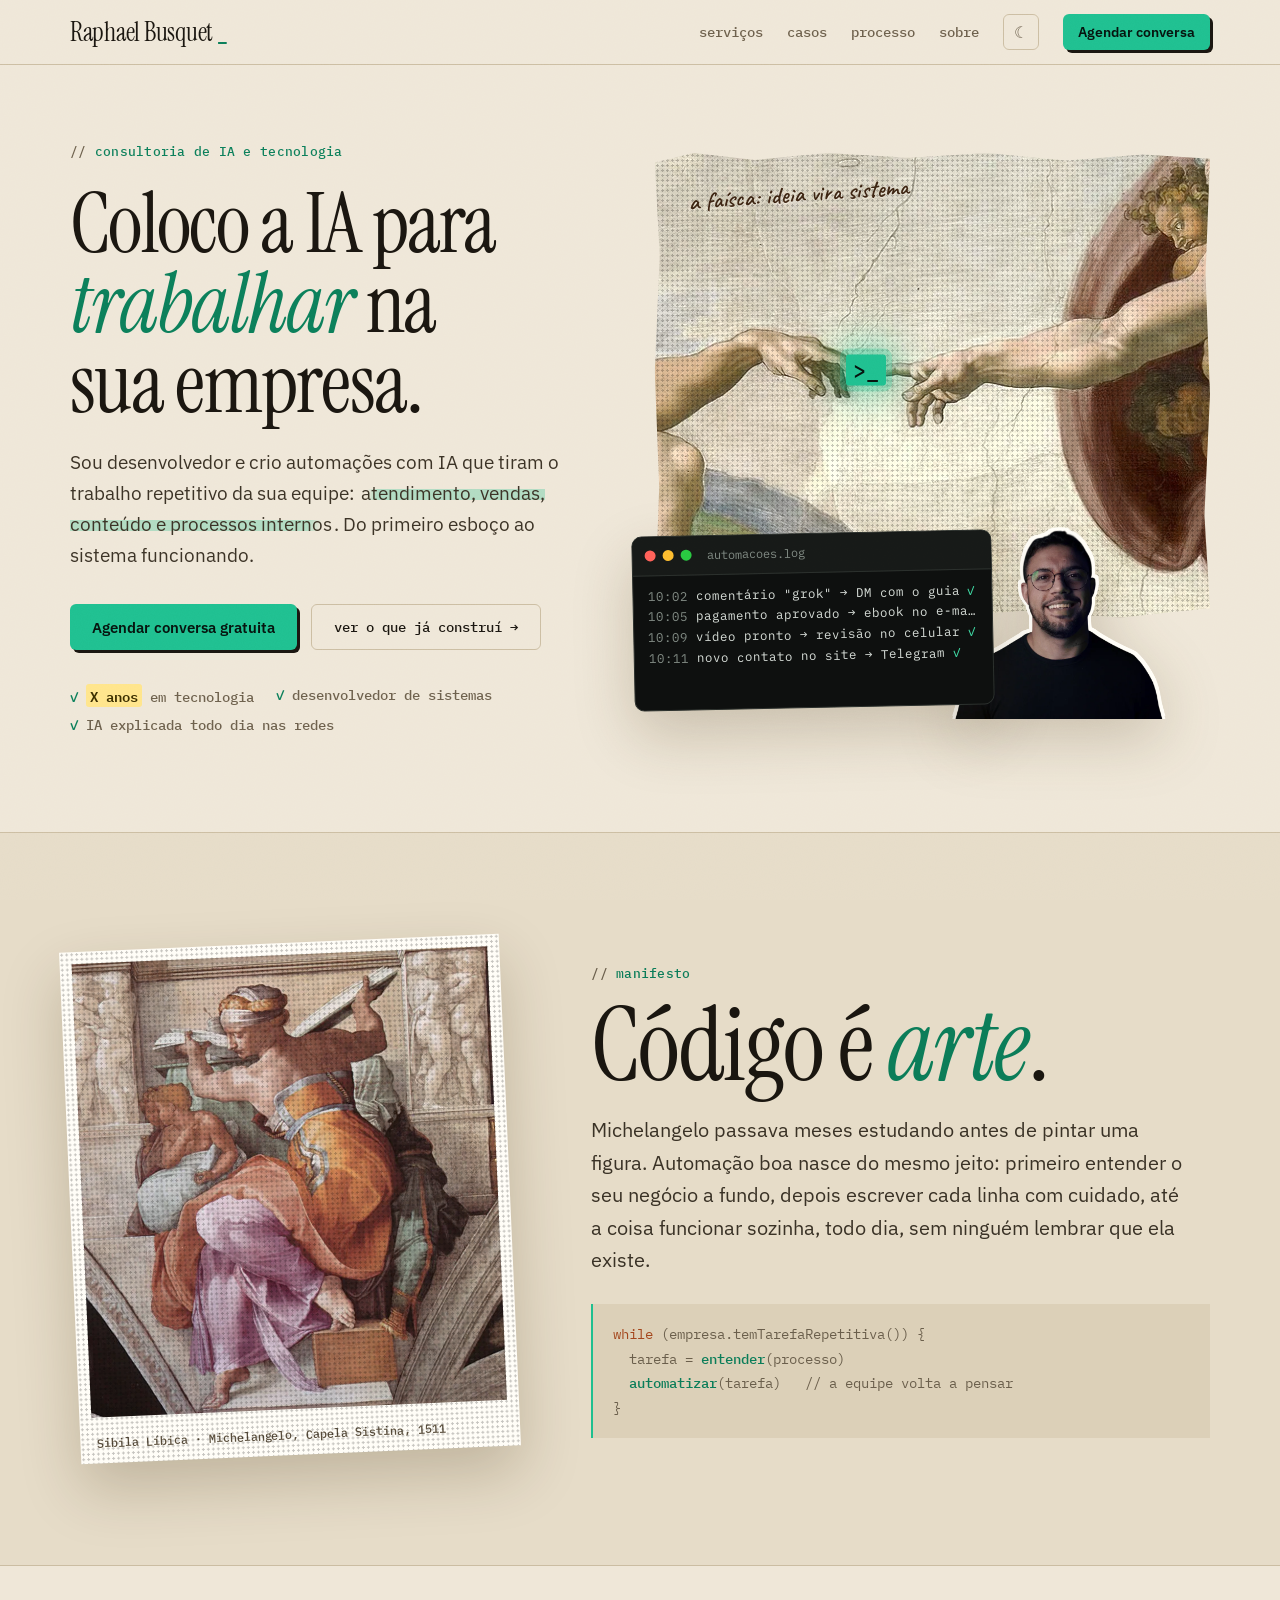
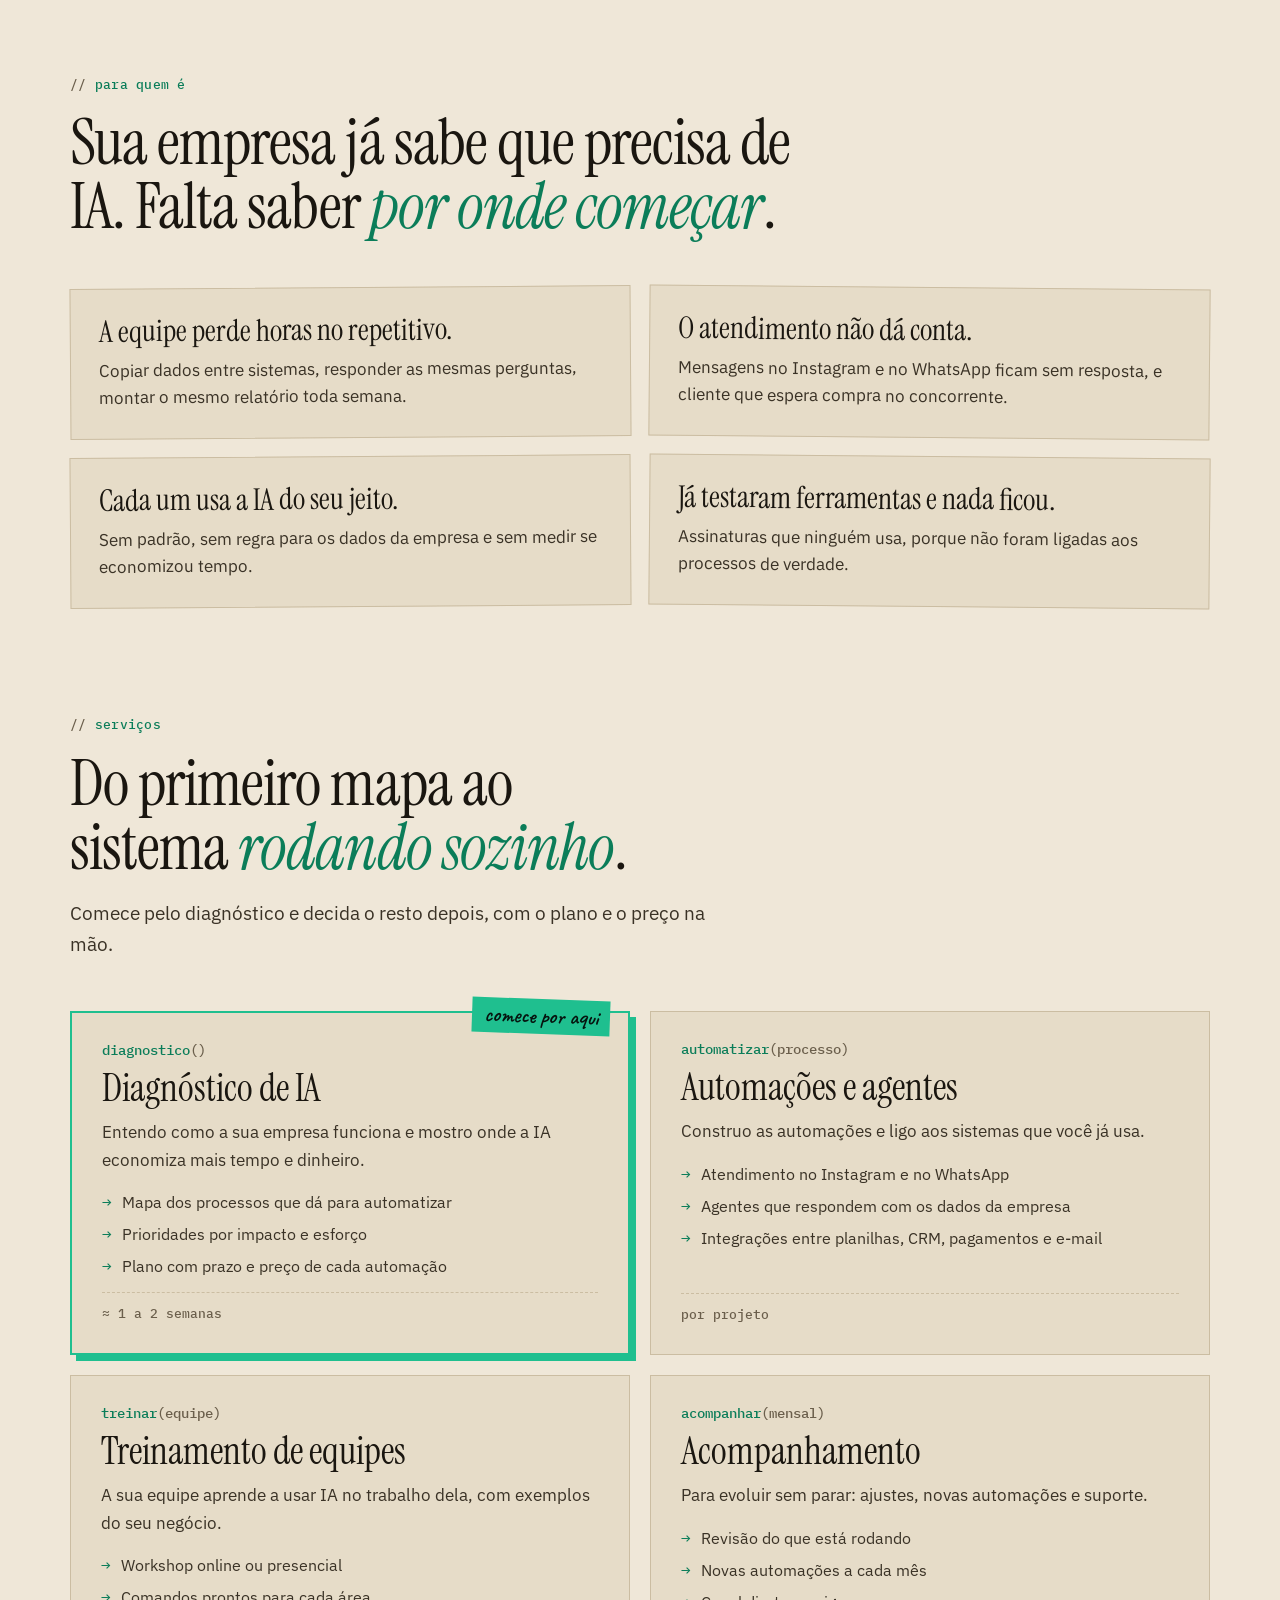
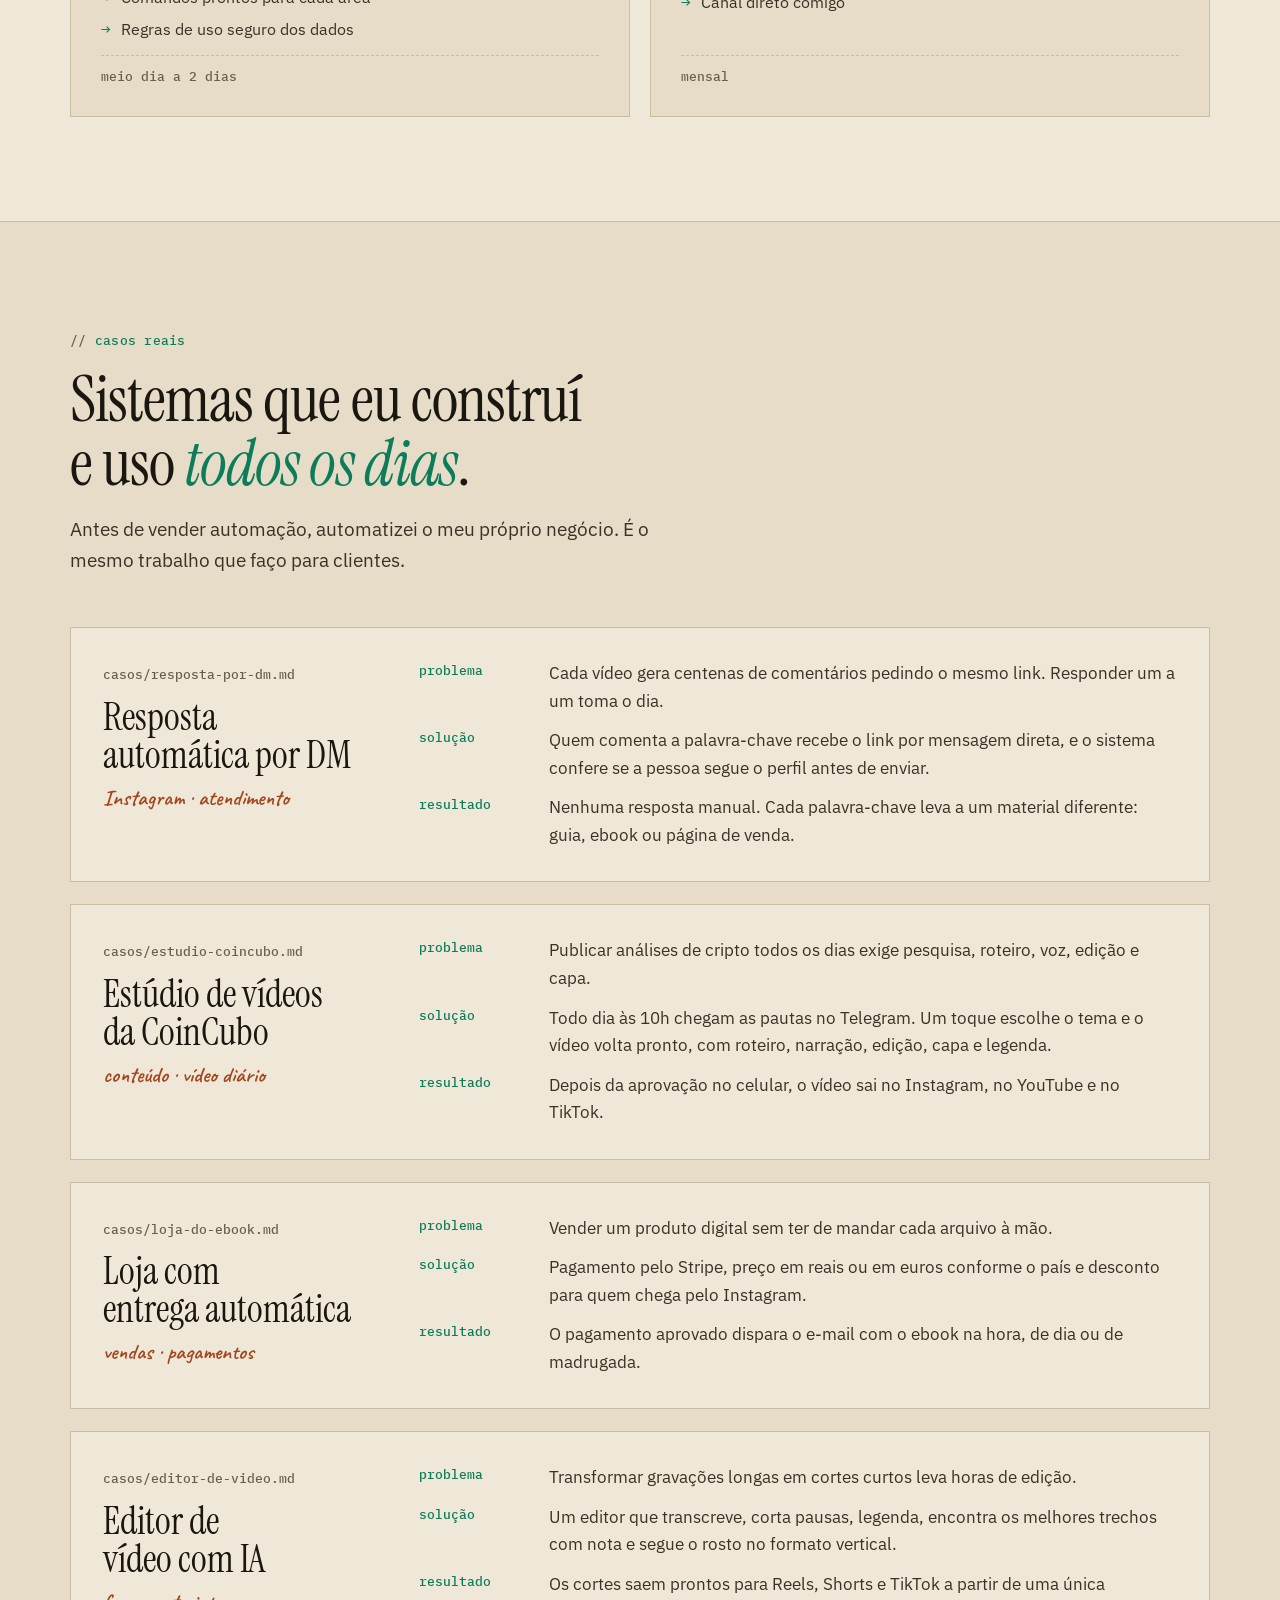
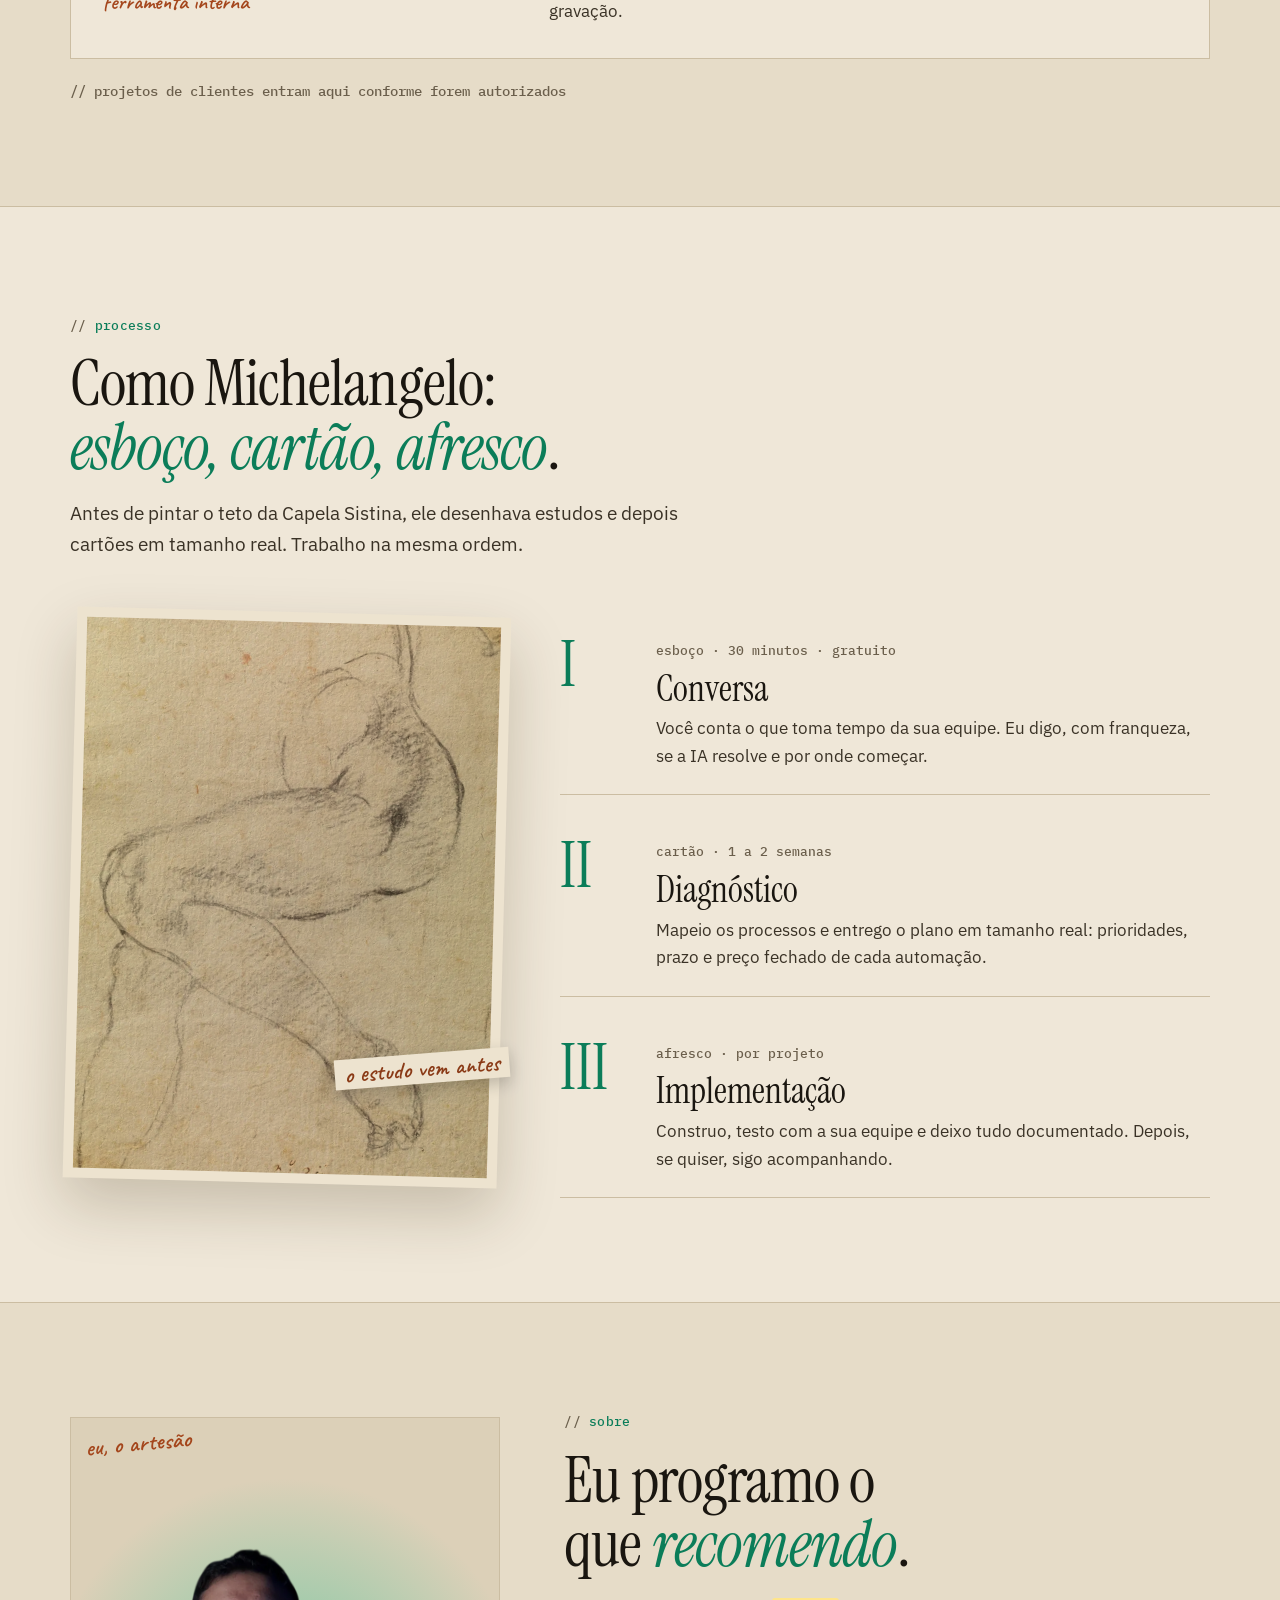
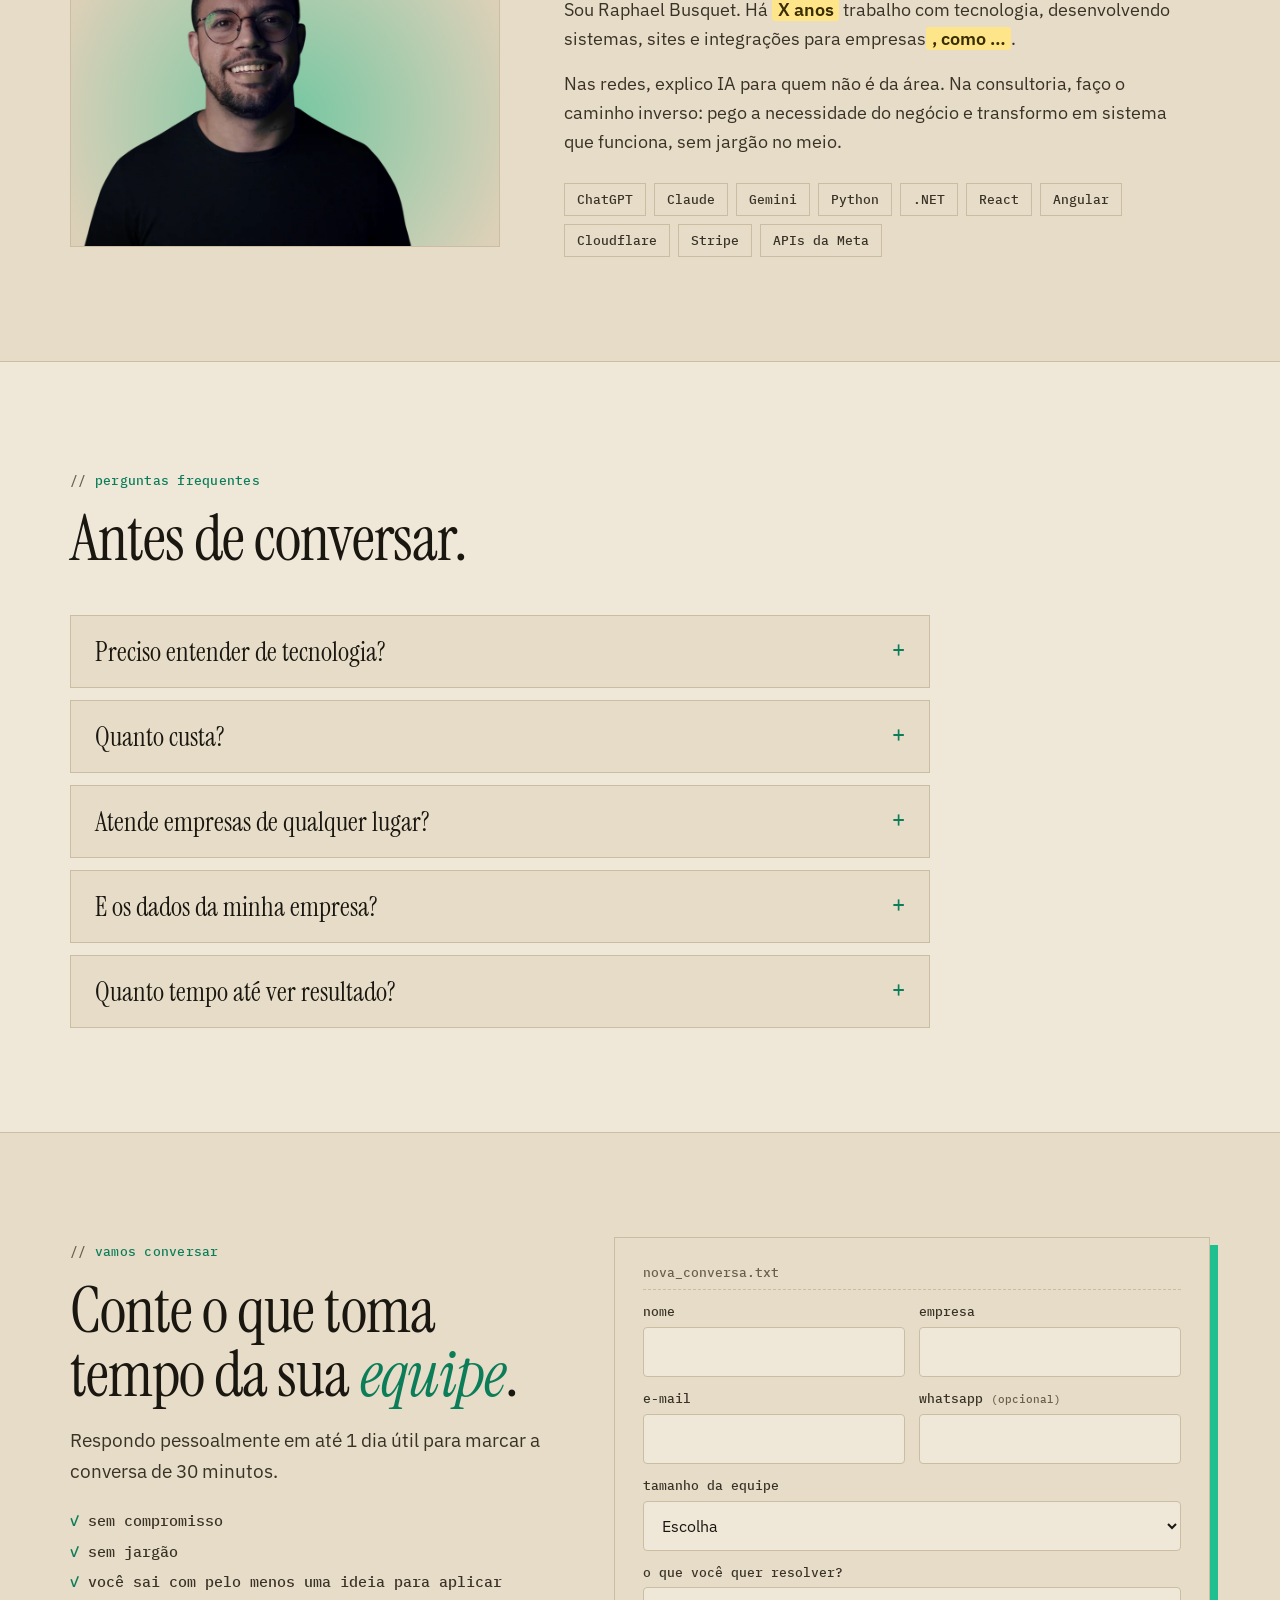
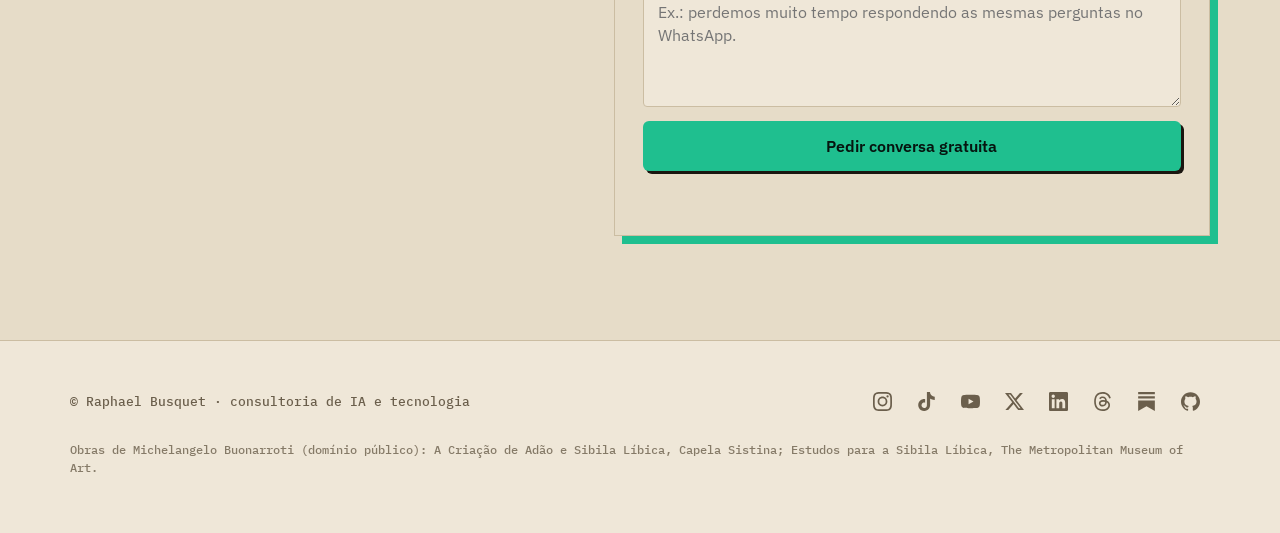
==== consultoria/index.html @ b82f4184 "Consultoria: prévia do site (código é arte) Co-Authored-By: Claude Opus 5.5 (1M context) <noreply@an" ====
<!doctype html>
<html lang="pt-BR">
<head>
<meta charset="utf-8">
<meta name="viewport" content="width=device-width, initial-scale=1, viewport-fit=cover">
<title>Raphael Busquet — Consultoria de IA</title>
<meta name="description" content="Consultoria de IA e tecnologia para empresas: diagnóstico, automações com IA, agentes e treinamento de equipes. Do esboço ao sistema funcionando, com Raphael Busquet.">
<!-- Prévia: fica fora do Google até ir para o domínio próprio. -->
<meta name="robots" content="noindex">
<meta property="og:title" content="Raphael Busquet — Consultoria de IA">
<meta property="og:description" content="Código é arte. Coloco a IA para trabalhar na sua empresa.">
<meta property="og:image" content="maos.webp">
<link rel="icon" href="../links/img/foto.jpg">
<link rel="preconnect" href="https://fonts.googleapis.com">
<link rel="preconnect" href="https://fonts.gstatic.com" crossorigin>
<link href="https://fonts.googleapis.com/css2?family=Instrument+Serif:ital@0;1&family=IBM+Plex+Sans:wght@400;500;600&family=IBM+Plex+Mono:wght@400;500&family=Caveat:wght@600&display=swap" rel="stylesheet">
<script>try { const t = localStorage.getItem("tema"); if (t) document.documentElement.dataset.tema = t; } catch (e) {}</script>
<style>
  /* "Código é arte": afrescos de Michelangelo em colagem estilo Vox (papel, retícula, recorte, marca-texto, anotação à mão)
     cruzados com o terminal. Escuro por padrão (papel escuro), versão clara em pergaminho.
     Layout: abertura em colagem (texto | afresco + retrato recortado + terminal), depois "capítulos" em papel. */
  :root {
    --papel:#14120F; --papel-2:#1C1915; --papel-3:#24201B; --linha:#38322A; --tinta:#EFE6D4; --fraco:#A89D8A; --suave:#D3C8B4;
    --verde:#1FBF8F; --verde-texto:#35D6A3; --sobre-verde:#06140F; --sanguinea:#D0703F; --marca:rgba(31,191,143,.32);
    --vermelho:#FF5F57; --amarelo:#FEBC2E; --ok:#28C840; --confirmar:#FFE58A; --sobre-confirmar:#3A2E00;
    --topo-bg:rgba(20,18,15,.82); --sombra:rgba(0,0,0,.55); --borda-recorte:#EFE6D4; --grao:.10;
    --display:"Instrument Serif", "Iowan Old Style", Georgia, serif; --corpo:"IBM Plex Sans", system-ui, sans-serif;
    --mono:"IBM Plex Mono", ui-monospace, Menlo, monospace; --mao:"Caveat", "Bradley Hand", cursive;
    color-scheme:dark;
  }
  @media (prefers-color-scheme: light) { :root:not([data-tema="escuro"]) {
    --papel:#EFE7D8; --papel-2:#E6DCC8; --papel-3:#DCD0B8; --linha:#CBBDA2; --tinta:#1A1610; --fraco:#6B5F4C; --suave:#3A3226;
    --verde-texto:#0B7D59; --sanguinea:#A4461C; --marca:rgba(31,191,143,.30); --topo-bg:rgba(239,231,216,.86); --sombra:rgba(60,40,10,.22);
    --borda-recorte:#FFFDF7; --grao:.16; color-scheme:light;
  } }
  :root[data-tema="claro"] {
    --papel:#EFE7D8; --papel-2:#E6DCC8; --papel-3:#DCD0B8; --linha:#CBBDA2; --tinta:#1A1610; --fraco:#6B5F4C; --suave:#3A3226;
    --verde-texto:#0B7D59; --sanguinea:#A4461C; --marca:rgba(31,191,143,.30); --topo-bg:rgba(239,231,216,.86); --sombra:rgba(60,40,10,.22);
    --borda-recorte:#FFFDF7; --grao:.16; color-scheme:light;
  }
  * { box-sizing:border-box; margin:0; padding:0; }
  html { scroll-behavior:smooth; }
  body { background:var(--papel); color:var(--tinta); font:17px/1.62 var(--corpo); -webkit-font-smoothing:antialiased; overflow-x:hidden; }
  /* Grão de papel sobre tudo. */
  body::after { content:""; position:fixed; inset:0; pointer-events:none; z-index:50; opacity:var(--grao); mix-blend-mode:overlay;
    background-image:url("data:image/svg+xml,%3Csvg xmlns='http://www.w3.org/2000/svg' width='220' height='220'%3E%3Cfilter id='n'%3E%3CfeTurbulence type='fractalNoise' baseFrequency='.85' numOctaves='3' stitchTiles='stitch'/%3E%3CfeColorMatrix values='0 0 0 0 .5 0 0 0 0 .45 0 0 0 0 .4 0 0 0 1 0'/%3E%3C/filter%3E%3Crect width='220' height='220' filter='url(%23n)'/%3E%3C/svg%3E"); }
  a { color:inherit; }
  img { max-width:100%; height:auto; }
  .wrap { max-width:1180px; margin:0 auto; padding-left:max(20px, env(safe-area-inset-left, 0px)); padding-right:max(20px, env(safe-area-inset-right, 0px)); }
  h1, h2, h3 { font-family:var(--display); font-weight:400; text-wrap:balance; }
  em { font-style:italic; }
  :focus-visible { outline:2px solid var(--verde); outline-offset:3px; border-radius:4px; }
  /* Marca-texto do Vox: faixa verde torta atrás da palavra. */
  .marcado { background:linear-gradient(100deg, transparent 2%, var(--marca) 4%, var(--marca) 94%, transparent 97%) 0 62% / 100% 46% no-repeat; padding:0 .08em; }
  .mono { font-family:var(--mono); }
  .rotulo { font:500 13px/1.3 var(--mono); color:var(--verde-texto); letter-spacing:.02em; }
  .rotulo::before { content:"// "; color:var(--fraco); }
  .anot { font:600 24px/1.1 var(--mao); color:var(--sanguinea); }
  mark.confirmar { background:var(--confirmar); color:var(--sobre-confirmar); padding:0 .3em; border-radius:3px; font-weight:600; }
  /* Retícula (halftone) sobre os afrescos. */
  .reticula { position:relative; isolation:isolate; }
  .reticula::after { content:""; position:absolute; inset:0; pointer-events:none; mix-blend-mode:multiply; opacity:.22;
    background:radial-gradient(circle, #000 1px, transparent 1.3px) 0 0 / 5px 5px; }

  /* Topo */
  body::before { content:""; position:fixed; inset:0 0 auto; height:env(safe-area-inset-top, 0px); z-index:30; background:var(--papel); }
  header { position:sticky; top:env(safe-area-inset-top, 0px); z-index:20; backdrop-filter:blur(12px); background:var(--topo-bg); border-bottom:1px solid var(--linha); }
  header .wrap { display:flex; align-items:center; justify-content:space-between; gap:16px; height:64px; }
  .nome { font:400 26px/1 var(--display); text-decoration:none; letter-spacing:-.01em; }
  .nome .cursor { font:500 18px/1 var(--mono); color:var(--verde-texto); margin-left:4px; animation:pisca 1.1s steps(1) infinite; }
  @keyframes pisca { 50% { opacity:0; } }
  nav.menu { display:flex; align-items:center; gap:24px; font:500 14px/1 var(--mono); color:var(--fraco); }
  nav.menu a { text-decoration:none; transition:color .15s; }
  nav.menu a:hover { color:var(--tinta); }
  .botao { display:inline-flex; align-items:center; justify-content:center; gap:10px; border:0; cursor:pointer; text-decoration:none;
    font:600 15px/1 var(--corpo); color:var(--sobre-verde); background:var(--verde); padding:15px 22px; border-radius:6px;
    box-shadow:3px 3px 0 var(--tinta); transition:transform .12s, box-shadow .12s; }
  .botao:hover { transform:translate(-1px, -1px); box-shadow:5px 5px 0 var(--tinta); }
  .botao:active { transform:translate(2px, 2px); box-shadow:1px 1px 0 var(--tinta); }
  .botao.linha { background:transparent; color:var(--tinta); box-shadow:none; border:1px solid var(--linha); font-family:var(--mono); font-weight:500; font-size:14px; }
  .botao.linha:hover { border-color:var(--tinta); }
  nav.menu .botao { padding:11px 15px; font-size:14px; }
  .tema { width:36px; height:36px; display:grid; place-items:center; border-radius:6px; border:1px solid var(--linha); background:transparent; color:var(--fraco); cursor:pointer; font-size:16px; }
  .tema:hover { color:var(--tinta); }

  /* Abertura */
  .abertura { display:grid; grid-template-columns:1fr 1.05fr; gap:56px; align-items:center; padding-block:72px 96px; }
  h1 { font-size:clamp(50px, 6.6vw, 96px); line-height:.95; letter-spacing:-.02em; margin:18px 0 24px; }
  h1 em { color:var(--verde-texto); }
  .lead { font-size:19px; color:var(--suave); max-width:540px; }
  .acoes { margin-top:34px; display:flex; gap:14px; flex-wrap:wrap; }
  .provas { margin-top:36px; display:flex; flex-wrap:wrap; gap:8px 22px; font:500 14px/1.4 var(--mono); color:var(--fraco); list-style:none; }
  .provas li::before { content:"✓ "; color:var(--verde-texto); }

  .colagem { position:relative; min-width:0; aspect-ratio:1 / 1.02; }
  .afresco { position:absolute; inset:0 0 18% 0; overflow:hidden; border-radius:4px; box-shadow:0 30px 70px var(--sombra);
    clip-path:polygon(0 2%, 7% 0, 18% 1.5%, 31% 0, 46% 1%, 60% 0, 74% 1.6%, 88% .3%, 100% 1.2%, 99.2% 26%, 100% 52%, 99% 78%, 100% 98%, 84% 100%, 66% 98.6%, 49% 100%, 33% 98.8%, 15% 100%, 0 98.5%, .8% 72%, 0 47%, .9% 22%); }
  .afresco img { width:100%; height:100%; object-fit:cover; object-position:49% 50%; display:block; filter:saturate(.9) contrast(1.05); }
  /* A faísca entre os dedos é um cursor de terminal. */
  .faisca { position:absolute; left:38%; top:38.3%; transform:translate(-50%, -50%); z-index:2; font:500 22px/1 var(--mono); color:#06140F;
    background:var(--verde); padding:4px 7px 5px; border-radius:3px; box-shadow:0 0 0 6px rgba(31,191,143,.25), 0 0 40px 8px rgba(31,191,143,.65); }
  .faisca span { animation:pisca 1.1s steps(1) infinite; }
  .colagem .anot { position:absolute; z-index:3; left:6%; top:5%; transform:rotate(-4deg); color:#3B2412; text-shadow:0 1px 0 rgba(255,250,240,.6); }
  .eu { position:absolute; right:0; bottom:0; width:46%; z-index:3; filter:drop-shadow(0 0 0 var(--borda-recorte)) drop-shadow(3px 0 0 var(--borda-recorte)) drop-shadow(-3px 0 0 var(--borda-recorte)) drop-shadow(0 -3px 0 var(--borda-recorte)) drop-shadow(0 18px 30px var(--sombra)); }
  .eu img { width:100%; display:block; }

  .terminal { position:absolute; left:-4%; bottom:2%; z-index:4; width:min(360px, 70%); background:#0D0F0E; color:#D7DED9; border:1px solid #2A2F2C;
    border-radius:10px; box-shadow:0 24px 60px var(--sombra); overflow:hidden; font:12.5px/1.65 var(--mono); transform:rotate(-1.2deg); }
  .terminal .barra { display:flex; align-items:center; gap:7px; padding:9px 12px; background:#161917; border-bottom:1px solid #2A2F2C; }
  .terminal .barra i { width:11px; height:11px; border-radius:50%; display:block; }
  .terminal .barra i:nth-child(1) { background:var(--vermelho); } .terminal .barra i:nth-child(2) { background:var(--amarelo); } .terminal .barra i:nth-child(3) { background:var(--ok); }
  .terminal .barra span { margin-left:8px; color:#7E8882; font-size:12px; }
  .terminal ol { list-style:none; padding:10px 14px 12px; min-height:134px; }
  .terminal li { white-space:nowrap; overflow:hidden; text-overflow:ellipsis; }
  .terminal .h { color:#7E8882; } .terminal .ok { color:#3FE0A8; }
  .terminal li.nova { animation:entra .35s ease-out; }
  @keyframes entra { from { opacity:.2; transform:translateY(4px); } }

  /* Manifesto */
  .manifesto { position:relative; padding-block:110px; background:var(--papel-2); border-block:1px solid var(--linha); overflow:hidden; }
  .manifesto .wrap > * { min-width:0; }
  .manifesto .wrap { display:grid; grid-template-columns:.85fr 1.15fr; gap:64px; align-items:center; }
  .sibila { position:relative; transform:rotate(-2.5deg); background:var(--borda-recorte); padding:12px 12px 46px; box-shadow:0 26px 60px var(--sombra); max-width:440px; }
  .sibila img { width:100%; display:block; }
  .sibila figcaption { position:absolute; left:16px; right:16px; bottom:12px; font:500 12px/1.3 var(--mono); color:#5A4E3C; }
  .manifesto h2 { font-size:clamp(56px, 8vw, 120px); line-height:.9; letter-spacing:-.02em; }
  .manifesto h2 em { color:var(--verde-texto); }
  .manifesto p { margin-top:22px; font-size:20px; color:var(--suave); max-width:600px; }
  .codigo { margin-top:28px; font:14px/1.75 var(--mono); color:var(--fraco); padding:18px 20px; border-left:2px solid var(--verde); background:var(--papel-3); overflow-x:auto; }
  .codigo b { color:var(--verde-texto); font-weight:500; } .codigo i { color:var(--sanguinea); font-style:normal; }

  /* Seções */
  section { padding-block:104px; }
  h2 { font-size:clamp(40px, 5vw, 68px); line-height:1; letter-spacing:-.015em; margin:14px 0 18px; max-width:820px; }
  h2 em { color:var(--verde-texto); }
  .intro { color:var(--suave); font-size:19px; max-width:640px; }

  .dores { margin-top:48px; display:grid; grid-template-columns:repeat(2, 1fr); gap:18px; list-style:none; }
  .dores li { padding:26px 28px; background:var(--papel-2); border:1px solid var(--linha); font-size:17px; color:var(--suave); position:relative; }
  .dores li:nth-child(odd) { transform:rotate(-.4deg); } .dores li:nth-child(even) { transform:rotate(.5deg); }
  .dores li b { display:block; color:var(--tinta); font:400 30px/1.05 var(--display); margin-bottom:10px; }

  .servicos { margin-top:52px; display:grid; grid-template-columns:repeat(2, 1fr); gap:20px; }
  .servico { min-width:0; padding:30px; border:1px solid var(--linha); background:var(--papel-2); display:flex; flex-direction:column; gap:12px; position:relative; }
  .servico.destaque { border:2px solid var(--verde); box-shadow:6px 6px 0 var(--verde); }
  .servico .fn { font:500 14px/1 var(--mono); color:var(--verde-texto); }
  .servico .fn span { color:var(--fraco); }
  .servico .etiqueta { position:absolute; top:-14px; right:18px; font:600 22px/1 var(--mao); color:var(--sobre-verde); background:var(--verde); padding:6px 12px 7px; transform:rotate(2deg); }
  .servico h3 { font-size:38px; line-height:1; }
  .servico p { color:var(--suave); }
  .servico ul { list-style:none; display:grid; gap:6px; margin-top:4px; font-size:16px; color:var(--suave); }
  .servico li::before { content:"→ "; color:var(--verde-texto); font-family:var(--mono); }
  .servico .prazo { margin-top:auto; padding-top:12px; border-top:1px dashed var(--linha); font:500 13px/1.4 var(--mono); color:var(--fraco); }

  .casos { margin-top:52px; display:grid; gap:22px; }
  .caso { display:grid; grid-template-columns:280px 1fr; gap:36px; padding:32px; background:var(--papel-2); border:1px solid var(--linha); }
  .caso .arquivo { font:500 13px/1.4 var(--mono); color:var(--fraco); }
  .caso h3 { font-size:38px; line-height:1; margin-top:10px; }
  .caso .tipo { margin-top:12px; font:600 22px/1.1 var(--mao); color:var(--sanguinea); }
  .caso dl { display:grid; grid-template-columns:110px 1fr; gap:12px 20px; min-width:0; }
  .caso dt { font:500 13px/1.7 var(--mono); color:var(--verde-texto); }
  .caso dd { color:var(--suave); }
  .nota { margin-top:22px; font:500 14px/1.5 var(--mono); color:var(--fraco); }

  /* Processo de Michelangelo: esboço → cartão → afresco. */
  .processo { display:grid; grid-template-columns:.8fr 1.2fr; gap:56px; align-items:start; margin-top:52px; }
  .estudo { position:relative; background:#EDE3CF; padding:10px; transform:rotate(1.5deg); box-shadow:0 26px 60px var(--sombra); }
  .estudo img { width:100%; display:block; mix-blend-mode:multiply; }
  .estudo .anot { position:absolute; right:-10px; bottom:18%; background:#EDE3CF; padding:2px 10px; color:#8A3A16; transform:rotate(-6deg); box-shadow:0 6px 16px rgba(0,0,0,.2); }
  .passos { list-style:none; display:grid; gap:18px; counter-reset:p; }
  .passos li { counter-increment:p; display:grid; grid-template-columns:76px 1fr; gap:20px; padding:24px 0; border-bottom:1px solid var(--linha); }
  .passos li::before { content:counter(p, upper-roman); font:400 64px/.9 var(--display); color:var(--verde-texto); }
  .passos .etapa { font:500 13px/1.3 var(--mono); color:var(--fraco); }
  .passos h3 { font-size:36px; line-height:1.05; margin:6px 0 8px; }
  .passos p { color:var(--suave); }

  .sobre { display:grid; grid-template-columns:.8fr 1.2fr; gap:64px; align-items:center; }
  .retrato { position:relative; aspect-ratio:1; background:var(--papel-3); overflow:hidden; border:1px solid var(--linha); }
  .retrato::before { content:""; position:absolute; inset:0; background:radial-gradient(circle at 50% 70%, rgba(31,191,143,.55), transparent 65%); }
  .retrato img { position:absolute; bottom:0; left:50%; width:94%; transform:translateX(-50%); }
  .retrato .anot { position:absolute; left:14px; top:12px; transform:rotate(-5deg); }
  .sobre p { color:var(--suave); font-size:18px; margin-top:16px; max-width:620px; }
  .stack { margin-top:26px; display:flex; flex-wrap:wrap; gap:8px; list-style:none; }
  .stack li { font:500 13px/1 var(--mono); padding:9px 12px; border:1px solid var(--linha); color:var(--suave); background:var(--papel-2); }

  .perguntas { margin-top:44px; display:grid; gap:12px; max-width:860px; }
  details { border:1px solid var(--linha); background:var(--papel-2); }
  summary { cursor:pointer; list-style:none; padding:20px 24px; font:400 27px/1.15 var(--display); display:flex; justify-content:space-between; gap:16px; }
  summary::-webkit-details-marker { display:none; }
  summary::after { content:"+"; font-family:var(--mono); color:var(--verde-texto); font-size:22px; }
  details[open] summary::after { content:"−"; }
  details p { padding:0 24px 22px; color:var(--suave); }

  /* Contato */
  .contato { display:grid; grid-template-columns:.9fr 1.1fr; gap:56px; align-items:start; }
  .contato .lista { margin-top:24px; list-style:none; display:grid; gap:8px; font:500 15px/1.5 var(--mono); color:var(--suave); }
  .contato .lista li::before { content:"✓ "; color:var(--verde-texto); }
  form.pedido { display:grid; grid-template-columns:1fr 1fr; gap:14px; padding:28px; background:var(--papel-2); border:1px solid var(--linha); box-shadow:8px 8px 0 var(--verde); }
  form.pedido .cab { grid-column:1 / -1; font:500 13px/1 var(--mono); color:var(--fraco); padding-bottom:10px; border-bottom:1px dashed var(--linha); }
  .campo { display:grid; gap:7px; min-width:0; }
  .campo.cheio { grid-column:1 / -1; }
  label { font:500 13px/1.2 var(--mono); color:var(--suave); }
  label small { color:var(--fraco); }
  input, select, textarea { width:100%; font:16px/1.4 var(--corpo); color:var(--tinta); background:var(--papel); border:1px solid var(--linha); border-radius:4px; padding:13px 14px; }
  textarea { min-height:120px; resize:vertical; }
  input:focus, select:focus, textarea:focus { outline:0; border-color:var(--verde); box-shadow:0 0 0 3px var(--marca); }
  .escondido { position:absolute; left:-9999px; width:1px; height:1px; overflow:hidden; }
  form.pedido .botao { grid-column:1 / -1; padding-block:17px; font-size:16px; }
  form.pedido .botao:disabled { opacity:.6; cursor:wait; }
  .aviso { grid-column:1 / -1; font:500 14px/1.5 var(--mono); min-height:22px; color:var(--fraco); }
  .aviso.ok { color:var(--verde-texto); } .aviso.erro { color:var(--vermelho); }

  footer { border-top:1px solid var(--linha); padding-block:40px 56px; color:var(--fraco); font:500 13px/1.5 var(--mono); }
  footer .wrap { display:flex; justify-content:space-between; align-items:center; gap:20px; flex-wrap:wrap; }
  .creditos { flex-basis:100%; font-size:12px; opacity:.8; }
  .redes { display:flex; flex-wrap:wrap; gap:4px; }
  .redes a { width:40px; height:40px; display:grid; place-items:center; border-radius:6px; color:var(--fraco); transition:color .15s; }
  .redes a:hover { color:var(--tinta); }
  .redes svg { width:19px; height:19px; fill:currentColor; }

  @media (max-width:980px) {
    .abertura, .sobre, .contato, .manifesto .wrap, .processo { grid-template-columns:1fr; }
    .abertura { padding-block:40px 72px; gap:36px; }
    .colagem { max-width:620px; }
    .servicos, .dores { grid-template-columns:1fr; }
    .caso { grid-template-columns:1fr; gap:18px; }
    nav.menu a:not(.botao) { display:none; }
    .sibila { max-width:340px; }
    .estudo { max-width:420px; }
    .retrato { max-width:360px; }
  }
  @media (max-width:560px) {
    section, .manifesto { padding-block:76px; }
    .caso dl { grid-template-columns:1fr; gap:2px; } .caso dd { margin-bottom:12px; }
    form.pedido { grid-template-columns:1fr; padding:20px; }
    nav.menu .botao { display:none; }
    .lead { font-size:18px; }
    .faisca { font-size:16px; }
    .colagem .anot { font-size:19px; }
    .terminal { font-size:11.5px; width:72%; left:0; }
    .passos li { grid-template-columns:52px 1fr; } .passos li::before { font-size:48px; }
  }
  @media (prefers-reduced-motion:reduce) { * { animation:none !important; transition:none !important; } html { scroll-behavior:auto; } }
</style>
</head>
<body>
<header>
  <div class="wrap">
    <a class="nome" href="#">Raphael Busquet<span class="cursor" aria-hidden="true">_</span></a>
    <nav class="menu" aria-label="Seções">
      <a href="#servicos">serviços</a>
      <a href="#casos">casos</a>
      <a href="#processo">processo</a>
      <a href="#sobre">sobre</a>
      <button class="tema" type="button" data-tema-botao aria-label="Trocar para o modo claro">☀︎</button>
      <a class="botao" href="#contato">Agendar conversa</a>
    </nav>
  </div>
</header>

<main>
  <div class="wrap abertura">
    <div>
      <span class="rotulo">consultoria de IA e tecnologia</span>
      <h1>Coloco a IA para <em>trabalhar</em> na sua empresa.</h1>
      <p class="lead">Sou desenvolvedor e crio automações com IA que tiram o trabalho repetitivo da sua equipe: <span class="marcado">atendimento, vendas, conteúdo e processos internos</span>. Do primeiro esboço ao sistema funcionando.</p>
      <div class="acoes">
        <a class="botao" href="#contato">Agendar conversa gratuita</a>
        <a class="botao linha" href="#casos">ver o que já construí →</a>
      </div>
      <ul class="provas">
        <li><mark class="confirmar">X anos</mark> em tecnologia</li>
        <li>desenvolvedor de sistemas</li>
        <li>IA explicada todo dia nas redes</li>
      </ul>
    </div>

    <div class="colagem" aria-label="Colagem: as mãos da Criação de Adão, de Michelangelo, com um cursor de terminal entre os dedos; Raphael Busquet recortado em primeiro plano">
      <div class="afresco reticula"><img src="maos.webp" alt="" width="1000" height="470"></div>
      <span class="faisca" aria-hidden="true">&gt;<span>_</span></span>
      <span class="anot" aria-hidden="true">a faísca: ideia vira sistema</span>
      <div class="eu"><img src="raphael.webp" alt="Raphael Busquet sorrindo, de óculos e camiseta preta" width="900" height="779"></div>
      <div class="terminal" aria-label="Exemplos de automações rodando">
        <div class="barra"><i></i><i></i><i></i><span>automacoes.log</span></div>
        <ol id="log">
          <li><span class="h">10:00</span> pautas do dia → Telegram <span class="ok">✓</span></li>
          <li><span class="h">10:02</span> comentário "grok" → DM com o guia <span class="ok">✓</span></li>
          <li><span class="h">10:05</span> pagamento aprovado → ebook no e-mail <span class="ok">✓</span></li>
          <li><span class="h">10:09</span> vídeo pronto → revisão no celular <span class="ok">✓</span></li>
        </ol>
      </div>
    </div>
  </div>

  <div class="manifesto">
    <div class="wrap">
      <figure class="sibila reticula">
        <img src="sibila.webp" alt="A Sibila Líbica, de Michelangelo, abrindo um grande livro" width="800" height="873" loading="lazy">
        <figcaption>Sibila Líbica · Michelangelo, Capela Sistina, 1511</figcaption>
      </figure>
      <div>
        <span class="rotulo">manifesto</span>
        <h2>Código é <em>arte</em>.</h2>
        <p>Michelangelo passava meses estudando antes de pintar uma figura. Automação boa nasce do mesmo jeito: primeiro entender o seu negócio a fundo, depois escrever cada linha com cuidado, até a coisa funcionar sozinha, todo dia, sem ninguém lembrar que ela existe.</p>
        <pre class="codigo" aria-label="Trecho de código ilustrativo"><i>while</i> (empresa.temTarefaRepetitiva()) {
  tarefa = <b>entender</b>(processo)
  <b>automatizar</b>(tarefa)   <span>// a equipe volta a pensar</span>
}</pre>
      </div>
    </div>
  </div>

  <section id="dores">
    <div class="wrap">
      <span class="rotulo">para quem é</span>
      <h2>Sua empresa já sabe que precisa de IA. Falta saber <em>por onde começar</em>.</h2>
      <ul class="dores">
        <li><b>A equipe perde horas no repetitivo.</b>Copiar dados entre sistemas, responder as mesmas perguntas, montar o mesmo relatório toda semana.</li>
        <li><b>O atendimento não dá conta.</b>Mensagens no Instagram e no WhatsApp ficam sem resposta, e cliente que espera compra no concorrente.</li>
        <li><b>Cada um usa a IA do seu jeito.</b>Sem padrão, sem regra para os dados da empresa e sem medir se economizou tempo.</li>
        <li><b>Já testaram ferramentas e nada ficou.</b>Assinaturas que ninguém usa, porque não foram ligadas aos processos de verdade.</li>
      </ul>
    </div>
  </section>

  <section id="servicos" style="padding-top:0">
    <div class="wrap">
      <span class="rotulo">serviços</span>
      <h2>Do primeiro mapa ao sistema <em>rodando sozinho</em>.</h2>
      <p class="intro">Comece pelo diagnóstico e decida o resto depois, com o plano e o preço na mão.</p>
      <div class="servicos">
        <article class="servico destaque">
          <span class="etiqueta">comece por aqui</span>
          <span class="fn">diagnostico<span>()</span></span>
          <h3>Diagnóstico de IA</h3>
          <p>Entendo como a sua empresa funciona e mostro onde a IA economiza mais tempo e dinheiro.</p>
          <ul><li>Mapa dos processos que dá para automatizar</li><li>Prioridades por impacto e esforço</li><li>Plano com prazo e preço de cada automação</li></ul>
          <span class="prazo">≈ 1 a 2 semanas</span>
        </article>
        <article class="servico">
          <span class="fn">automatizar<span>(processo)</span></span>
          <h3>Automações e agentes</h3>
          <p>Construo as automações e ligo aos sistemas que você já usa.</p>
          <ul><li>Atendimento no Instagram e no WhatsApp</li><li>Agentes que respondem com os dados da empresa</li><li>Integrações entre planilhas, CRM, pagamentos e e-mail</li></ul>
          <span class="prazo">por projeto</span>
        </article>
        <article class="servico">
          <span class="fn">treinar<span>(equipe)</span></span>
          <h3>Treinamento de equipes</h3>
          <p>A sua equipe aprende a usar IA no trabalho dela, com exemplos do seu negócio.</p>
          <ul><li>Workshop online ou presencial</li><li>Comandos prontos para cada área</li><li>Regras de uso seguro dos dados</li></ul>
          <span class="prazo">meio dia a 2 dias</span>
        </article>
        <article class="servico">
          <span class="fn">acompanhar<span>(mensal)</span></span>
          <h3>Acompanhamento</h3>
          <p>Para evoluir sem parar: ajustes, novas automações e suporte.</p>
          <ul><li>Revisão do que está rodando</li><li>Novas automações a cada mês</li><li>Canal direto comigo</li></ul>
          <span class="prazo">mensal</span>
        </article>
      </div>
    </div>
  </section>

  <section id="casos" style="background:var(--papel-2); border-block:1px solid var(--linha)">
    <div class="wrap">
      <span class="rotulo">casos reais</span>
      <h2>Sistemas que eu construí e uso <em>todos os dias</em>.</h2>
      <p class="intro">Antes de vender automação, automatizei o meu próprio negócio. É o mesmo trabalho que faço para clientes.</p>
      <div class="casos">
        <article class="caso" style="background:var(--papel)">
          <div><span class="arquivo">casos/resposta-por-dm.md</span><h3>Resposta automática por DM</h3><p class="tipo">Instagram · atendimento</p></div>
          <dl>
            <dt>problema</dt><dd>Cada vídeo gera centenas de comentários pedindo o mesmo link. Responder um a um toma o dia.</dd>
            <dt>solução</dt><dd>Quem comenta a palavra-chave recebe o link por mensagem direta, e o sistema confere se a pessoa segue o perfil antes de enviar.</dd>
            <dt>resultado</dt><dd>Nenhuma resposta manual. Cada palavra-chave leva a um material diferente: guia, ebook ou página de venda.</dd>
          </dl>
        </article>
        <article class="caso" style="background:var(--papel)">
          <div><span class="arquivo">casos/estudio-coincubo.md</span><h3>Estúdio de vídeos da CoinCubo</h3><p class="tipo">conteúdo · vídeo diário</p></div>
          <dl>
            <dt>problema</dt><dd>Publicar análises de cripto todos os dias exige pesquisa, roteiro, voz, edição e capa.</dd>
            <dt>solução</dt><dd>Todo dia às 10h chegam as pautas no Telegram. Um toque escolhe o tema e o vídeo volta pronto, com roteiro, narração, edição, capa e legenda.</dd>
            <dt>resultado</dt><dd>Depois da aprovação no celular, o vídeo sai no Instagram, no YouTube e no TikTok.</dd>
          </dl>
        </article>
        <article class="caso" style="background:var(--papel)">
          <div><span class="arquivo">casos/loja-do-ebook.md</span><h3>Loja com entrega automática</h3><p class="tipo">vendas · pagamentos</p></div>
          <dl>
            <dt>problema</dt><dd>Vender um produto digital sem ter de mandar cada arquivo à mão.</dd>
            <dt>solução</dt><dd>Pagamento pelo Stripe, preço em reais ou em euros conforme o país e desconto para quem chega pelo Instagram.</dd>
            <dt>resultado</dt><dd>O pagamento aprovado dispara o e-mail com o ebook na hora, de dia ou de madrugada.</dd>
          </dl>
        </article>
        <article class="caso" style="background:var(--papel)">
          <div><span class="arquivo">casos/editor-de-video.md</span><h3>Editor de vídeo com IA</h3><p class="tipo">ferramenta interna</p></div>
          <dl>
            <dt>problema</dt><dd>Transformar gravações longas em cortes curtos leva horas de edição.</dd>
            <dt>solução</dt><dd>Um editor que transcreve, corta pausas, legenda, encontra os melhores trechos com nota e segue o rosto no formato vertical.</dd>
            <dt>resultado</dt><dd>Os cortes saem prontos para Reels, Shorts e TikTok a partir de uma única gravação.</dd>
          </dl>
        </article>
      </div>
      <p class="nota">// projetos de clientes entram aqui conforme forem autorizados</p>
    </div>
  </section>

  <section id="processo">
    <div class="wrap">
      <span class="rotulo">processo</span>
      <h2>Como Michelangelo: <em>esboço, cartão, afresco</em>.</h2>
      <p class="intro">Antes de pintar o teto da Capela Sistina, ele desenhava estudos e depois cartões em tamanho real. Trabalho na mesma ordem.</p>
      <div class="processo">
        <figure class="estudo">
          <img src="estudo.webp" alt="Estudos de Michelangelo em sanguínea para a Sibila Líbica" width="900" height="1200" loading="lazy">
          <span class="anot" aria-hidden="true">o estudo vem antes</span>
        </figure>
        <ol class="passos">
          <li><div><span class="etapa">esboço · 30 minutos · gratuito</span><h3>Conversa</h3><p>Você conta o que toma tempo da sua equipe. Eu digo, com franqueza, se a IA resolve e por onde começar.</p></div></li>
          <li><div><span class="etapa">cartão · 1 a 2 semanas</span><h3>Diagnóstico</h3><p>Mapeio os processos e entrego o plano em tamanho real: prioridades, prazo e preço fechado de cada automação.</p></div></li>
          <li><div><span class="etapa">afresco · por projeto</span><h3>Implementação</h3><p>Construo, testo com a sua equipe e deixo tudo documentado. Depois, se quiser, sigo acompanhando.</p></div></li>
        </ol>
      </div>
    </div>
  </section>

  <section id="sobre" style="background:var(--papel-2); border-block:1px solid var(--linha)">
    <div class="wrap sobre">
      <div class="retrato"><img src="raphael.webp" alt="" width="900" height="779" loading="lazy"><span class="anot" aria-hidden="true">eu, o artesão</span></div>
      <div>
        <span class="rotulo">sobre</span>
        <h2>Eu programo o que <em>recomendo</em>.</h2>
        <p>Sou Raphael Busquet. Há <mark class="confirmar">X anos</mark> trabalho com tecnologia, desenvolvendo sistemas, sites e integrações para empresas<mark class="confirmar">, como …</mark>.</p>
        <p>Nas redes, explico IA para quem não é da área. Na consultoria, faço o caminho inverso: pego a necessidade do negócio e transformo em sistema que funciona, sem jargão no meio.</p>
        <ul class="stack" aria-label="Ferramentas que uso">
          <li>ChatGPT</li><li>Claude</li><li>Gemini</li><li>Python</li><li>.NET</li><li>React</li><li>Angular</li><li>Cloudflare</li><li>Stripe</li><li>APIs da Meta</li>
        </ul>
      </div>
    </div>
  </section>

  <section id="perguntas">
    <div class="wrap">
      <span class="rotulo">perguntas frequentes</span>
      <h2>Antes de conversar.</h2>
      <div class="perguntas">
        <details><summary>Preciso entender de tecnologia?</summary><p>Não. Você explica como o trabalho é feito hoje; a parte técnica é comigo. No fim, a sua equipe recebe treinamento para usar o que foi construído.</p></details>
        <details><summary>Quanto custa?</summary><p>Depende do tamanho do projeto. A primeira conversa é gratuita, e o diagnóstico termina com o preço fechado de cada automação, para você decidir sem surpresa.</p></details>
        <details><summary>Atende empresas de qualquer lugar?</summary><p>Sim. O trabalho é online, com empresas no Brasil e em Portugal.</p></details>
        <details><summary>E os dados da minha empresa?</summary><p>Uso contas e ferramentas da própria empresa sempre que possível, e definimos juntos o que pode ou não passar por uma IA.</p></details>
        <details><summary>Quanto tempo até ver resultado?</summary><p>A primeira automação costuma entrar em funcionamento logo depois do diagnóstico. O prazo de cada uma vem no plano.</p></details>
      </div>
    </div>
  </section>

  <section id="contato" style="background:var(--papel-2); border-top:1px solid var(--linha)">
    <div class="wrap contato">
      <div>
        <span class="rotulo">vamos conversar</span>
        <h2>Conte o que toma tempo da sua <em>equipe</em>.</h2>
        <p class="intro">Respondo pessoalmente em até 1 dia útil para marcar a conversa de 30 minutos.</p>
        <ul class="lista"><li>sem compromisso</li><li>sem jargão</li><li>você sai com pelo menos uma ideia para aplicar</li></ul>
      </div>
      <form class="pedido" id="pedido" novalidate>
        <span class="cab" aria-hidden="true">nova_conversa.txt</span>
        <div class="campo"><label for="nome">nome</label><input id="nome" name="nome" autocomplete="name" required></div>
        <div class="campo"><label for="empresa">empresa</label><input id="empresa" name="empresa" autocomplete="organization" required></div>
        <div class="campo"><label for="email">e-mail</label><input id="email" name="email" type="email" autocomplete="email" required></div>
        <div class="campo"><label for="whatsapp">whatsapp <small>(opcional)</small></label><input id="whatsapp" name="whatsapp" type="tel" autocomplete="tel" inputmode="tel"></div>
        <div class="campo cheio"><label for="equipe">tamanho da equipe</label>
          <select id="equipe" name="equipe" required>
            <option value="">Escolha</option><option>Só eu</option><option>2 a 10 pessoas</option><option>11 a 50 pessoas</option><option>51 a 200 pessoas</option><option>Mais de 200 pessoas</option>
          </select></div>
        <div class="campo cheio"><label for="mensagem">o que você quer resolver?</label><textarea id="mensagem" name="mensagem" required placeholder="Ex.: perdemos muito tempo respondendo as mesmas perguntas no WhatsApp."></textarea></div>
        <div class="escondido" aria-hidden="true"><label for="site">site</label><input id="site" name="site" tabindex="-1" autocomplete="off"></div>
        <button class="botao" type="submit">Pedir conversa gratuita</button>
        <p class="aviso" id="aviso" role="status"></p>
      </form>
    </div>
  </section>
</main>

<footer>
  <div class="wrap">
    <span>© Raphael Busquet · consultoria de IA e tecnologia</span>
  <nav class="redes" aria-label="Redes sociais">
      <a href="https://www.instagram.com/raphaelbusquet/" target="_blank" rel="noopener" aria-label="Instagram" title="Instagram"><svg viewBox="0 0 24 24" aria-hidden="true"><path d="M7.0301.084c-1.2768.0602-2.1487.264-2.911.5634-.7888.3075-1.4575.72-2.1228 1.3877-.6652.6677-1.075 1.3368-1.3802 2.127-.2954.7638-.4956 1.6365-.552 2.914-.0564 1.2775-.0689 1.6882-.0626 4.947.0062 3.2586.0206 3.6671.0825 4.9473.061 1.2765.264 2.1482.5635 2.9107.308.7889.72 1.4573 1.388 2.1228.6679.6655 1.3365 1.0743 2.1285 1.38.7632.295 1.6361.4961 2.9134.552 1.2773.056 1.6884.069 4.9462.0627 3.2578-.0062 3.668-.0207 4.9478-.0814 1.28-.0607 2.147-.2652 2.9098-.5633.7889-.3086 1.4578-.72 2.1228-1.3881.665-.6682 1.0745-1.3378 1.3795-2.1284.2957-.7632.4966-1.636.552-2.9124.056-1.2809.0692-1.6898.063-4.948-.0063-3.2583-.021-3.6668-.0817-4.9465-.0607-1.2797-.264-2.1487-.5633-2.9117-.3084-.7889-.72-1.4568-1.3876-2.1228C21.2982 1.33 20.628.9208 19.8378.6165 19.074.321 18.2017.1197 16.9244.0645 15.6471.0093 15.236-.005 11.977.0014 8.718.0076 8.31.0215 7.0301.0839m.1402 21.6932c-1.17-.0509-1.8053-.2453-2.2287-.408-.5606-.216-.96-.4771-1.3819-.895-.422-.4178-.6811-.8186-.9-1.378-.1644-.4234-.3624-1.058-.4171-2.228-.0595-1.2645-.072-1.6442-.079-4.848-.007-3.2037.0053-3.583.0607-4.848.05-1.169.2456-1.805.408-2.2282.216-.5613.4762-.96.895-1.3816.4188-.4217.8184-.6814 1.3783-.9003.423-.1651 1.0575-.3614 2.227-.4171 1.2655-.06 1.6447-.072 4.848-.079 3.2033-.007 3.5835.005 4.8495.0608 1.169.0508 1.8053.2445 2.228.408.5608.216.96.4754 1.3816.895.4217.4194.6816.8176.9005 1.3787.1653.4217.3617 1.056.4169 2.2263.0602 1.2655.0739 1.645.0796 4.848.0058 3.203-.0055 3.5834-.061 4.848-.051 1.17-.245 1.8055-.408 2.2294-.216.5604-.4763.96-.8954 1.3814-.419.4215-.8181.6811-1.3783.9-.4224.1649-1.0577.3617-2.2262.4174-1.2656.0595-1.6448.072-4.8493.079-3.2045.007-3.5825-.006-4.848-.0608M16.953 5.5864A1.44 1.44 0 1 0 18.39 4.144a1.44 1.44 0 0 0-1.437 1.4424M5.8385 12.012c.0067 3.4032 2.7706 6.1557 6.173 6.1493 3.4026-.0065 6.157-2.7701 6.1506-6.1733-.0065-3.4032-2.771-6.1565-6.174-6.1498-3.403.0067-6.156 2.771-6.1496 6.1738M8 12.0077a4 4 0 1 1 4.008 3.9921A3.9996 3.9996 0 0 1 8 12.0077"/></svg></a>
      <a href="https://www.tiktok.com/@raphaelbusquet" target="_blank" rel="noopener" aria-label="TikTok" title="TikTok"><svg viewBox="0 0 24 24" aria-hidden="true"><path d="M12.525.02c1.31-.02 2.61-.01 3.91-.02.08 1.53.63 3.09 1.75 4.17 1.12 1.11 2.7 1.62 4.24 1.79v4.03c-1.44-.05-2.89-.35-4.2-.97-.57-.26-1.1-.59-1.62-.93-.01 2.92.01 5.84-.02 8.75-.08 1.4-.54 2.79-1.35 3.94-1.31 1.92-3.58 3.17-5.91 3.21-1.43.08-2.86-.31-4.08-1.03-2.02-1.19-3.44-3.37-3.65-5.71-.02-.5-.03-1-.01-1.49.18-1.9 1.12-3.72 2.58-4.96 1.66-1.44 3.98-2.13 6.15-1.72.02 1.48-.04 2.96-.04 4.44-.99-.32-2.15-.23-3.02.37-.63.41-1.11 1.04-1.36 1.75-.21.51-.15 1.07-.14 1.61.24 1.64 1.82 3.02 3.5 2.87 1.12-.01 2.19-.66 2.77-1.61.19-.33.4-.67.41-1.06.1-1.79.06-3.57.07-5.36.01-4.03-.01-8.05.02-12.07z"/></svg></a>
      <a href="https://www.youtube.com/@raphaelbusquet" target="_blank" rel="noopener" aria-label="YouTube" title="YouTube"><svg viewBox="0 0 24 24" aria-hidden="true"><path d="M23.498 6.186a3.016 3.016 0 0 0-2.122-2.136C19.505 3.545 12 3.545 12 3.545s-7.505 0-9.377.505A3.017 3.017 0 0 0 .502 6.186C0 8.07 0 12 0 12s0 3.93.502 5.814a3.016 3.016 0 0 0 2.122 2.136c1.871.505 9.376.505 9.376.505s7.505 0 9.377-.505a3.015 3.015 0 0 0 2.122-2.136C24 15.93 24 12 24 12s0-3.93-.502-5.814zM9.545 15.568V8.432L15.818 12l-6.273 3.568z"/></svg></a>
      <a href="https://x.com/raphabusquet" target="_blank" rel="noopener" aria-label="X (Twitter)" title="X (Twitter)"><svg viewBox="0 0 24 24" aria-hidden="true"><path d="M18.901 1.153h3.68l-8.04 9.19L24 22.846h-7.406l-5.8-7.584-6.638 7.584H.474l8.6-9.83L0 1.154h7.594l5.243 6.932ZM17.61 20.644h2.039L6.486 3.24H4.298Z"/></svg></a>
      <a href="https://www.linkedin.com/in/raphaelbusquet/" target="_blank" rel="noopener" aria-label="LinkedIn" title="LinkedIn"><svg viewBox="0 0 24 24" aria-hidden="true"><path d="M20.447 20.452h-3.554v-5.569c0-1.328-.027-3.037-1.852-3.037-1.853 0-2.136 1.445-2.136 2.939v5.667H9.351V9h3.414v1.561h.046c.477-.9 1.637-1.85 3.37-1.85 3.601 0 4.267 2.37 4.267 5.455v6.286zM5.337 7.433c-1.144 0-2.063-.926-2.063-2.065 0-1.138.92-2.063 2.063-2.063 1.14 0 2.064.925 2.064 2.063 0 1.139-.925 2.065-2.064 2.065zm1.782 13.019H3.555V9h3.564v11.452zM22.225 0H1.771C.792 0 0 .774 0 1.729v20.542C0 23.227.792 24 1.771 24h20.451C23.2 24 24 23.227 24 22.271V1.729C24 .774 23.2 0 22.222 0h.003z"/></svg></a>
      <a href="https://www.threads.com/@raphaelbusquet" target="_blank" rel="noopener" aria-label="Threads" title="Threads"><svg viewBox="0 0 24 24" aria-hidden="true"><path d="M12.186 24h-.007c-3.581-.024-6.334-1.205-8.184-3.509C2.35 18.44 1.5 15.586 1.472 12.01v-.017c.03-3.579.879-6.43 2.525-8.482C5.845 1.205 8.6.024 12.18 0h.014c2.746.02 5.043.725 6.826 2.098 1.677 1.29 2.858 3.13 3.509 5.467l-2.04.569c-1.104-3.96-3.898-5.984-8.304-6.015-2.91.022-5.11.936-6.54 2.717C4.307 6.504 3.616 8.914 3.589 12c.027 3.086.718 5.496 2.057 7.164 1.43 1.783 3.631 2.698 6.54 2.717 2.623-.02 4.358-.631 5.8-2.045 1.647-1.613 1.618-3.593 1.09-4.798-.31-.71-.873-1.3-1.634-1.75-.192 1.352-.622 2.446-1.284 3.272-.886 1.102-2.14 1.704-3.73 1.79-1.202.065-2.361-.218-3.259-.801-1.063-.689-1.685-1.74-1.752-2.964-.065-1.19.408-2.285 1.33-3.082.88-.76 2.119-1.207 3.583-1.291a13.853 13.853 0 0 1 3.02.142c-.126-.742-.375-1.332-.75-1.757-.513-.586-1.308-.883-2.359-.89h-.029c-.844 0-1.992.232-2.721 1.32L7.734 7.847c.98-1.454 2.568-2.256 4.478-2.256h.044c3.194.02 5.097 1.975 5.287 5.388.108.046.216.094.321.142 1.49.7 2.58 1.761 3.154 3.07.797 1.82.871 4.79-1.548 7.158-1.85 1.81-4.094 2.628-7.277 2.65Zm1.003-11.69c-.242 0-.487.007-.739.021-1.836.103-2.98.946-2.916 2.143.067 1.256 1.452 1.839 2.784 1.767 1.224-.065 2.818-.543 3.086-3.71a10.5 10.5 0 0 0-2.215-.221z"/></svg></a>
      <a href="https://raphaelbusquet.substack.com" target="_blank" rel="noopener" aria-label="Substack" title="Substack"><svg viewBox="0 0 24 24" aria-hidden="true"><path d="M22.539 8.242H1.46V5.406h21.08v2.836zM1.46 10.812V24L12 18.11 22.54 24V10.812H1.46zM22.54 0H1.46v2.836h21.08V0z"/></svg></a>
      <a href="https://github.com/raphaelbusquet" target="_blank" rel="noopener" aria-label="GitHub" title="GitHub"><svg viewBox="0 0 24 24" aria-hidden="true"><path d="M12 .297c-6.63 0-12 5.373-12 12 0 5.303 3.438 9.8 8.205 11.385.6.113.82-.258.82-.577 0-.285-.01-1.04-.015-2.04-3.338.724-4.042-1.61-4.042-1.61C4.422 18.07 3.633 17.7 3.633 17.7c-1.087-.744.084-.729.084-.729 1.205.084 1.838 1.236 1.838 1.236 1.07 1.835 2.809 1.305 3.495.998.108-.776.417-1.305.76-1.605-2.665-.3-5.466-1.332-5.466-5.93 0-1.31.465-2.38 1.235-3.22-.135-.303-.54-1.523.105-3.176 0 0 1.005-.322 3.3 1.23.96-.267 1.98-.399 3-.405 1.02.006 2.04.138 3 .405 2.28-1.552 3.285-1.23 3.285-1.23.645 1.653.24 2.873.12 3.176.765.84 1.23 1.91 1.23 3.22 0 4.61-2.805 5.625-5.475 5.92.42.36.81 1.096.81 2.22 0 1.606-.015 2.896-.015 3.286 0 .315.21.69.825.57C20.565 22.092 24 17.592 24 12.297c0-6.627-5.373-12-12-12"/></svg></a>
    </nav>
    <span class="creditos">Obras de Michelangelo Buonarroti (domínio público): A Criação de Adão e Sibila Líbica, Capela Sistina; Estudos para a Sibila Líbica, The Metropolitan Museum of Art.</span>
  </div>
</footer>

<script>
  // Tema: segue o sistema; o botão troca e lembra a escolha neste navegador.
  (() => {
    const botao = document.querySelector("[data-tema-botao]");
    const atual = () => document.documentElement.dataset.tema || (matchMedia("(prefers-color-scheme: light)").matches ? "claro" : "escuro");
    const pinta = () => { const claro = atual() === "claro"; botao.textContent = claro ? "☾" : "☀︎"; botao.setAttribute("aria-label", claro ? "Trocar para o modo escuro" : "Trocar para o modo claro"); };
    botao.addEventListener("click", () => {
      const novo = atual() === "claro" ? "escuro" : "claro";
      document.documentElement.dataset.tema = novo;
      try { localStorage.setItem("tema", novo); } catch (e) {}
      pinta();
    });
    pinta();
  })();

  // Terminal: as linhas vão rolando, como um log de verdade. Começa já cheio (a página é completa parada).
  (() => {
    const log = document.getElementById("log");
    if (matchMedia("(prefers-reduced-motion: reduce)").matches) return;
    const eventos = [
      "novo contato no site → Telegram",
      "planilha atualizada → relatório enviado",
      "pergunta no WhatsApp → resposta com o catálogo",
      'comentário "free" → DM com o passo a passo',
      "reunião gravada → resumo e tarefas no CRM",
      "nova venda → e-mail de boas-vindas",
    ];
    let i = 0, min = 9;
    setInterval(() => {
      min += 2 + (i % 3);
      const li = document.createElement("li");
      li.className = "nova";
      li.innerHTML = `<span class="h">10:${String(min % 60).padStart(2, "0")}</span> ${eventos[i++ % eventos.length]} <span class="ok">✓</span>`;
      log.append(li);
      if (log.children.length > 4) log.firstElementChild.remove();
    }, 2600);
  })();

  // Pedido de conversa: vai para o Worker, que avisa o Raphael no Telegram.
  (() => {
    const ENDPOINT = "https://coincubo-newsletter.raphaelbusquet.workers.dev/pedido";
    const form = document.getElementById("pedido"), aviso = document.getElementById("aviso"), botao = form.querySelector("button");
    form.addEventListener("submit", async (e) => {
      e.preventDefault();
      const faltando = [...form.querySelectorAll("[required]")].find((c) => !c.value.trim());
      if (faltando) { aviso.className = "aviso erro"; aviso.textContent = `Preencha o campo "${form.querySelector(`label[for=${faltando.id}]`).firstChild.textContent.trim()}".`; faltando.focus(); return; }
      if (!/^[^\s@]+@[^\s@]+\.[a-z]{2,}$/i.test(form.email.value.trim())) { aviso.className = "aviso erro"; aviso.textContent = "Confira o e-mail digitado."; form.email.focus(); return; }
      botao.disabled = true; aviso.className = "aviso"; aviso.textContent = "enviando…";
      try {
        const dados = Object.fromEntries(new FormData(form));
        const r = await fetch(ENDPOINT, { method: "POST", headers: { "content-type": "application/json" }, body: JSON.stringify(dados) });
        const d = await r.json().catch(() => ({}));
        if (!r.ok || !d.ok) throw new Error(d.erro || "Não deu certo agora. Tente de novo em instantes.");
        aviso.className = "aviso ok";
        aviso.textContent = `Recebido, ${dados.nome.split(" ")[0]}! Respondo em até 1 dia útil para marcarmos a conversa.`;
        form.reset();
      } catch (err) {
        aviso.className = "aviso erro";
        aviso.textContent = err.message === "Failed to fetch" ? "Sem conexão agora. Tente de novo em instantes." : err.message;
      } finally { botao.disabled = false; }
    });
  })();
</script>
</body>
</html>
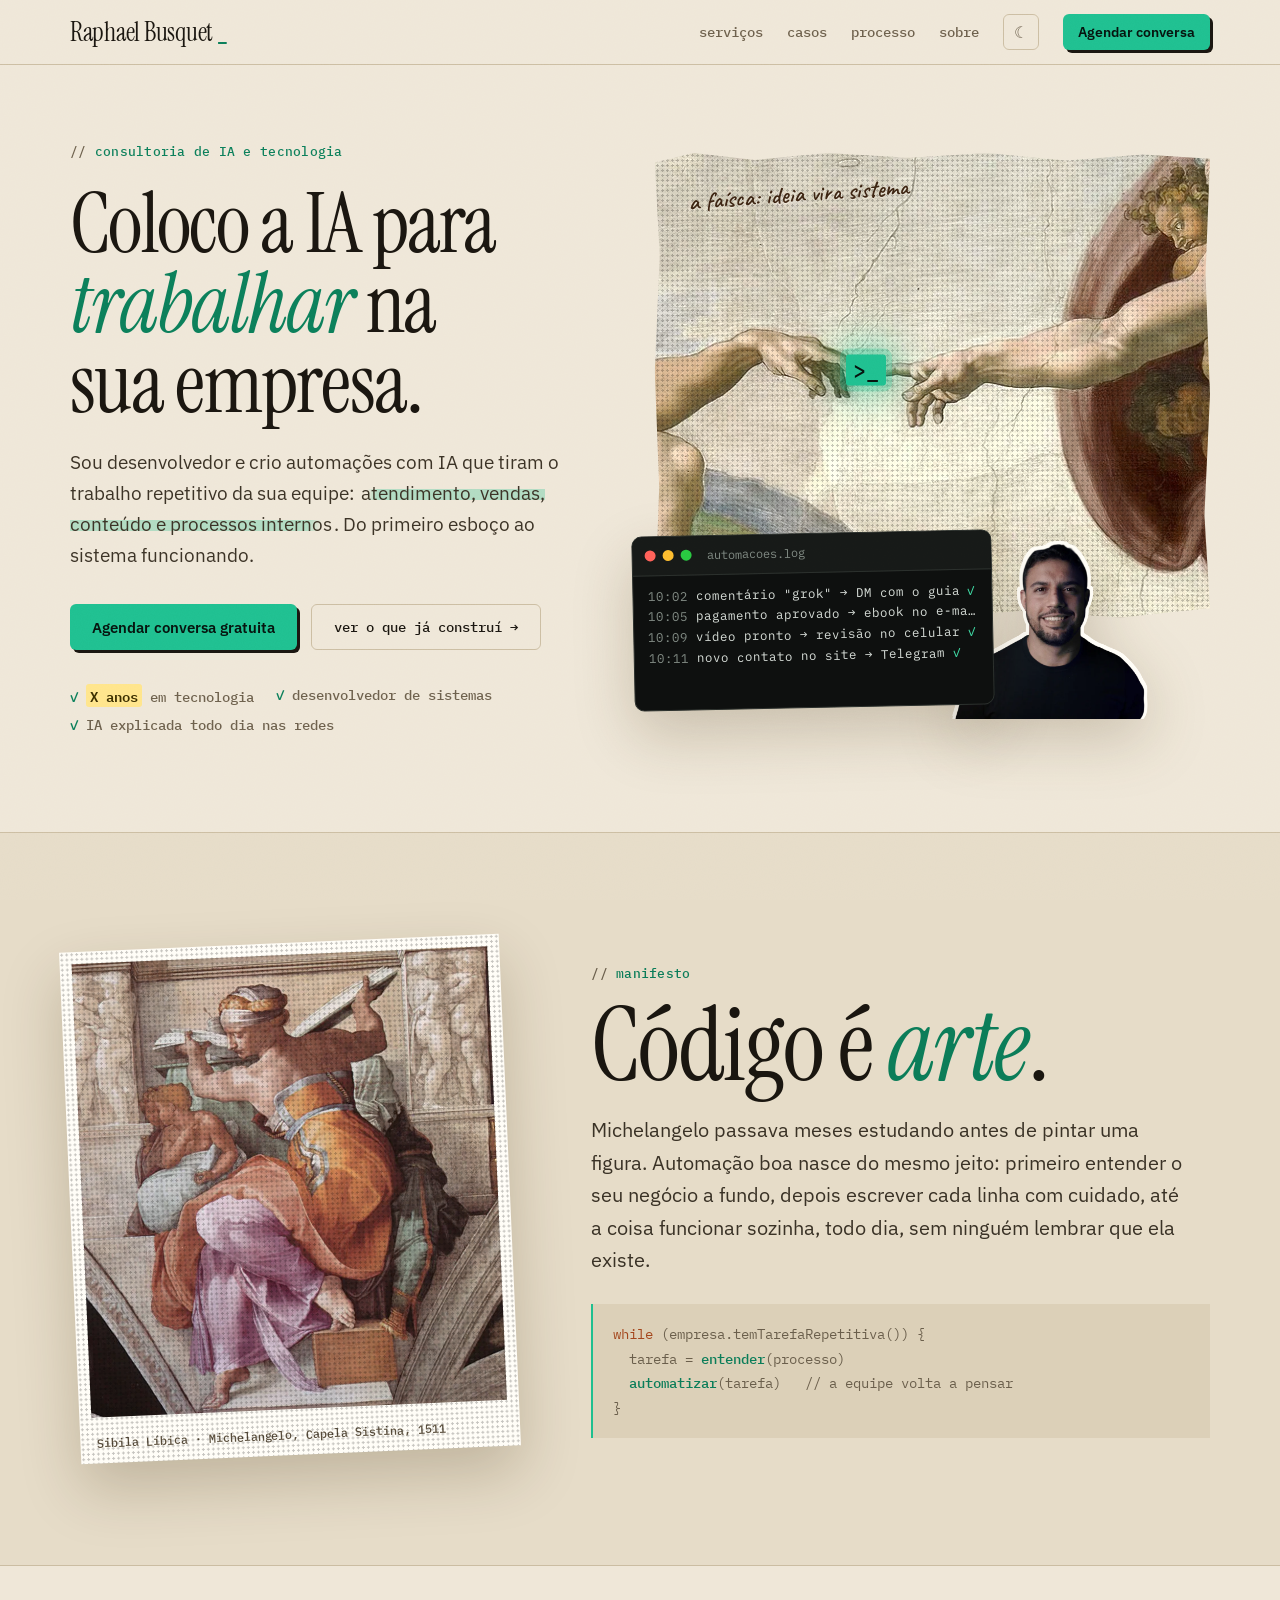
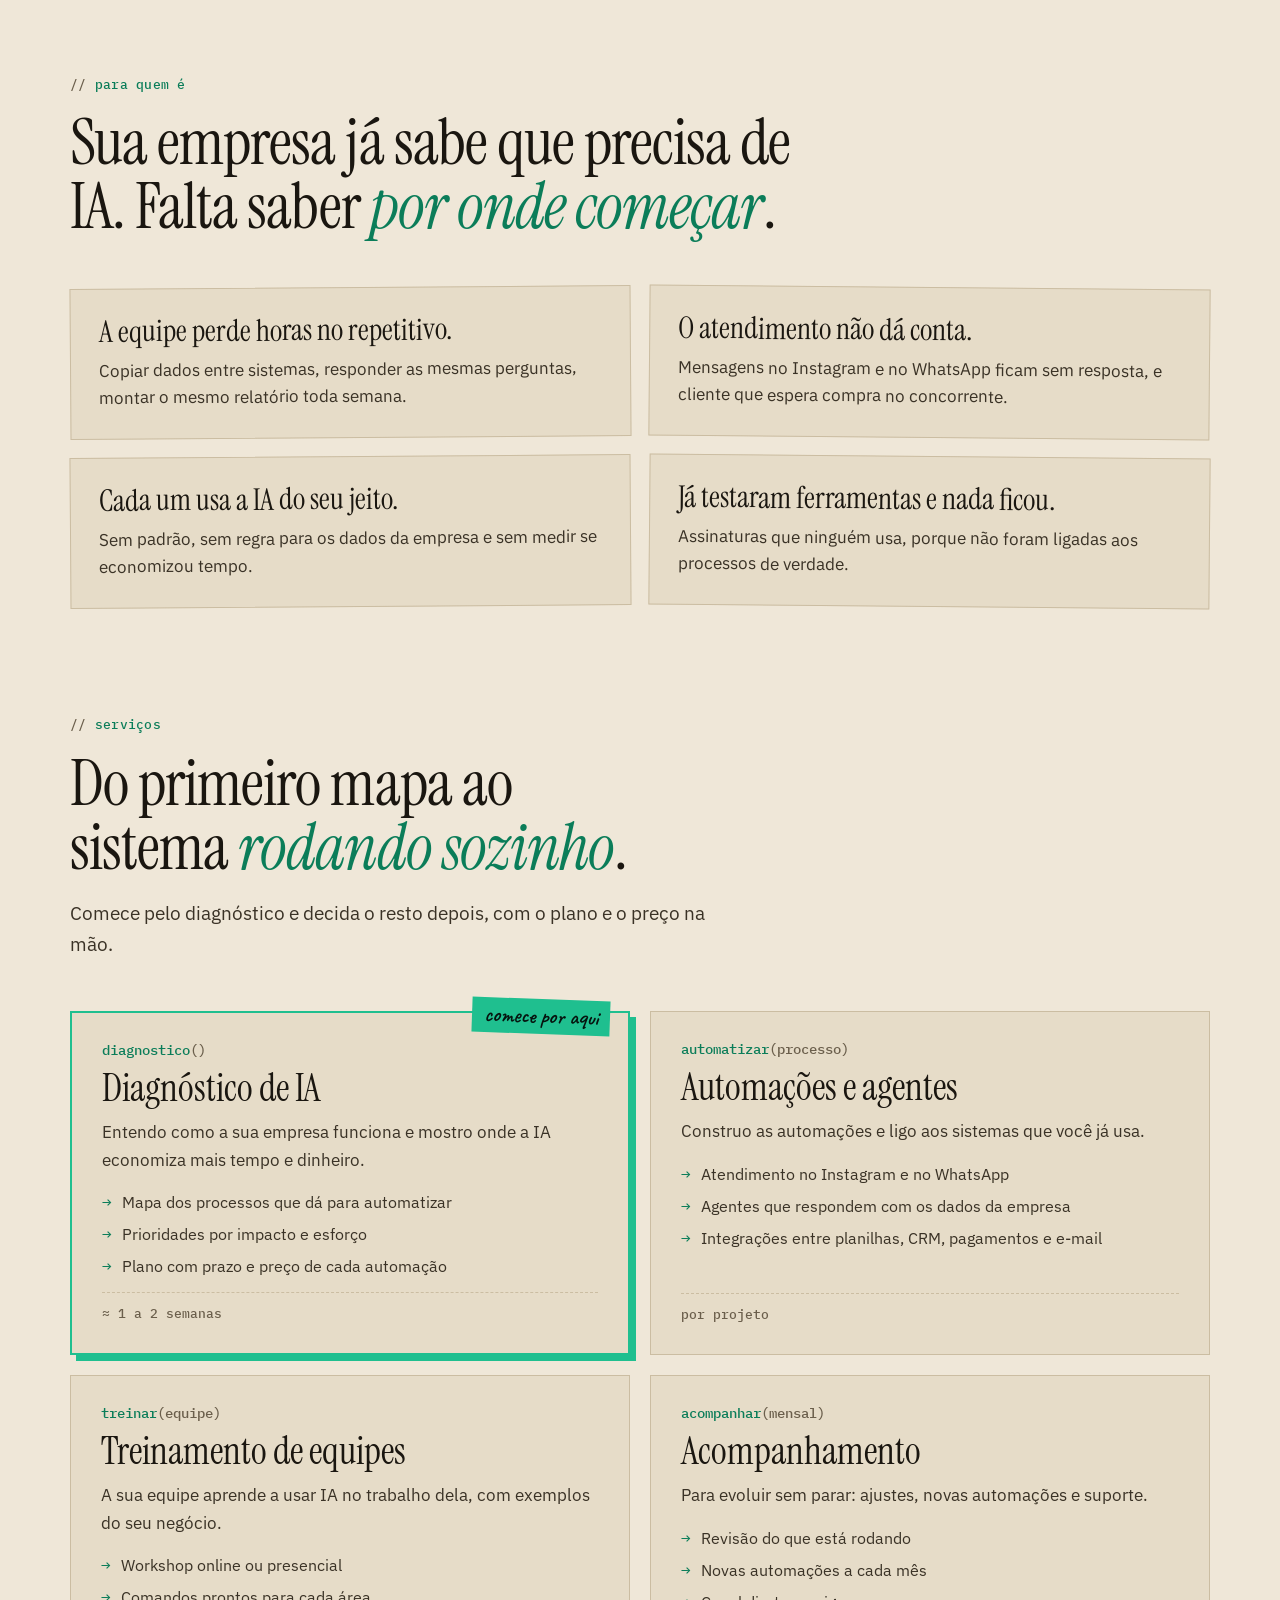
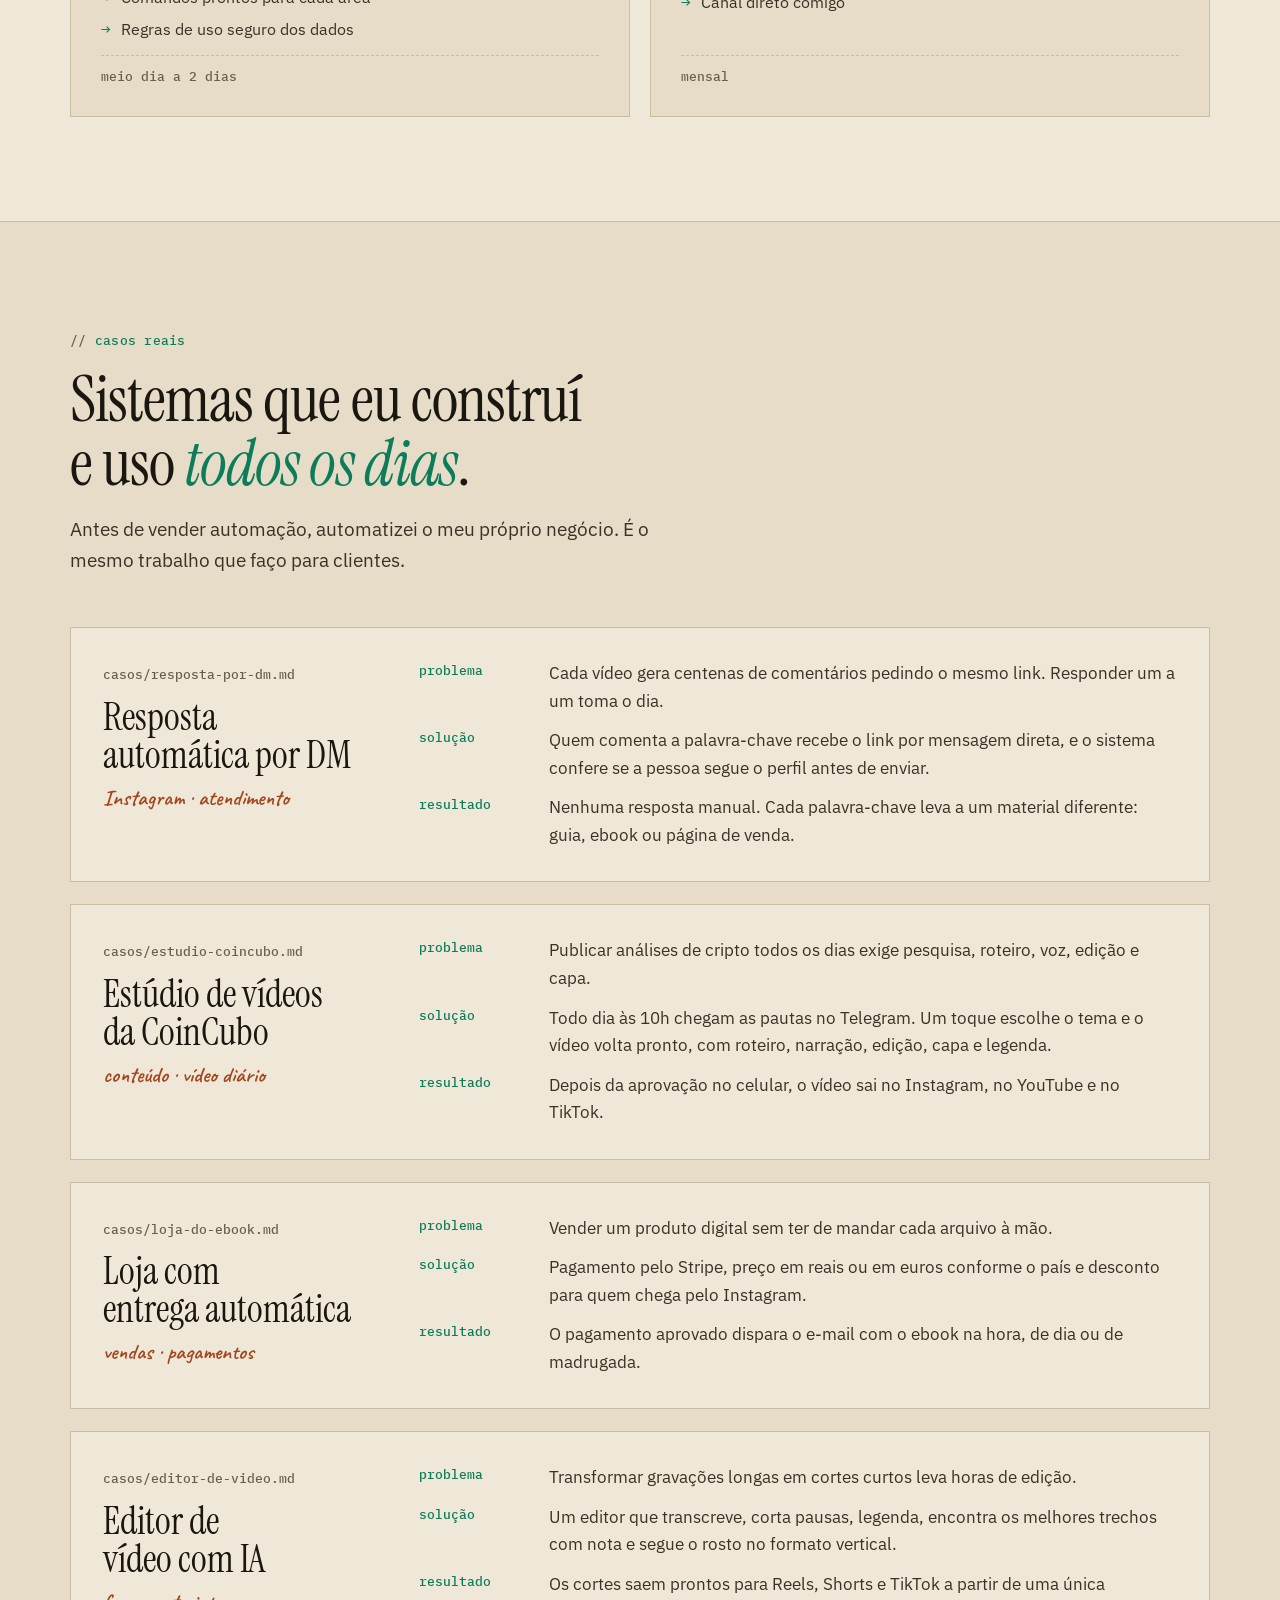
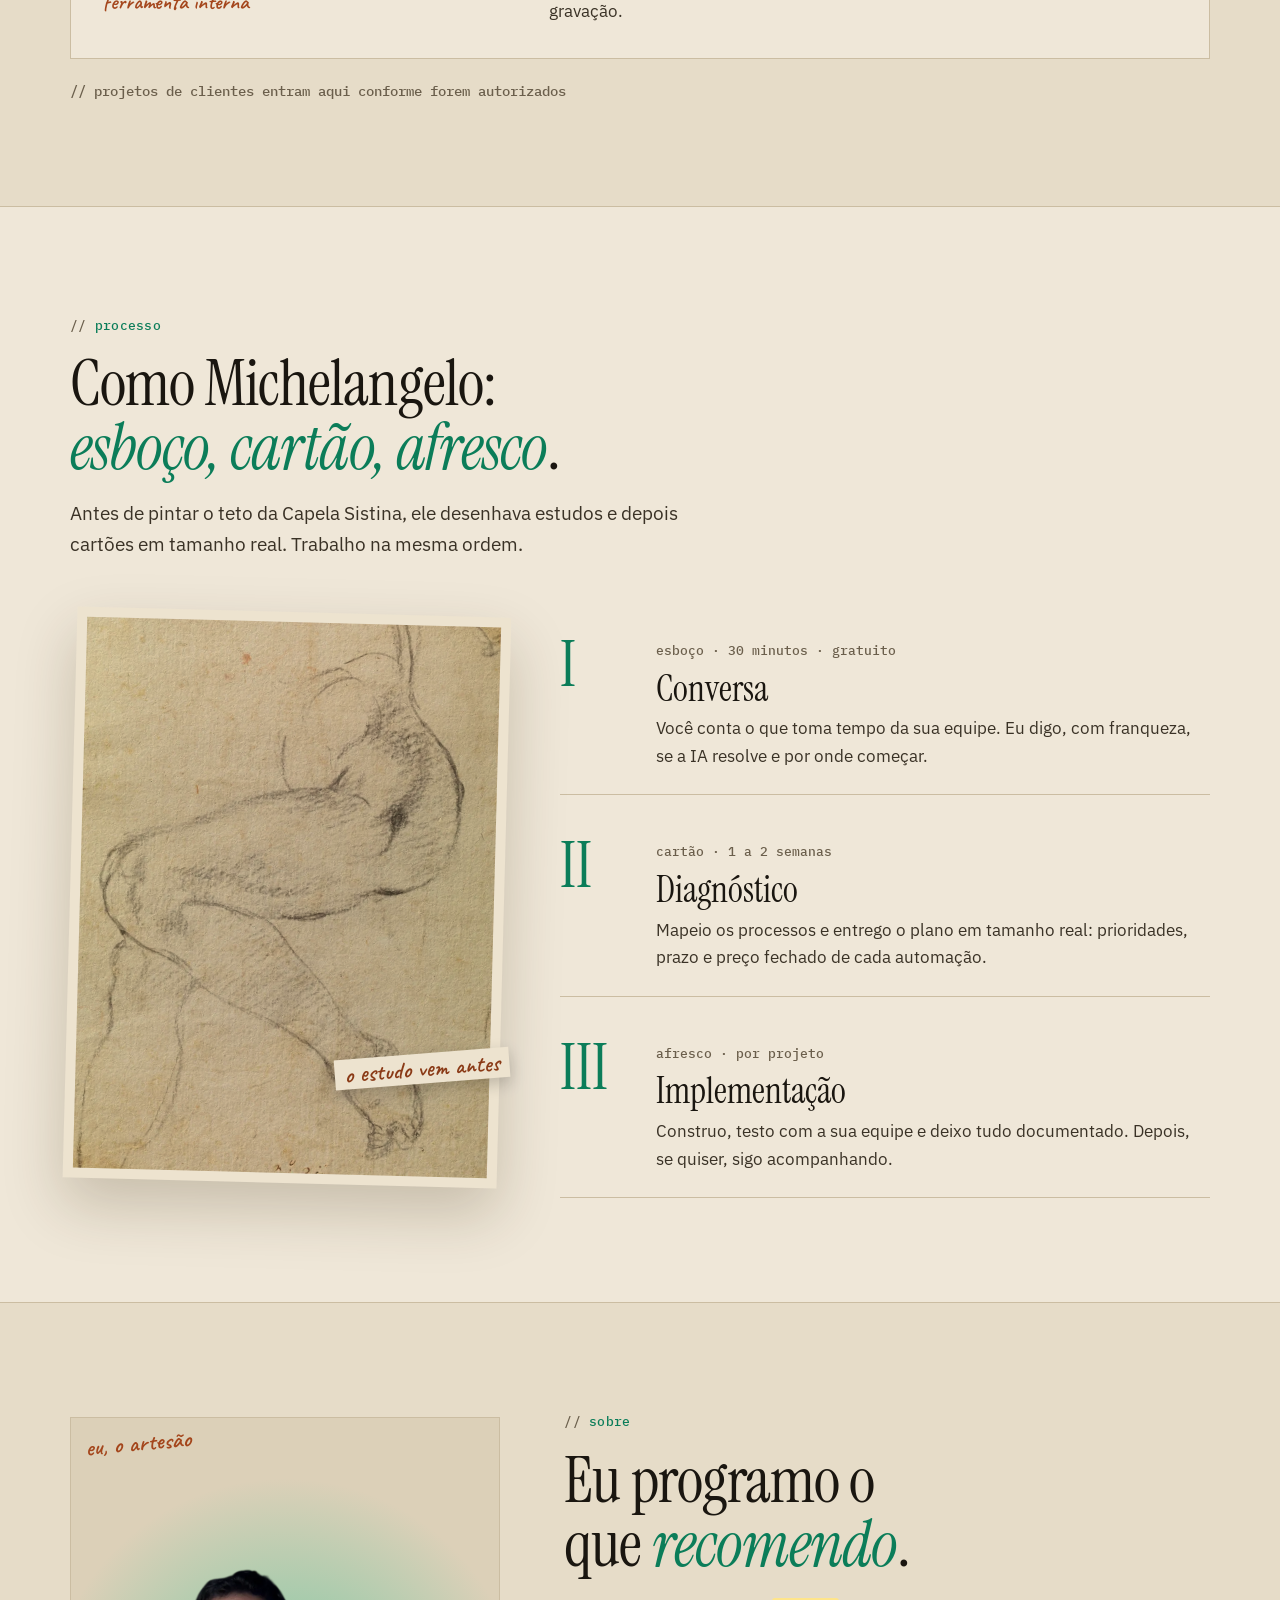
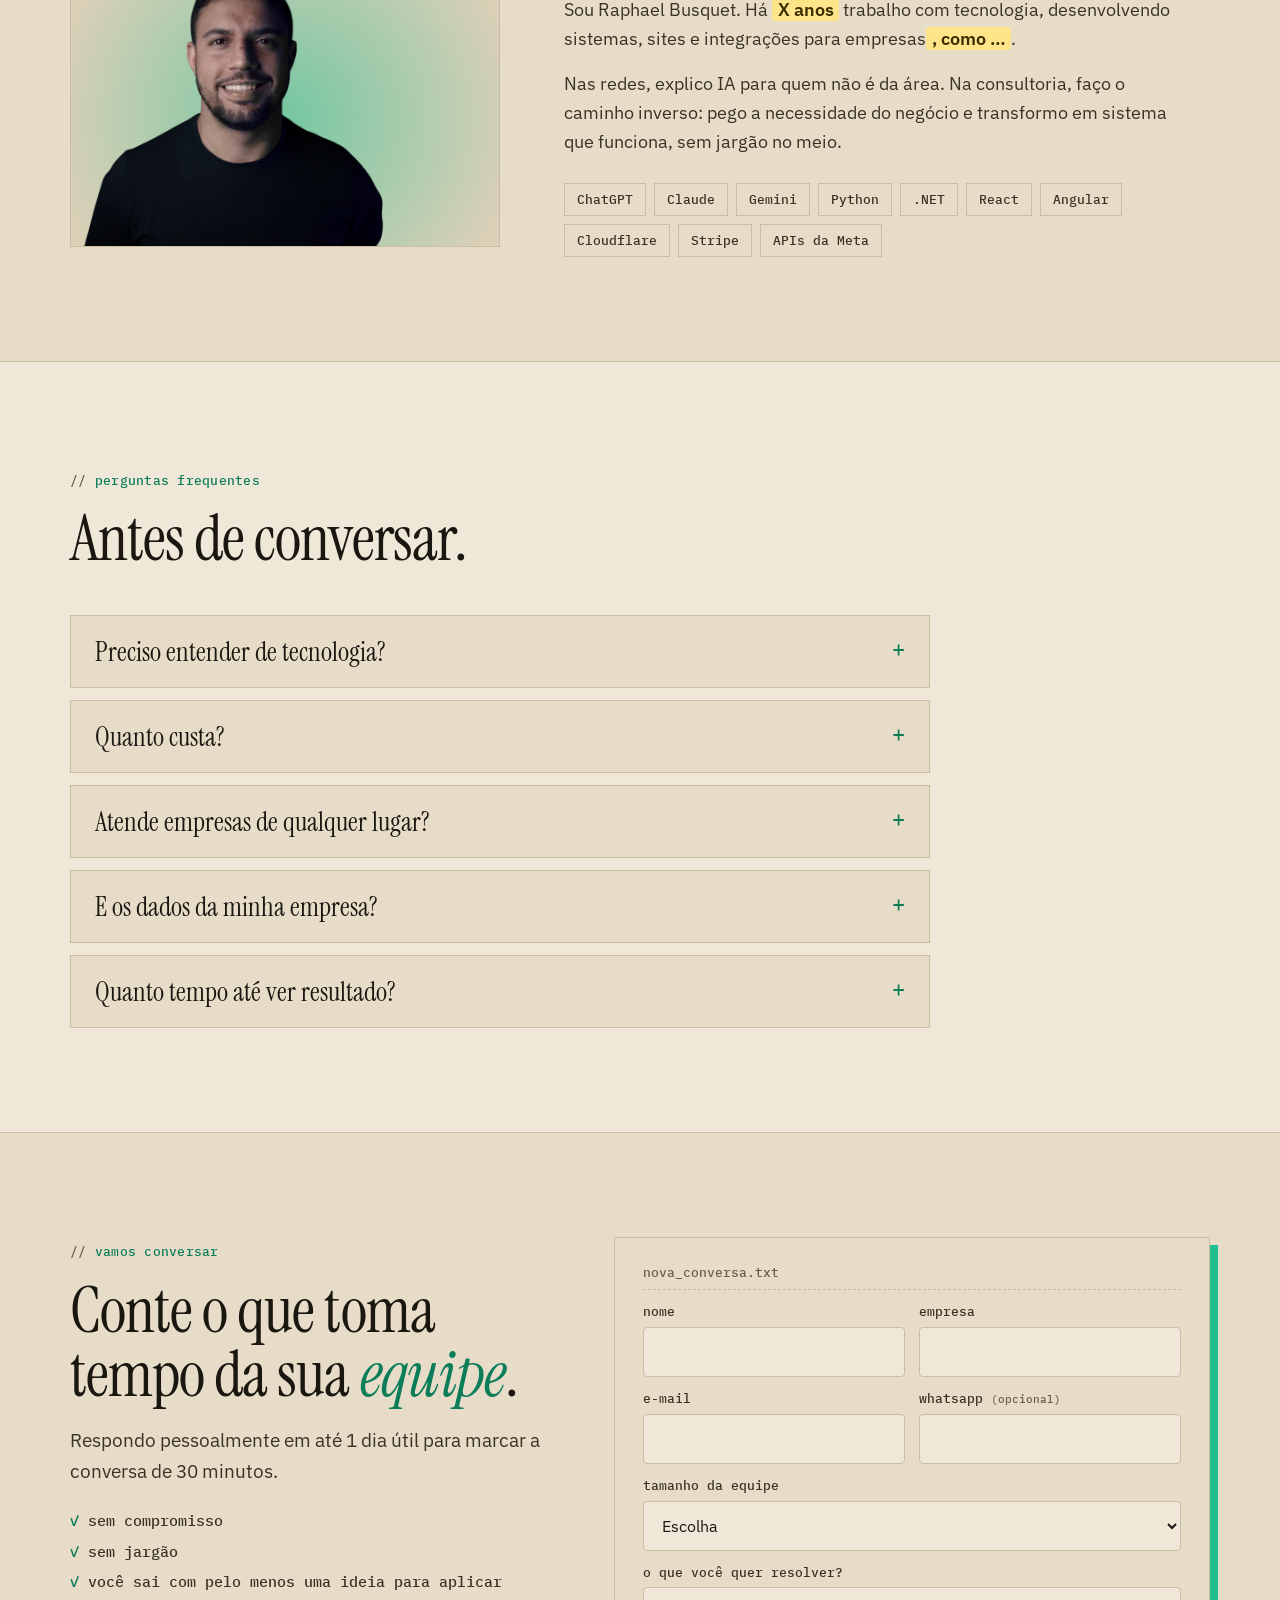
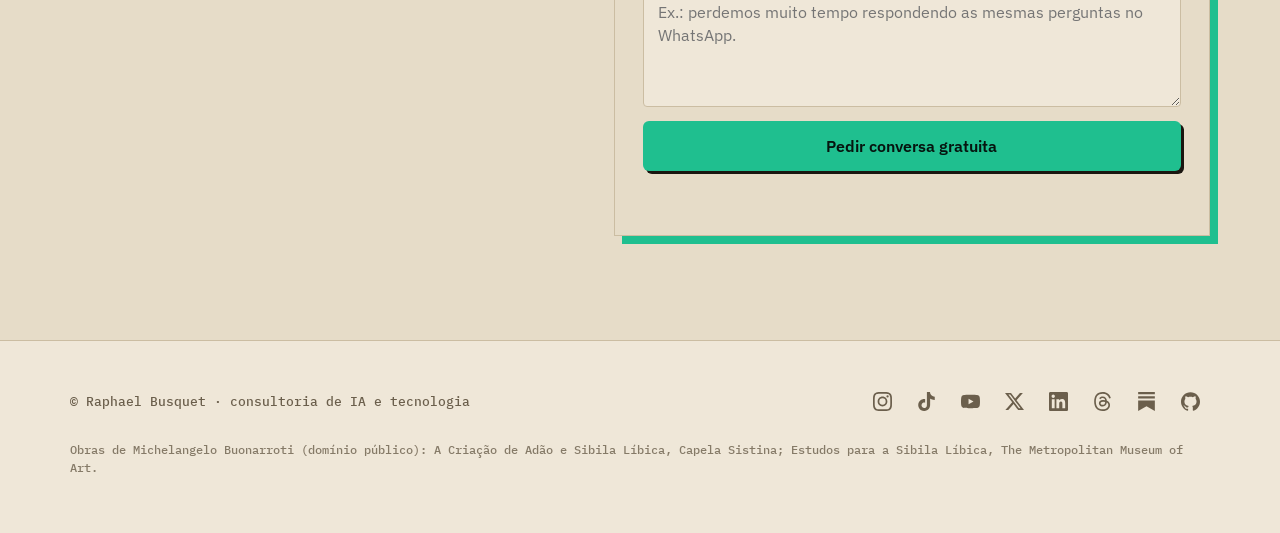
==== commit 82bbb3b0: "Consultoria: foto sem óculos Co-Authored-By: Claude Opus 5.5 (1M context) <noreply@anthropic.com>" ====
--- a/consultoria/index.html
+++ b/consultoria/index.html
@@ -279,7 +279,7 @@
       <div class="afresco reticula"><img src="maos.webp" alt="" width="1000" height="470"></div>
       <span class="faisca" aria-hidden="true">&gt;<span>_</span></span>
       <span class="anot" aria-hidden="true">a faísca: ideia vira sistema</span>
-      <div class="eu"><img src="raphael.webp" alt="Raphael Busquet sorrindo, de óculos e camiseta preta" width="900" height="779"></div>
+      <div class="eu"><img src="raphael.webp" alt="Raphael Busquet sorrindo, de camiseta preta" width="900" height="707"></div>
       <div class="terminal" aria-label="Exemplos de automações rodando">
         <div class="barra"><i></i><i></i><i></i><span>automacoes.log</span></div>
         <ol id="log">
@@ -426,7 +426,7 @@
 
   <section id="sobre" style="background:var(--papel-2); border-block:1px solid var(--linha)">
     <div class="wrap sobre">
-      <div class="retrato"><img src="raphael.webp" alt="" width="900" height="779" loading="lazy"><span class="anot" aria-hidden="true">eu, o artesão</span></div>
+      <div class="retrato"><img src="raphael.webp" alt="" width="900" height="707" loading="lazy"><span class="anot" aria-hidden="true">eu, o artesão</span></div>
       <div>
         <span class="rotulo">sobre</span>
         <h2>Eu programo o que <em>recomendo</em>.</h2>
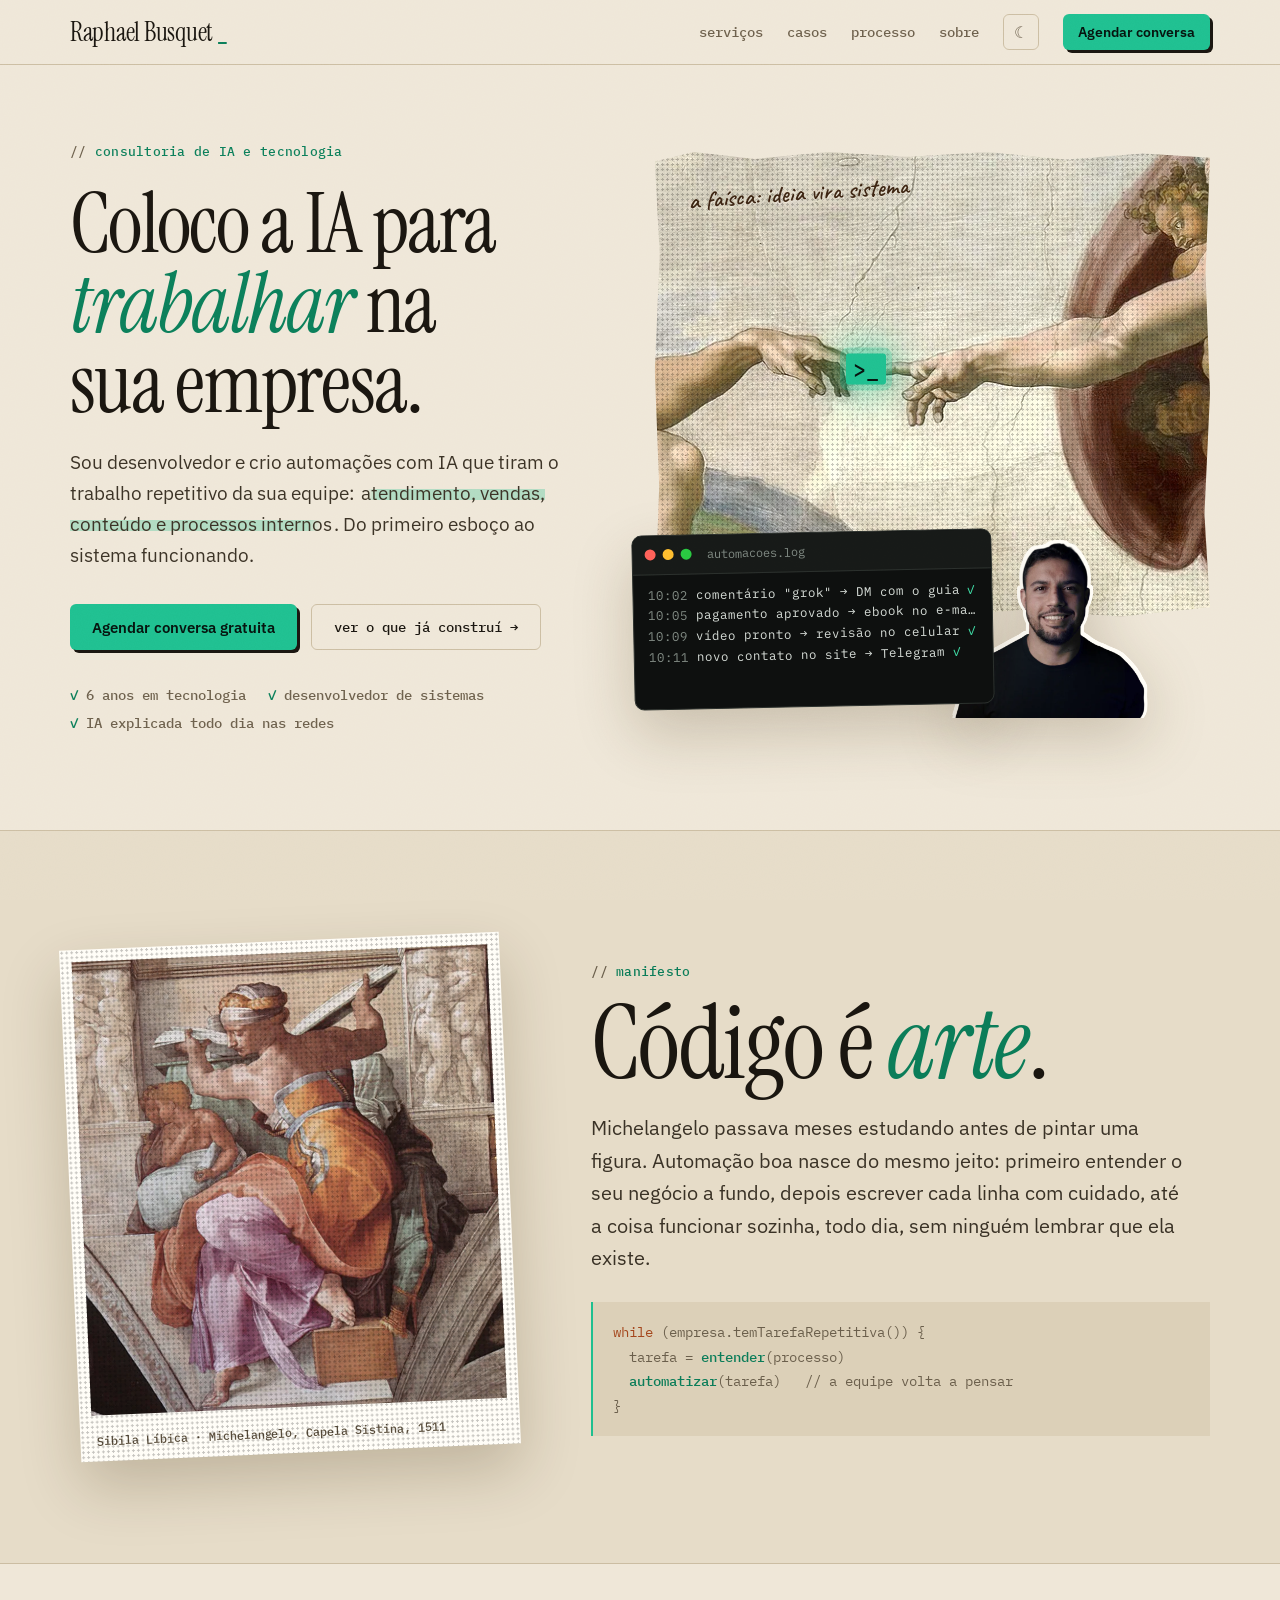
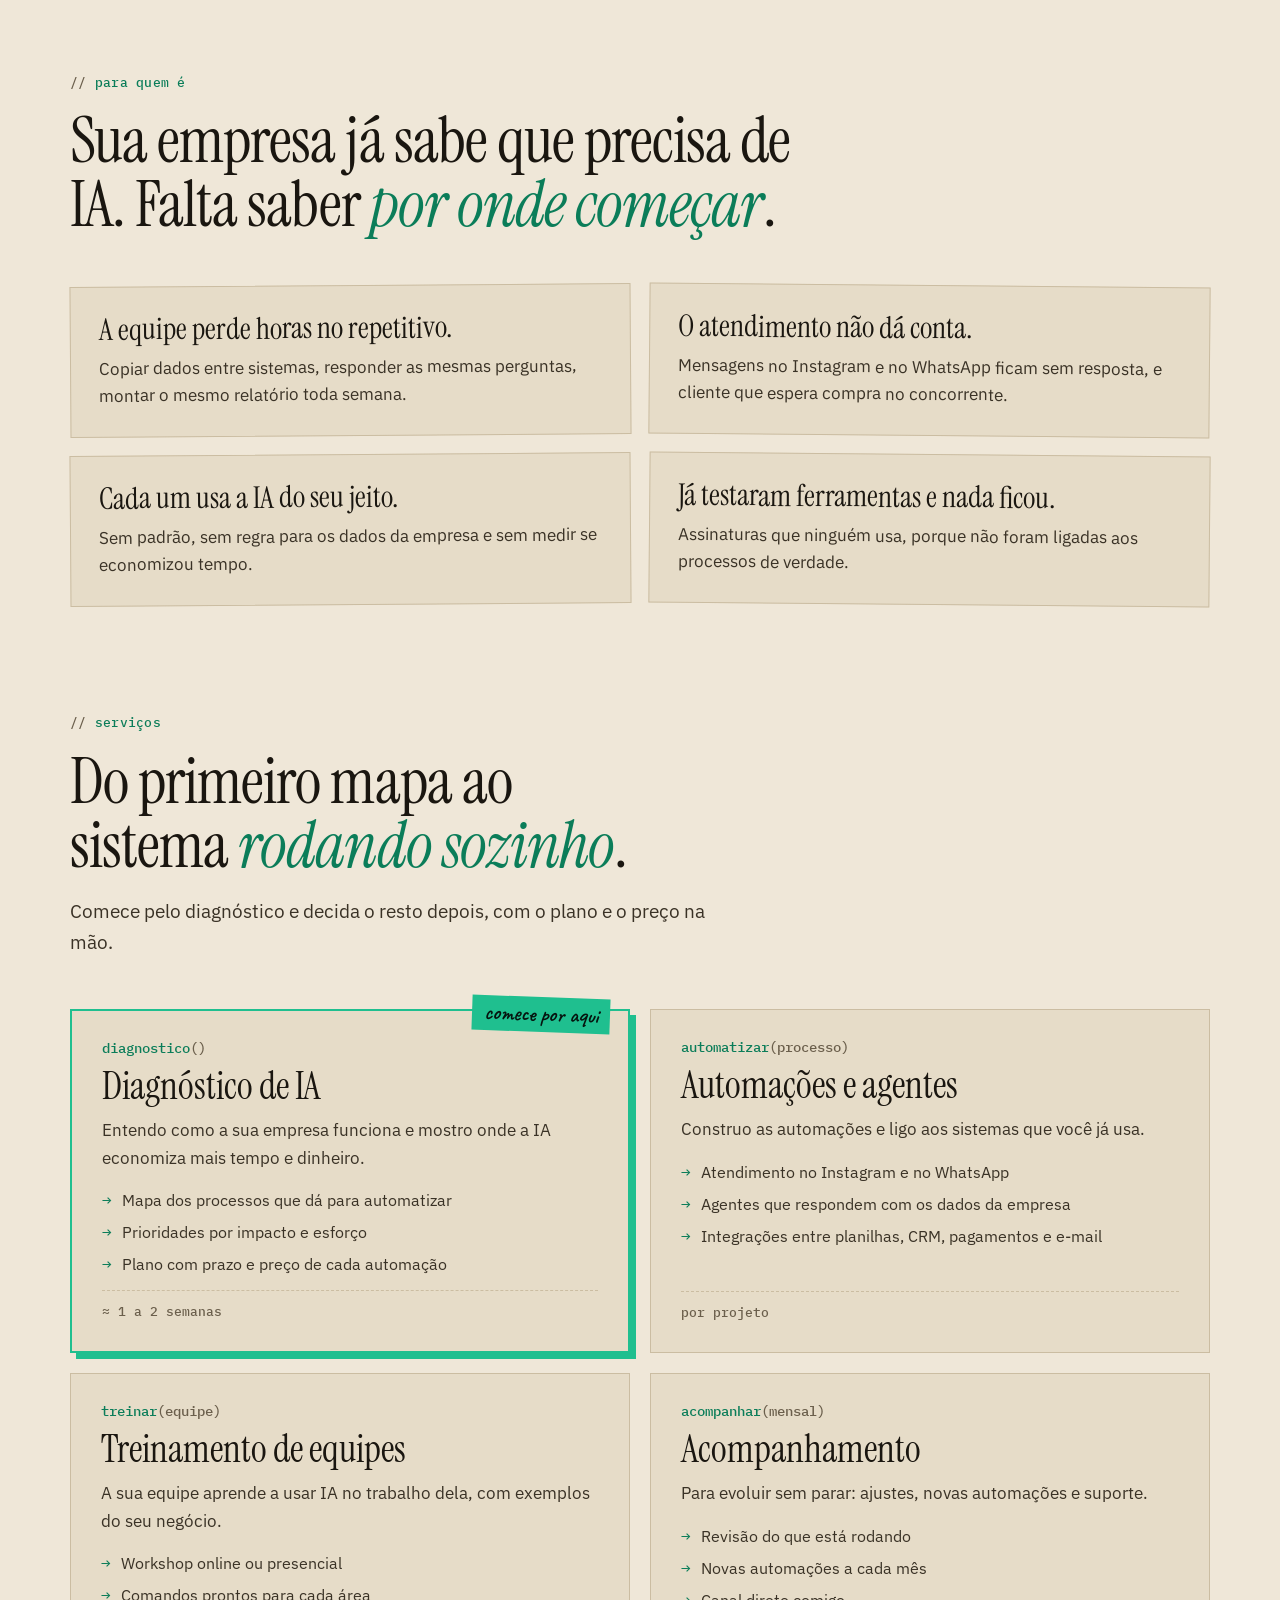
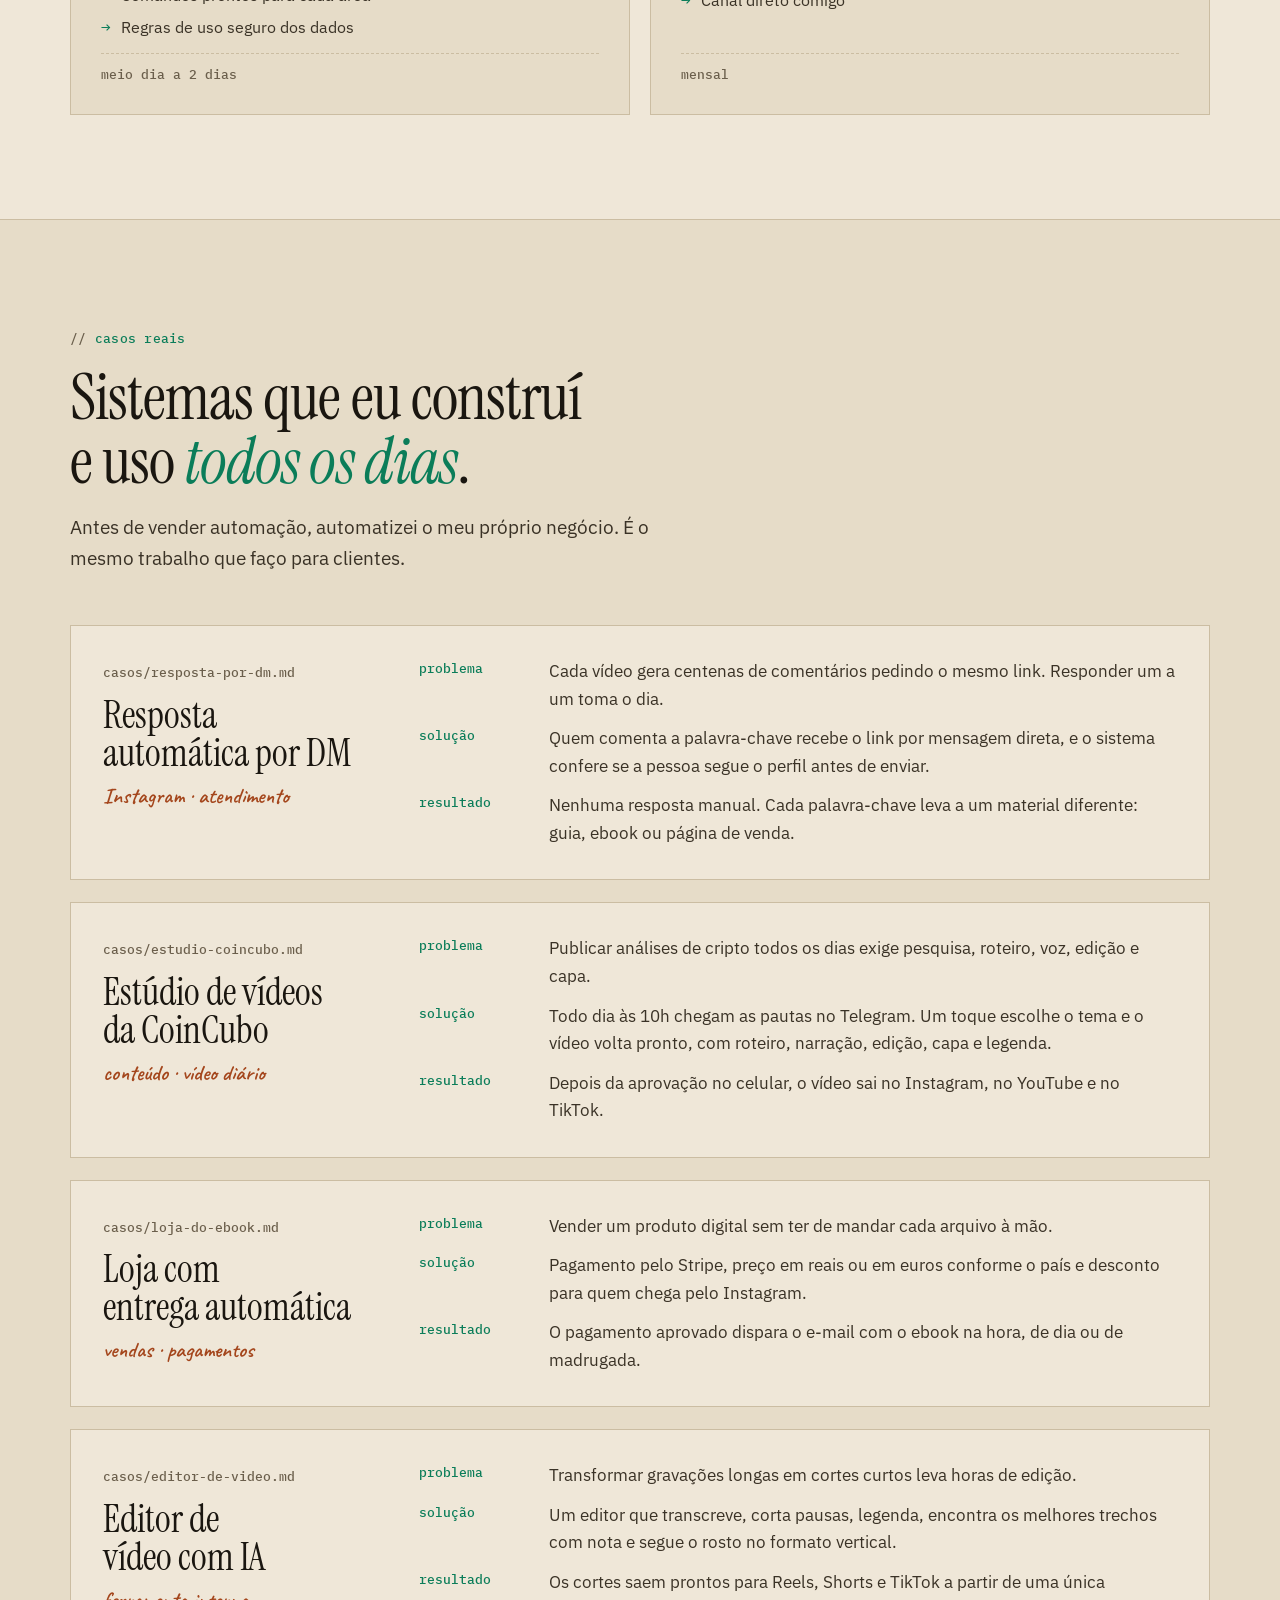
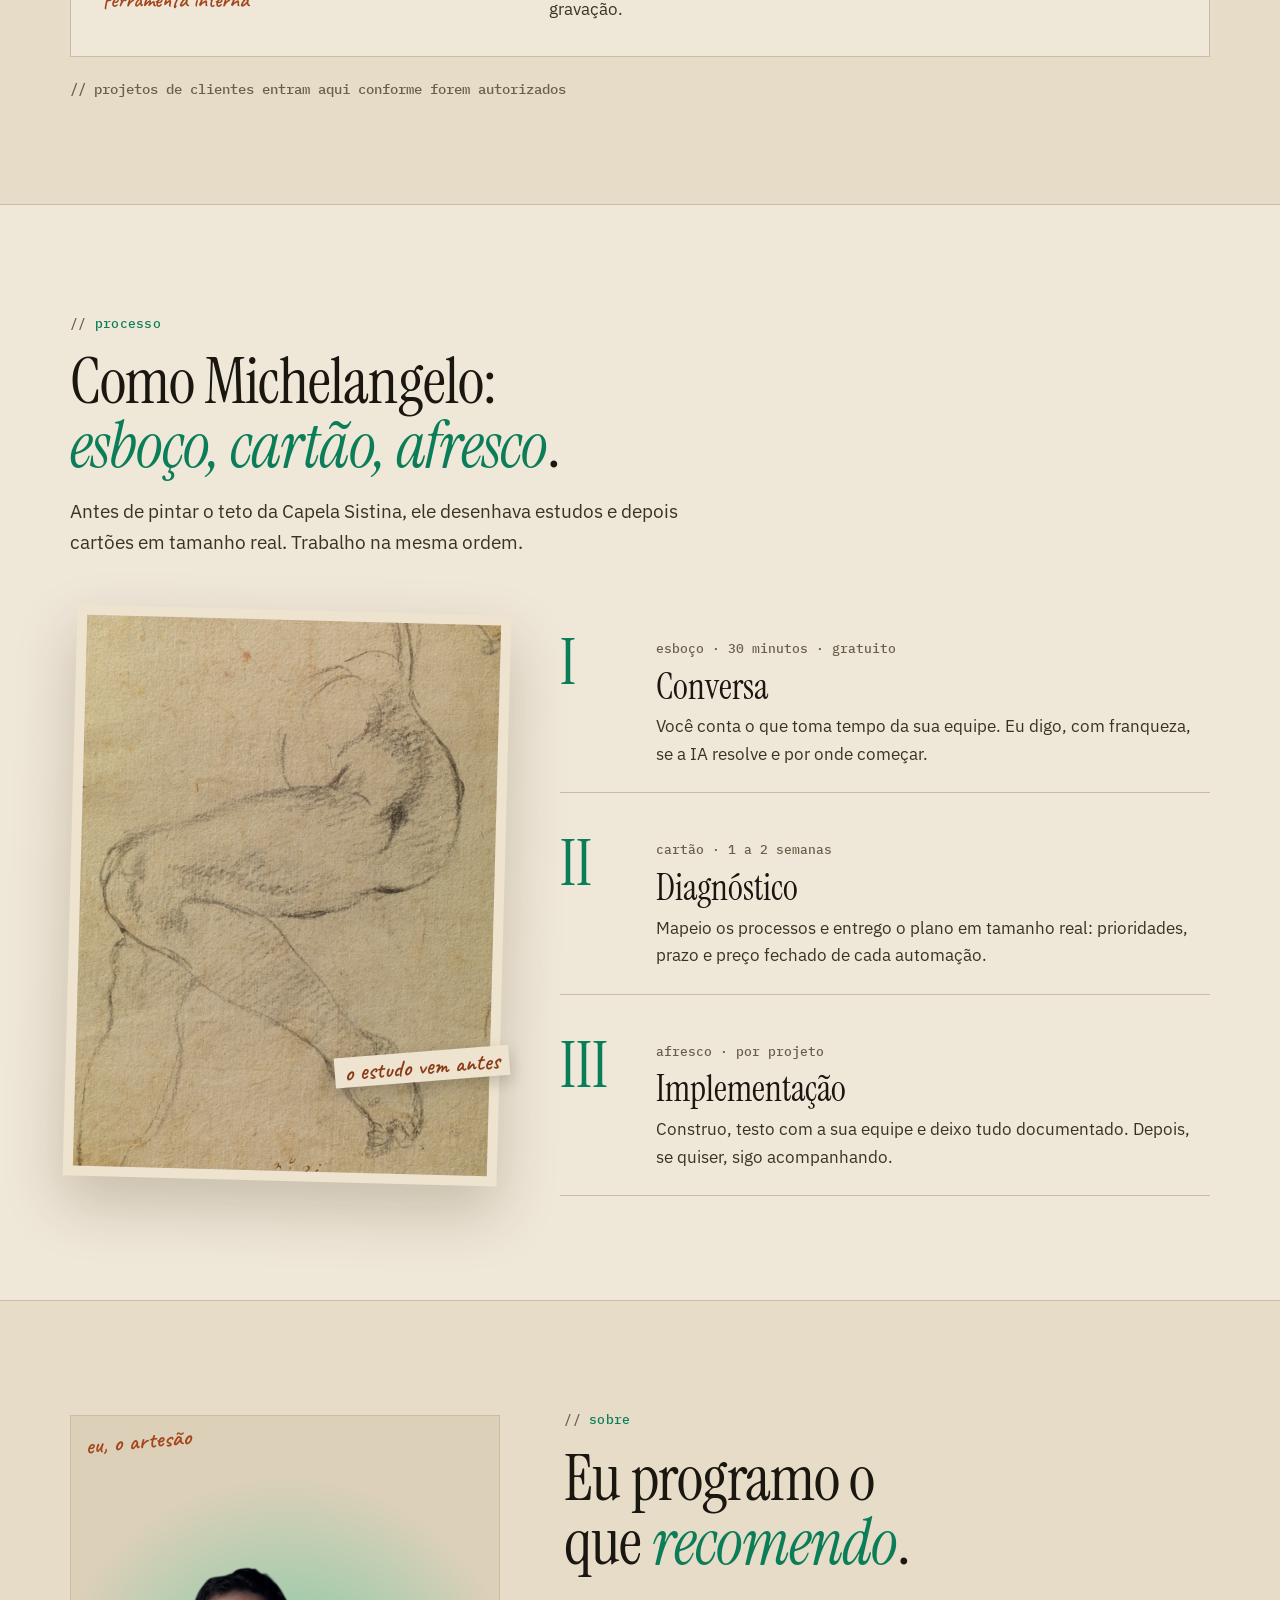
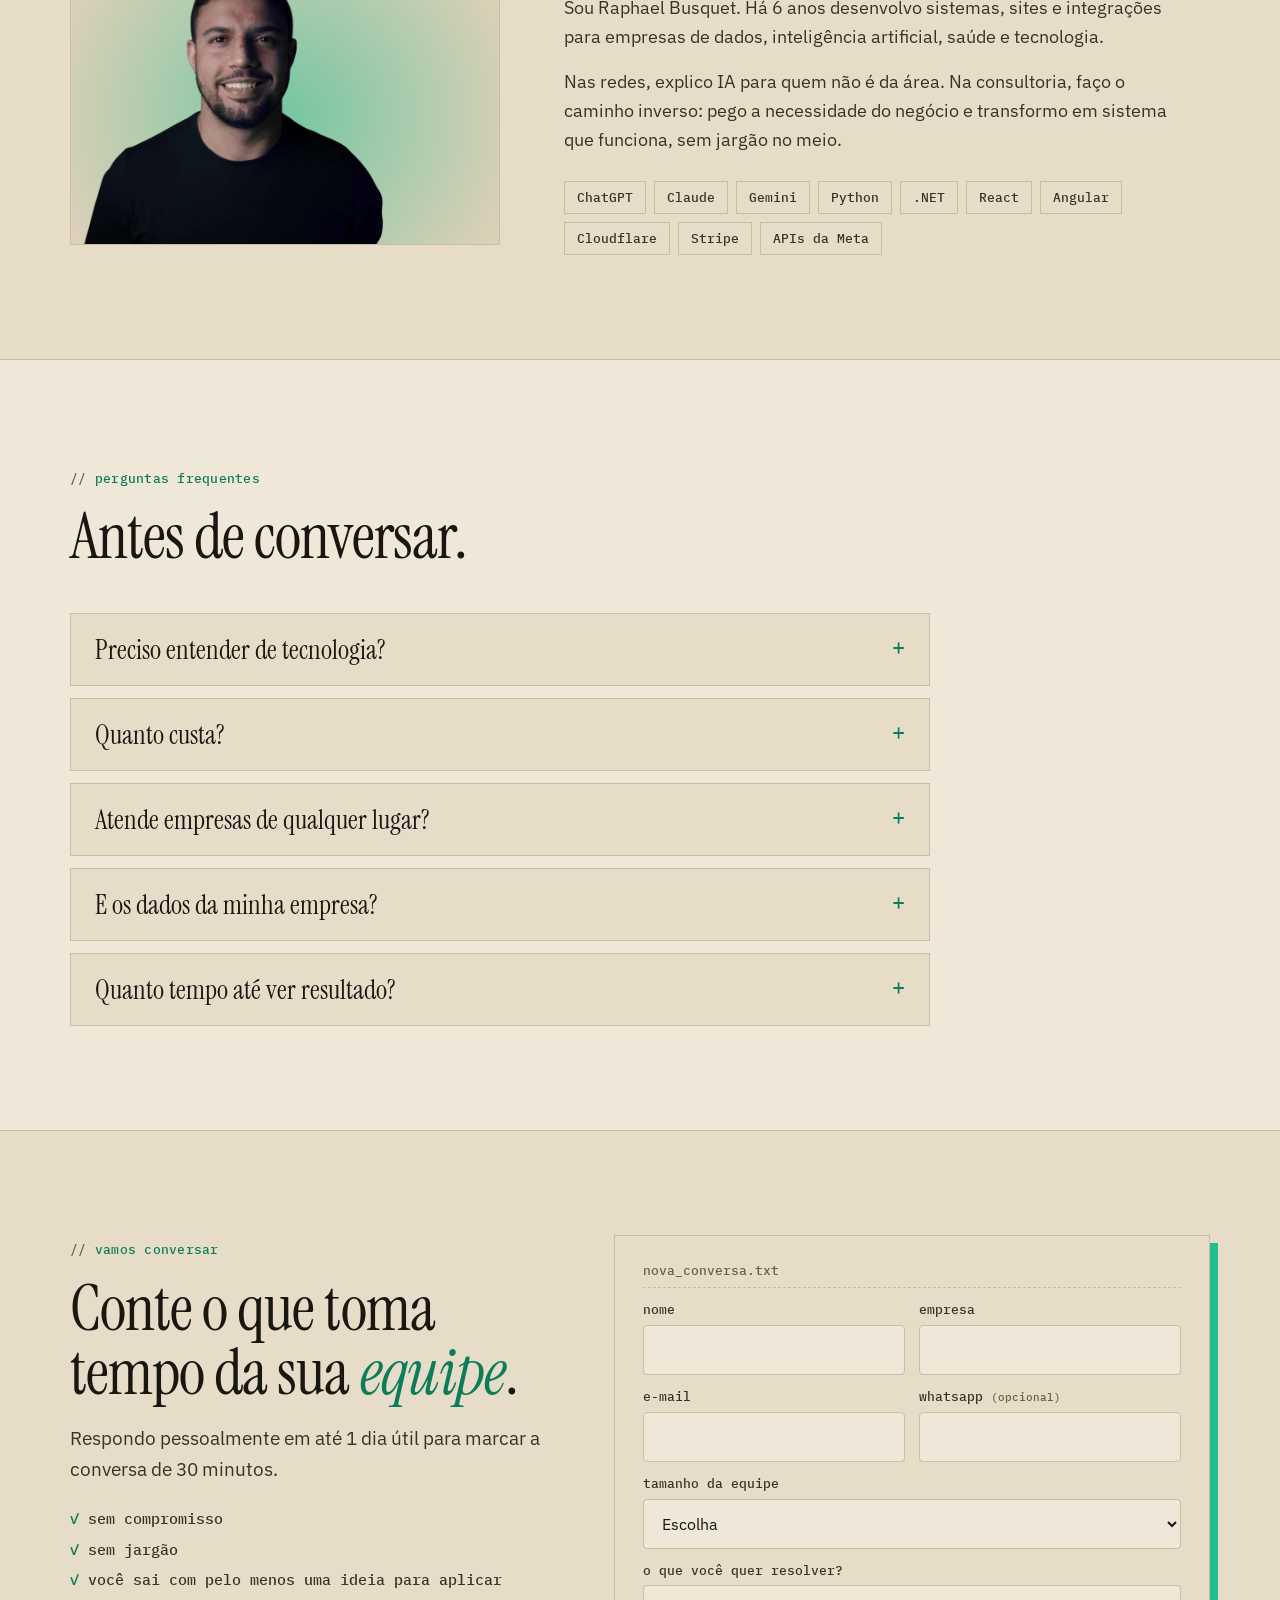
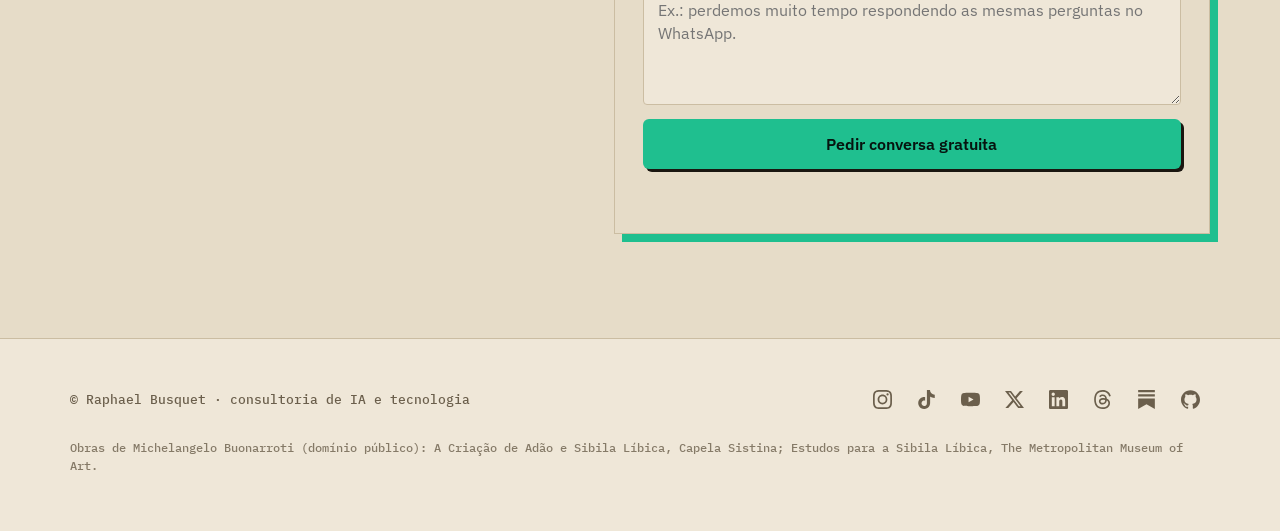
==== commit b1ab444c: "Consultoria: 6 anos de experiência e setores Co-Authored-By: Claude Opus 5.5 (1M context) <noreply@a" ====
--- a/consultoria/index.html
+++ b/consultoria/index.html
@@ -269,7 +269,7 @@
         <a class="botao linha" href="#casos">ver o que já construí →</a>
       </div>
       <ul class="provas">
-        <li><mark class="confirmar">X anos</mark> em tecnologia</li>
+        <li>6 anos em tecnologia</li>
         <li>desenvolvedor de sistemas</li>
         <li>IA explicada todo dia nas redes</li>
       </ul>
@@ -430,7 +430,7 @@
       <div>
         <span class="rotulo">sobre</span>
         <h2>Eu programo o que <em>recomendo</em>.</h2>
-        <p>Sou Raphael Busquet. Há <mark class="confirmar">X anos</mark> trabalho com tecnologia, desenvolvendo sistemas, sites e integrações para empresas<mark class="confirmar">, como …</mark>.</p>
+        <p>Sou Raphael Busquet. Há 6 anos desenvolvo sistemas, sites e integrações para empresas de dados, inteligência artificial, saúde e tecnologia.</p>
         <p>Nas redes, explico IA para quem não é da área. Na consultoria, faço o caminho inverso: pego a necessidade do negócio e transformo em sistema que funciona, sem jargão no meio.</p>
         <ul class="stack" aria-label="Ferramentas que uso">
           <li>ChatGPT</li><li>Claude</li><li>Gemini</li><li>Python</li><li>.NET</li><li>React</li><li>Angular</li><li>Cloudflare</li><li>Stripe</li><li>APIs da Meta</li>
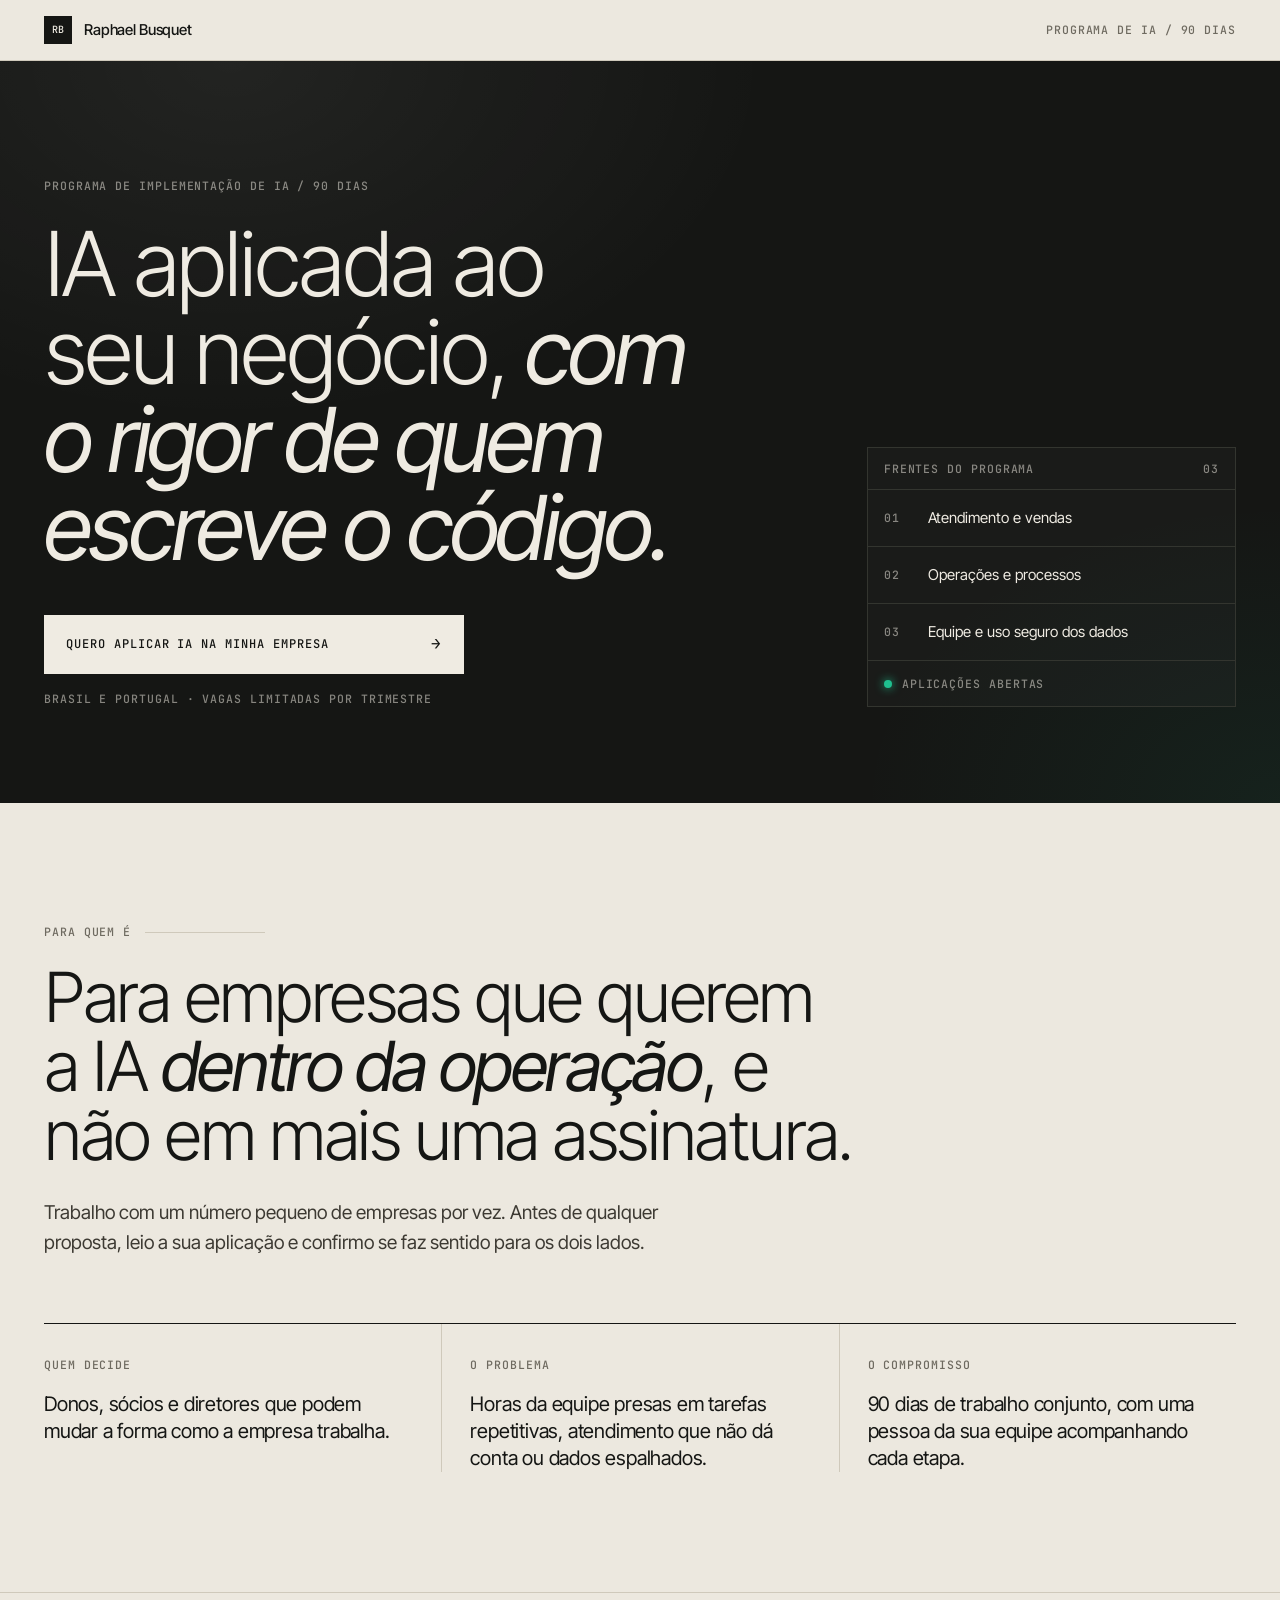
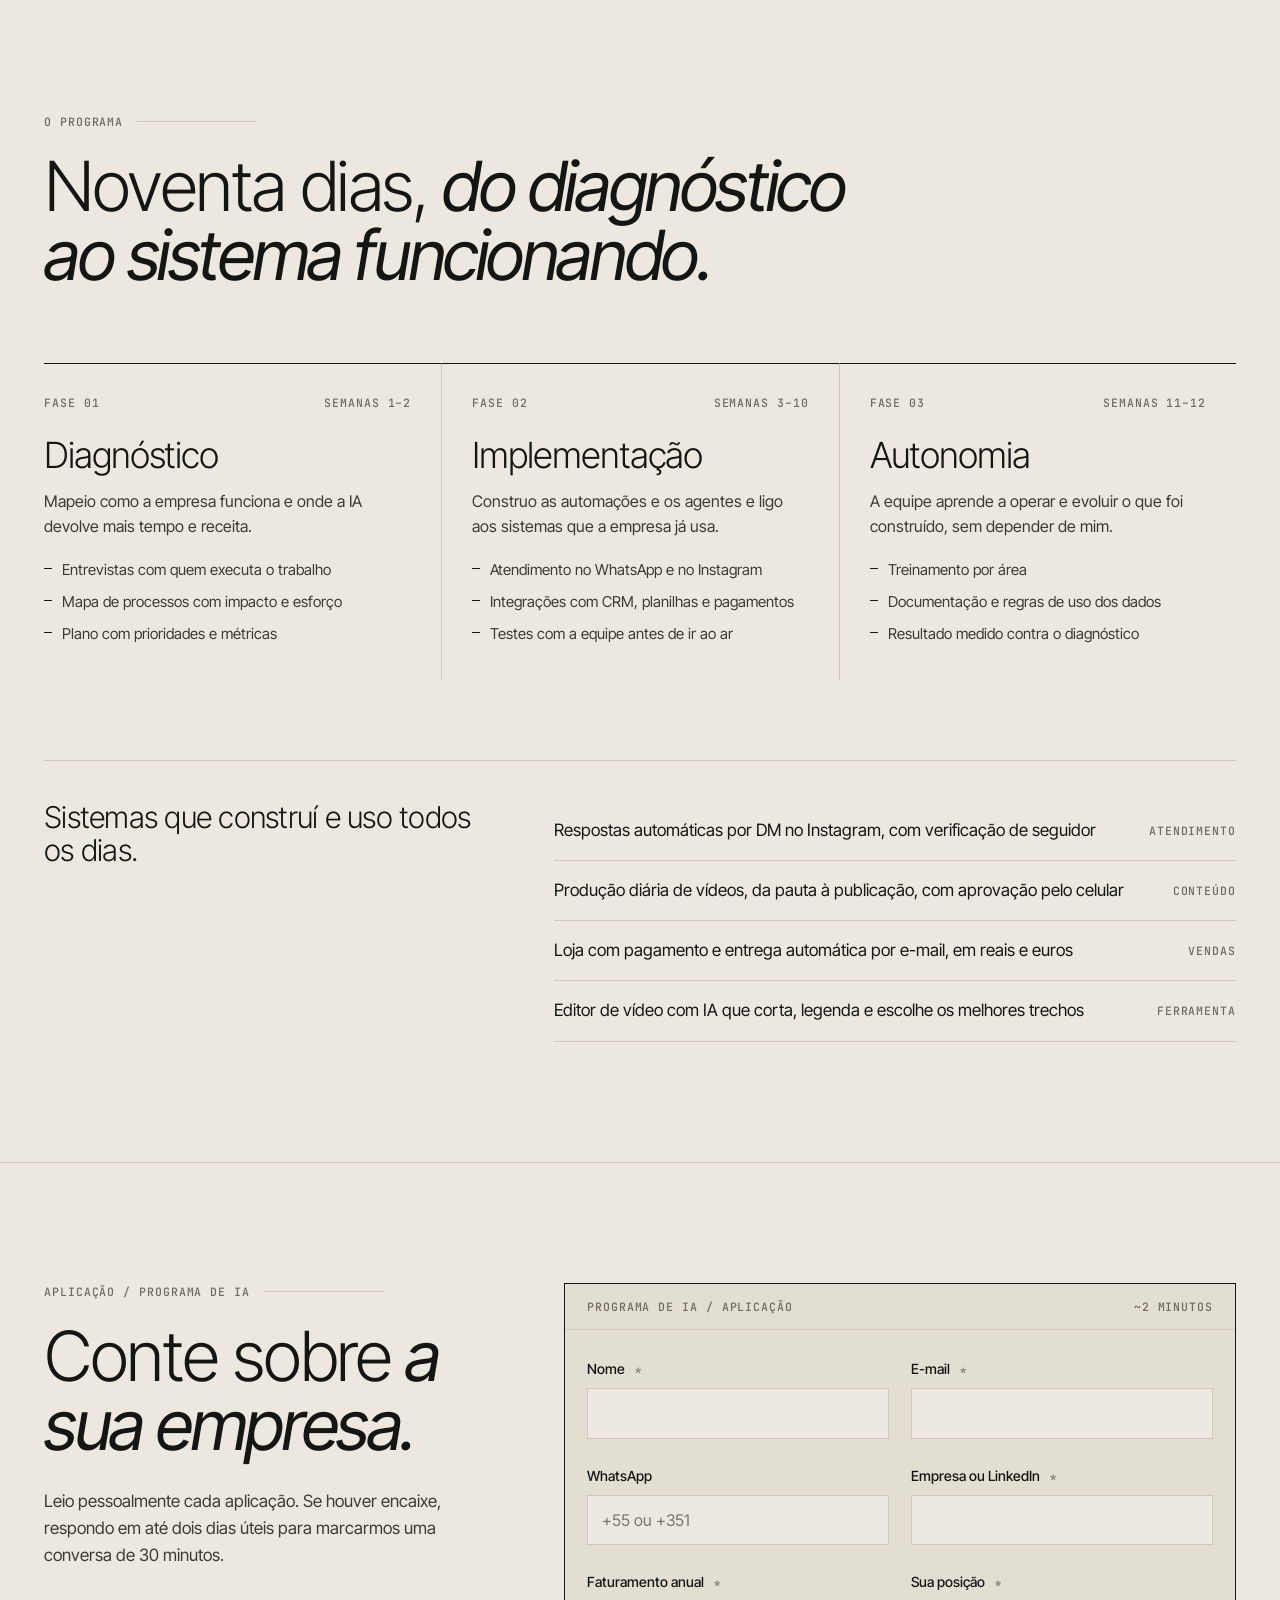
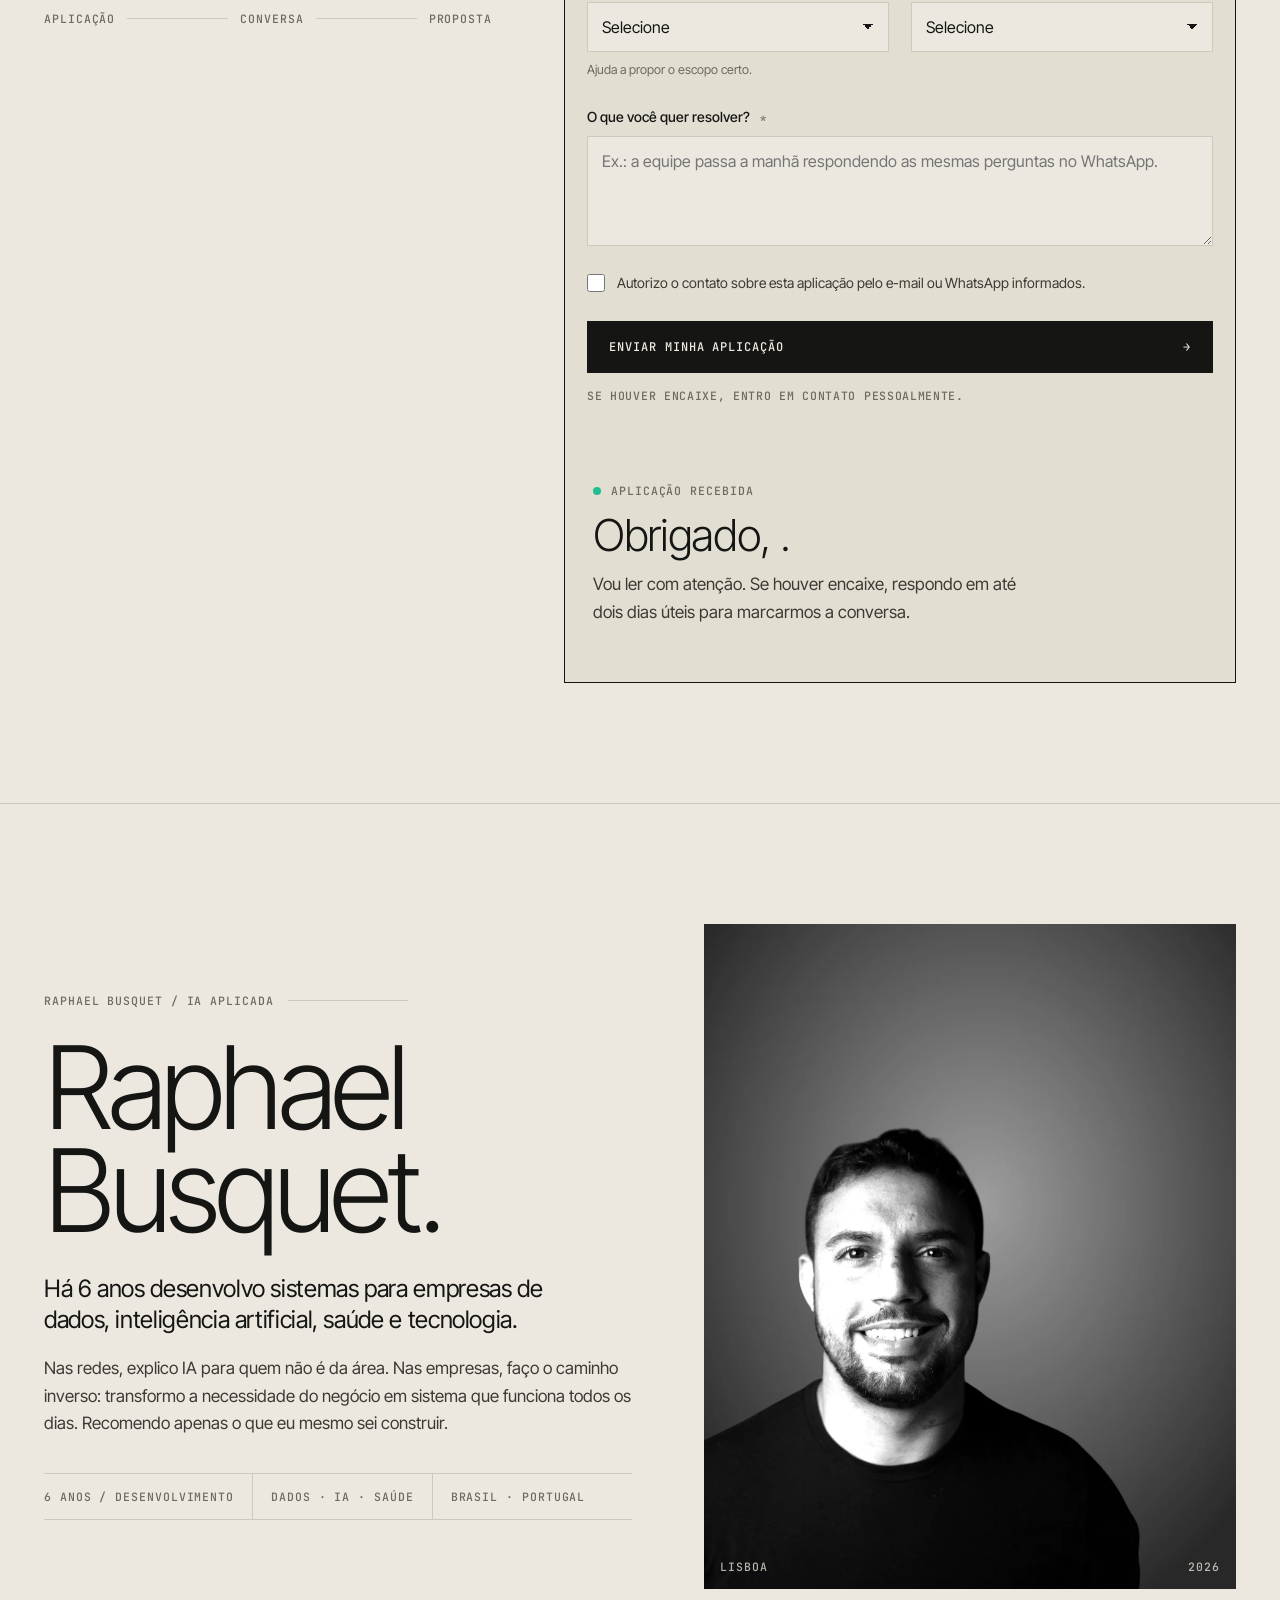
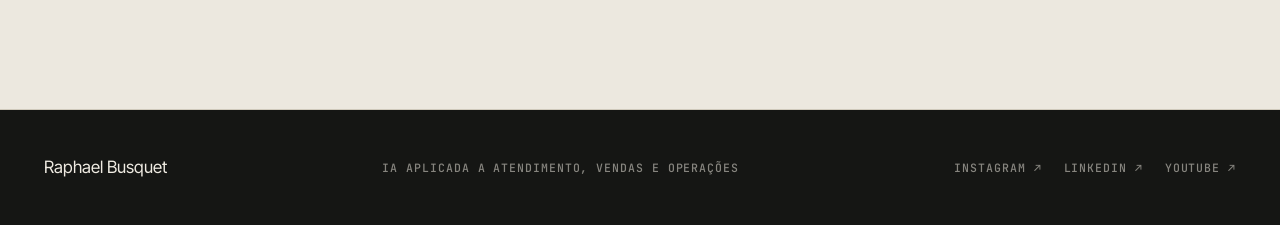
==== commit a8e725e5: "Consultoria: versão sóbria com aplicação (a versão código é arte fica em /consultoria/arte) Co-Autho" ====
--- a/consultoria/index.html
+++ b/consultoria/index.html
@@ -3,559 +3,344 @@
 <head>
 <meta charset="utf-8">
 <meta name="viewport" content="width=device-width, initial-scale=1, viewport-fit=cover">
-<title>Raphael Busquet — Consultoria de IA</title>
-<meta name="description" content="Consultoria de IA e tecnologia para empresas: diagnóstico, automações com IA, agentes e treinamento de equipes. Do esboço ao sistema funcionando, com Raphael Busquet.">
+<title>Raphael Busquet — IA aplicada a empresas</title>
+<meta name="description" content="Programa de implementação de IA em 90 dias para empresas no Brasil e em Portugal: atendimento e vendas, operações e equipe. Com Raphael Busquet.">
 <!-- Prévia: fica fora do Google até ir para o domínio próprio. -->
 <meta name="robots" content="noindex">
-<meta property="og:title" content="Raphael Busquet — Consultoria de IA">
-<meta property="og:description" content="Código é arte. Coloco a IA para trabalhar na sua empresa.">
-<meta property="og:image" content="maos.webp">
+<meta property="og:title" content="Raphael Busquet — IA aplicada a empresas">
+<meta property="og:description" content="Programa de implementação de IA em 90 dias. Aplicações abertas.">
+<meta property="og:image" content="retrato.webp">
 <link rel="icon" href="../links/img/foto.jpg">
 <link rel="preconnect" href="https://fonts.googleapis.com">
 <link rel="preconnect" href="https://fonts.gstatic.com" crossorigin>
-<link href="https://fonts.googleapis.com/css2?family=Instrument+Serif:ital@0;1&family=IBM+Plex+Sans:wght@400;500;600&family=IBM+Plex+Mono:wght@400;500&family=Caveat:wght@600&display=swap" rel="stylesheet">
-<script>try { const t = localStorage.getItem("tema"); if (t) document.documentElement.dataset.tema = t; } catch (e) {}</script>
+<link href="https://fonts.googleapis.com/css2?family=Inter+Tight:ital,wght@0,300;0,400;0,500;1,300;1,400&family=JetBrains+Mono:wght@400;500&display=swap" rel="stylesheet">
 <style>
-  /* "Código é arte": afrescos de Michelangelo em colagem estilo Vox (papel, retícula, recorte, marca-texto, anotação à mão)
-     cruzados com o terminal. Escuro por padrão (papel escuro), versão clara em pergaminho.
-     Layout: abertura em colagem (texto | afresco + retrato recortado + terminal), depois "capítulos" em papel. */
+  /* Sóbrio: papel claro quente, faixas em tinta escura, títulos grandes e finos com itálico, rótulos em mono.
+     Um único acento: o verde da identidade, só em pontos pequenos (status, marcador, foco). */
   :root {
-    --papel:#14120F; --papel-2:#1C1915; --papel-3:#24201B; --linha:#38322A; --tinta:#EFE6D4; --fraco:#A89D8A; --suave:#D3C8B4;
-    --verde:#1FBF8F; --verde-texto:#35D6A3; --sobre-verde:#06140F; --sanguinea:#D0703F; --marca:rgba(31,191,143,.32);
-    --vermelho:#FF5F57; --amarelo:#FEBC2E; --ok:#28C840; --confirmar:#FFE58A; --sobre-confirmar:#3A2E00;
-    --topo-bg:rgba(20,18,15,.82); --sombra:rgba(0,0,0,.55); --borda-recorte:#EFE6D4; --grao:.10;
-    --display:"Instrument Serif", "Iowan Old Style", Georgia, serif; --corpo:"IBM Plex Sans", system-ui, sans-serif;
-    --mono:"IBM Plex Mono", ui-monospace, Menlo, monospace; --mao:"Caveat", "Bradley Hand", cursive;
-    color-scheme:dark;
-  }
-  @media (prefers-color-scheme: light) { :root:not([data-tema="escuro"]) {
-    --papel:#EFE7D8; --papel-2:#E6DCC8; --papel-3:#DCD0B8; --linha:#CBBDA2; --tinta:#1A1610; --fraco:#6B5F4C; --suave:#3A3226;
-    --verde-texto:#0B7D59; --sanguinea:#A4461C; --marca:rgba(31,191,143,.30); --topo-bg:rgba(239,231,216,.86); --sombra:rgba(60,40,10,.22);
-    --borda-recorte:#FFFDF7; --grao:.16; color-scheme:light;
-  } }
-  :root[data-tema="claro"] {
-    --papel:#EFE7D8; --papel-2:#E6DCC8; --papel-3:#DCD0B8; --linha:#CBBDA2; --tinta:#1A1610; --fraco:#6B5F4C; --suave:#3A3226;
-    --verde-texto:#0B7D59; --sanguinea:#A4461C; --marca:rgba(31,191,143,.30); --topo-bg:rgba(239,231,216,.86); --sombra:rgba(60,40,10,.22);
-    --borda-recorte:#FFFDF7; --grao:.16; color-scheme:light;
+    --papel:#ECE8DF; --papel-2:#E3DED2; --tinta:#151614; --tinta-2:#1E1F1C; --linha:#CFC9BB; --linha-escura:#33352F;
+    --texto:#151614; --fraco:#6E6A60; --claro:#EFEBE2; --claro-fraco:rgba(239,235,226,.52); --verde:#1FBF8F; --erro:#B3261E;
+    --sans:"Inter Tight", "Helvetica Neue", Arial, sans-serif; --mono:"JetBrains Mono", ui-monospace, Menlo, monospace;
+    color-scheme:light;
   }
   * { box-sizing:border-box; margin:0; padding:0; }
   html { scroll-behavior:smooth; }
-  body { background:var(--papel); color:var(--tinta); font:17px/1.62 var(--corpo); -webkit-font-smoothing:antialiased; overflow-x:hidden; }
-  /* Grão de papel sobre tudo. */
-  body::after { content:""; position:fixed; inset:0; pointer-events:none; z-index:50; opacity:var(--grao); mix-blend-mode:overlay;
-    background-image:url("data:image/svg+xml,%3Csvg xmlns='http://www.w3.org/2000/svg' width='220' height='220'%3E%3Cfilter id='n'%3E%3CfeTurbulence type='fractalNoise' baseFrequency='.85' numOctaves='3' stitchTiles='stitch'/%3E%3CfeColorMatrix values='0 0 0 0 .5 0 0 0 0 .45 0 0 0 0 .4 0 0 0 1 0'/%3E%3C/filter%3E%3Crect width='220' height='220' filter='url(%23n)'/%3E%3C/svg%3E"); }
+  body { background:var(--papel); color:var(--texto); font:400 17px/1.6 var(--sans); -webkit-font-smoothing:antialiased; overflow-x:hidden; }
+  img { max-width:100%; height:auto; display:block; }
   a { color:inherit; }
-  img { max-width:100%; height:auto; }
-  .wrap { max-width:1180px; margin:0 auto; padding-left:max(20px, env(safe-area-inset-left, 0px)); padding-right:max(20px, env(safe-area-inset-right, 0px)); }
-  h1, h2, h3 { font-family:var(--display); font-weight:400; text-wrap:balance; }
-  em { font-style:italic; }
-  :focus-visible { outline:2px solid var(--verde); outline-offset:3px; border-radius:4px; }
-  /* Marca-texto do Vox: faixa verde torta atrás da palavra. */
-  .marcado { background:linear-gradient(100deg, transparent 2%, var(--marca) 4%, var(--marca) 94%, transparent 97%) 0 62% / 100% 46% no-repeat; padding:0 .08em; }
-  .mono { font-family:var(--mono); }
-  .rotulo { font:500 13px/1.3 var(--mono); color:var(--verde-texto); letter-spacing:.02em; }
-  .rotulo::before { content:"// "; color:var(--fraco); }
-  .anot { font:600 24px/1.1 var(--mao); color:var(--sanguinea); }
-  mark.confirmar { background:var(--confirmar); color:var(--sobre-confirmar); padding:0 .3em; border-radius:3px; font-weight:600; }
-  /* Retícula (halftone) sobre os afrescos. */
-  .reticula { position:relative; isolation:isolate; }
-  .reticula::after { content:""; position:absolute; inset:0; pointer-events:none; mix-blend-mode:multiply; opacity:.22;
-    background:radial-gradient(circle, #000 1px, transparent 1.3px) 0 0 / 5px 5px; }
+  :focus-visible { outline:2px solid var(--verde); outline-offset:3px; }
+  .wrap { max-width:1240px; margin:0 auto; padding-left:max(24px, env(safe-area-inset-left, 0px)); padding-right:max(24px, env(safe-area-inset-right, 0px)); }
+  .mono { font:500 11.5px/1.5 var(--mono); letter-spacing:.08em; text-transform:uppercase; }
+  h1, h2 { font-weight:300; letter-spacing:-.035em; text-wrap:balance; }
+  h1 em, h2 em { font-style:italic; font-weight:400; }
 
   /* Topo */
   body::before { content:""; position:fixed; inset:0 0 auto; height:env(safe-area-inset-top, 0px); z-index:30; background:var(--papel); }
-  header { position:sticky; top:env(safe-area-inset-top, 0px); z-index:20; backdrop-filter:blur(12px); background:var(--topo-bg); border-bottom:1px solid var(--linha); }
-  header .wrap { display:flex; align-items:center; justify-content:space-between; gap:16px; height:64px; }
-  .nome { font:400 26px/1 var(--display); text-decoration:none; letter-spacing:-.01em; }
-  .nome .cursor { font:500 18px/1 var(--mono); color:var(--verde-texto); margin-left:4px; animation:pisca 1.1s steps(1) infinite; }
-  @keyframes pisca { 50% { opacity:0; } }
-  nav.menu { display:flex; align-items:center; gap:24px; font:500 14px/1 var(--mono); color:var(--fraco); }
-  nav.menu a { text-decoration:none; transition:color .15s; }
-  nav.menu a:hover { color:var(--tinta); }
-  .botao { display:inline-flex; align-items:center; justify-content:center; gap:10px; border:0; cursor:pointer; text-decoration:none;
-    font:600 15px/1 var(--corpo); color:var(--sobre-verde); background:var(--verde); padding:15px 22px; border-radius:6px;
-    box-shadow:3px 3px 0 var(--tinta); transition:transform .12s, box-shadow .12s; }
-  .botao:hover { transform:translate(-1px, -1px); box-shadow:5px 5px 0 var(--tinta); }
-  .botao:active { transform:translate(2px, 2px); box-shadow:1px 1px 0 var(--tinta); }
-  .botao.linha { background:transparent; color:var(--tinta); box-shadow:none; border:1px solid var(--linha); font-family:var(--mono); font-weight:500; font-size:14px; }
-  .botao.linha:hover { border-color:var(--tinta); }
-  nav.menu .botao { padding:11px 15px; font-size:14px; }
-  .tema { width:36px; height:36px; display:grid; place-items:center; border-radius:6px; border:1px solid var(--linha); background:transparent; color:var(--fraco); cursor:pointer; font-size:16px; }
-  .tema:hover { color:var(--tinta); }
-
-  /* Abertura */
-  .abertura { display:grid; grid-template-columns:1fr 1.05fr; gap:56px; align-items:center; padding-block:72px 96px; }
-  h1 { font-size:clamp(50px, 6.6vw, 96px); line-height:.95; letter-spacing:-.02em; margin:18px 0 24px; }
-  h1 em { color:var(--verde-texto); }
-  .lead { font-size:19px; color:var(--suave); max-width:540px; }
-  .acoes { margin-top:34px; display:flex; gap:14px; flex-wrap:wrap; }
-  .provas { margin-top:36px; display:flex; flex-wrap:wrap; gap:8px 22px; font:500 14px/1.4 var(--mono); color:var(--fraco); list-style:none; }
-  .provas li::before { content:"✓ "; color:var(--verde-texto); }
-
-  .colagem { position:relative; min-width:0; aspect-ratio:1 / 1.02; }
-  .afresco { position:absolute; inset:0 0 18% 0; overflow:hidden; border-radius:4px; box-shadow:0 30px 70px var(--sombra);
-    clip-path:polygon(0 2%, 7% 0, 18% 1.5%, 31% 0, 46% 1%, 60% 0, 74% 1.6%, 88% .3%, 100% 1.2%, 99.2% 26%, 100% 52%, 99% 78%, 100% 98%, 84% 100%, 66% 98.6%, 49% 100%, 33% 98.8%, 15% 100%, 0 98.5%, .8% 72%, 0 47%, .9% 22%); }
-  .afresco img { width:100%; height:100%; object-fit:cover; object-position:49% 50%; display:block; filter:saturate(.9) contrast(1.05); }
-  /* A faísca entre os dedos é um cursor de terminal. */
-  .faisca { position:absolute; left:38%; top:38.3%; transform:translate(-50%, -50%); z-index:2; font:500 22px/1 var(--mono); color:#06140F;
-    background:var(--verde); padding:4px 7px 5px; border-radius:3px; box-shadow:0 0 0 6px rgba(31,191,143,.25), 0 0 40px 8px rgba(31,191,143,.65); }
-  .faisca span { animation:pisca 1.1s steps(1) infinite; }
-  .colagem .anot { position:absolute; z-index:3; left:6%; top:5%; transform:rotate(-4deg); color:#3B2412; text-shadow:0 1px 0 rgba(255,250,240,.6); }
-  .eu { position:absolute; right:0; bottom:0; width:46%; z-index:3; filter:drop-shadow(0 0 0 var(--borda-recorte)) drop-shadow(3px 0 0 var(--borda-recorte)) drop-shadow(-3px 0 0 var(--borda-recorte)) drop-shadow(0 -3px 0 var(--borda-recorte)) drop-shadow(0 18px 30px var(--sombra)); }
-  .eu img { width:100%; display:block; }
-
-  .terminal { position:absolute; left:-4%; bottom:2%; z-index:4; width:min(360px, 70%); background:#0D0F0E; color:#D7DED9; border:1px solid #2A2F2C;
-    border-radius:10px; box-shadow:0 24px 60px var(--sombra); overflow:hidden; font:12.5px/1.65 var(--mono); transform:rotate(-1.2deg); }
-  .terminal .barra { display:flex; align-items:center; gap:7px; padding:9px 12px; background:#161917; border-bottom:1px solid #2A2F2C; }
-  .terminal .barra i { width:11px; height:11px; border-radius:50%; display:block; }
-  .terminal .barra i:nth-child(1) { background:var(--vermelho); } .terminal .barra i:nth-child(2) { background:var(--amarelo); } .terminal .barra i:nth-child(3) { background:var(--ok); }
-  .terminal .barra span { margin-left:8px; color:#7E8882; font-size:12px; }
-  .terminal ol { list-style:none; padding:10px 14px 12px; min-height:134px; }
-  .terminal li { white-space:nowrap; overflow:hidden; text-overflow:ellipsis; }
-  .terminal .h { color:#7E8882; } .terminal .ok { color:#3FE0A8; }
-  .terminal li.nova { animation:entra .35s ease-out; }
-  @keyframes entra { from { opacity:.2; transform:translateY(4px); } }
-
-  /* Manifesto */
-  .manifesto { position:relative; padding-block:110px; background:var(--papel-2); border-block:1px solid var(--linha); overflow:hidden; }
-  .manifesto .wrap > * { min-width:0; }
-  .manifesto .wrap { display:grid; grid-template-columns:.85fr 1.15fr; gap:64px; align-items:center; }
-  .sibila { position:relative; transform:rotate(-2.5deg); background:var(--borda-recorte); padding:12px 12px 46px; box-shadow:0 26px 60px var(--sombra); max-width:440px; }
-  .sibila img { width:100%; display:block; }
-  .sibila figcaption { position:absolute; left:16px; right:16px; bottom:12px; font:500 12px/1.3 var(--mono); color:#5A4E3C; }
-  .manifesto h2 { font-size:clamp(56px, 8vw, 120px); line-height:.9; letter-spacing:-.02em; }
-  .manifesto h2 em { color:var(--verde-texto); }
-  .manifesto p { margin-top:22px; font-size:20px; color:var(--suave); max-width:600px; }
-  .codigo { margin-top:28px; font:14px/1.75 var(--mono); color:var(--fraco); padding:18px 20px; border-left:2px solid var(--verde); background:var(--papel-3); overflow-x:auto; }
-  .codigo b { color:var(--verde-texto); font-weight:500; } .codigo i { color:var(--sanguinea); font-style:normal; }
-
-  /* Seções */
-  section { padding-block:104px; }
-  h2 { font-size:clamp(40px, 5vw, 68px); line-height:1; letter-spacing:-.015em; margin:14px 0 18px; max-width:820px; }
-  h2 em { color:var(--verde-texto); }
-  .intro { color:var(--suave); font-size:19px; max-width:640px; }
-
-  .dores { margin-top:48px; display:grid; grid-template-columns:repeat(2, 1fr); gap:18px; list-style:none; }
-  .dores li { padding:26px 28px; background:var(--papel-2); border:1px solid var(--linha); font-size:17px; color:var(--suave); position:relative; }
-  .dores li:nth-child(odd) { transform:rotate(-.4deg); } .dores li:nth-child(even) { transform:rotate(.5deg); }
-  .dores li b { display:block; color:var(--tinta); font:400 30px/1.05 var(--display); margin-bottom:10px; }
-
-  .servicos { margin-top:52px; display:grid; grid-template-columns:repeat(2, 1fr); gap:20px; }
-  .servico { min-width:0; padding:30px; border:1px solid var(--linha); background:var(--papel-2); display:flex; flex-direction:column; gap:12px; position:relative; }
-  .servico.destaque { border:2px solid var(--verde); box-shadow:6px 6px 0 var(--verde); }
-  .servico .fn { font:500 14px/1 var(--mono); color:var(--verde-texto); }
-  .servico .fn span { color:var(--fraco); }
-  .servico .etiqueta { position:absolute; top:-14px; right:18px; font:600 22px/1 var(--mao); color:var(--sobre-verde); background:var(--verde); padding:6px 12px 7px; transform:rotate(2deg); }
-  .servico h3 { font-size:38px; line-height:1; }
-  .servico p { color:var(--suave); }
-  .servico ul { list-style:none; display:grid; gap:6px; margin-top:4px; font-size:16px; color:var(--suave); }
-  .servico li::before { content:"→ "; color:var(--verde-texto); font-family:var(--mono); }
-  .servico .prazo { margin-top:auto; padding-top:12px; border-top:1px dashed var(--linha); font:500 13px/1.4 var(--mono); color:var(--fraco); }
-
-  .casos { margin-top:52px; display:grid; gap:22px; }
-  .caso { display:grid; grid-template-columns:280px 1fr; gap:36px; padding:32px; background:var(--papel-2); border:1px solid var(--linha); }
-  .caso .arquivo { font:500 13px/1.4 var(--mono); color:var(--fraco); }
-  .caso h3 { font-size:38px; line-height:1; margin-top:10px; }
-  .caso .tipo { margin-top:12px; font:600 22px/1.1 var(--mao); color:var(--sanguinea); }
-  .caso dl { display:grid; grid-template-columns:110px 1fr; gap:12px 20px; min-width:0; }
-  .caso dt { font:500 13px/1.7 var(--mono); color:var(--verde-texto); }
-  .caso dd { color:var(--suave); }
-  .nota { margin-top:22px; font:500 14px/1.5 var(--mono); color:var(--fraco); }
-
-  /* Processo de Michelangelo: esboço → cartão → afresco. */
-  .processo { display:grid; grid-template-columns:.8fr 1.2fr; gap:56px; align-items:start; margin-top:52px; }
-  .estudo { position:relative; background:#EDE3CF; padding:10px; transform:rotate(1.5deg); box-shadow:0 26px 60px var(--sombra); }
-  .estudo img { width:100%; display:block; mix-blend-mode:multiply; }
-  .estudo .anot { position:absolute; right:-10px; bottom:18%; background:#EDE3CF; padding:2px 10px; color:#8A3A16; transform:rotate(-6deg); box-shadow:0 6px 16px rgba(0,0,0,.2); }
-  .passos { list-style:none; display:grid; gap:18px; counter-reset:p; }
-  .passos li { counter-increment:p; display:grid; grid-template-columns:76px 1fr; gap:20px; padding:24px 0; border-bottom:1px solid var(--linha); }
-  .passos li::before { content:counter(p, upper-roman); font:400 64px/.9 var(--display); color:var(--verde-texto); }
-  .passos .etapa { font:500 13px/1.3 var(--mono); color:var(--fraco); }
-  .passos h3 { font-size:36px; line-height:1.05; margin:6px 0 8px; }
-  .passos p { color:var(--suave); }
-
-  .sobre { display:grid; grid-template-columns:.8fr 1.2fr; gap:64px; align-items:center; }
-  .retrato { position:relative; aspect-ratio:1; background:var(--papel-3); overflow:hidden; border:1px solid var(--linha); }
-  .retrato::before { content:""; position:absolute; inset:0; background:radial-gradient(circle at 50% 70%, rgba(31,191,143,.55), transparent 65%); }
-  .retrato img { position:absolute; bottom:0; left:50%; width:94%; transform:translateX(-50%); }
-  .retrato .anot { position:absolute; left:14px; top:12px; transform:rotate(-5deg); }
-  .sobre p { color:var(--suave); font-size:18px; margin-top:16px; max-width:620px; }
-  .stack { margin-top:26px; display:flex; flex-wrap:wrap; gap:8px; list-style:none; }
-  .stack li { font:500 13px/1 var(--mono); padding:9px 12px; border:1px solid var(--linha); color:var(--suave); background:var(--papel-2); }
-
-  .perguntas { margin-top:44px; display:grid; gap:12px; max-width:860px; }
-  details { border:1px solid var(--linha); background:var(--papel-2); }
-  summary { cursor:pointer; list-style:none; padding:20px 24px; font:400 27px/1.15 var(--display); display:flex; justify-content:space-between; gap:16px; }
-  summary::-webkit-details-marker { display:none; }
-  summary::after { content:"+"; font-family:var(--mono); color:var(--verde-texto); font-size:22px; }
-  details[open] summary::after { content:"−"; }
-  details p { padding:0 24px 22px; color:var(--suave); }
-
-  /* Contato */
-  .contato { display:grid; grid-template-columns:.9fr 1.1fr; gap:56px; align-items:start; }
-  .contato .lista { margin-top:24px; list-style:none; display:grid; gap:8px; font:500 15px/1.5 var(--mono); color:var(--suave); }
-  .contato .lista li::before { content:"✓ "; color:var(--verde-texto); }
-  form.pedido { display:grid; grid-template-columns:1fr 1fr; gap:14px; padding:28px; background:var(--papel-2); border:1px solid var(--linha); box-shadow:8px 8px 0 var(--verde); }
-  form.pedido .cab { grid-column:1 / -1; font:500 13px/1 var(--mono); color:var(--fraco); padding-bottom:10px; border-bottom:1px dashed var(--linha); }
-  .campo { display:grid; gap:7px; min-width:0; }
+  header { position:sticky; top:env(safe-area-inset-top, 0px); z-index:20; background:var(--papel); border-bottom:1px solid var(--linha); }
+  header .wrap { display:flex; align-items:center; justify-content:space-between; height:60px; gap:16px; }
+  .marca { display:flex; align-items:center; gap:12px; text-decoration:none; font-weight:500; font-size:15px; letter-spacing:-.01em; }
+  .marca i { width:28px; height:28px; background:var(--tinta); color:var(--claro); display:grid; place-items:center; font:500 10px/1 var(--mono); font-style:normal; }
+  header .mono { color:var(--fraco); }
+
+  /* Abertura em tinta escura */
+  .abertura { background:var(--tinta); color:var(--claro); position:relative; overflow:hidden; }
+  .abertura::before { content:""; position:absolute; inset:0; pointer-events:none;
+    background:radial-gradient(900px 600px at 18% 0%, rgba(255,255,255,.06), transparent 60%), radial-gradient(700px 500px at 100% 100%, rgba(31,191,143,.07), transparent 60%); }
+  .abertura .wrap { position:relative; display:grid; grid-template-columns:1.35fr .65fr; gap:56px; align-items:end; padding-block:110px 96px; }
+  .abertura .mono { color:var(--claro-fraco); }
+  h1 { font-size:clamp(46px, 7vw, 108px); line-height:.98; margin:22px 0 44px; }
+  .chamada { display:inline-flex; align-items:center; gap:28px; justify-content:space-between; min-width:min(420px, 100%); background:var(--claro); color:var(--tinta);
+    text-decoration:none; padding:19px 22px; font:500 12px/1.3 var(--mono); letter-spacing:.08em; text-transform:uppercase; transition:background .2s; border:0; cursor:pointer; }
+  .chamada:hover { background:#fff; }
+  .chamada span:last-child { font-size:16px; }
+  .abertura .nota { margin-top:16px; color:var(--claro-fraco); }
+
+  .painel { border:1px solid var(--linha-escura); background:rgba(255,255,255,.02); }
+  .painel .cab { display:flex; justify-content:space-between; padding:12px 16px; border-bottom:1px solid var(--linha-escura); color:var(--claro-fraco); }
+  .painel ol { list-style:none; }
+  .painel li { display:grid; grid-template-columns:44px 1fr; padding:16px; border-bottom:1px solid var(--linha-escura); font-size:15px; }
+  .painel li .mono { color:var(--claro-fraco); padding-top:3px; }
+  .painel .rodape { display:flex; align-items:center; gap:10px; padding:14px 16px; color:var(--claro-fraco); }
+  .painel .rodape i { width:8px; height:8px; border-radius:50%; background:var(--verde); box-shadow:0 0 10px var(--verde); }
+
+  /* Seções em papel */
+  section { padding-block:120px; border-bottom:1px solid var(--linha); }
+  .rotulo { color:var(--fraco); display:flex; gap:14px; align-items:center; }
+  .rotulo::after { content:""; flex:1; height:1px; background:var(--linha); max-width:120px; }
+  h2 { font-size:clamp(40px, 5.4vw, 80px); line-height:1; margin:22px 0 28px; max-width:900px; }
+  .texto { font-size:19px; color:#3D3A33; max-width:640px; }
+
+  /* Para quem é */
+  .criterios { margin-top:64px; display:grid; grid-template-columns:repeat(3, 1fr); border-top:1px solid var(--texto); }
+  .criterios div { padding:26px 28px 0 0; min-width:0; }
+  .criterios div + div { padding-left:28px; border-left:1px solid var(--linha); }
+  .criterios .mono { color:var(--fraco); }
+  .criterios p { margin-top:14px; font-size:20px; line-height:1.35; letter-spacing:-.01em; }
+
+  /* O programa: uma linha do tempo de 90 dias */
+  .fases { margin-top:72px; display:grid; grid-template-columns:repeat(3, 1fr); gap:0; }
+  .fase { padding:30px 30px 34px 0; border-top:1px solid var(--texto); min-width:0; }
+  .fase + .fase { padding-left:30px; border-left:1px solid var(--linha); }
+  .fase .mono { display:flex; justify-content:space-between; color:var(--fraco); }
+  .fase h3 { font-weight:300; font-size:36px; letter-spacing:-.03em; line-height:1.05; margin:26px 0 14px; }
+  .fase p { color:#3D3A33; font-size:16px; }
+  .fase ul { list-style:none; margin-top:18px; display:grid; gap:8px; font-size:15px; color:#3D3A33; }
+  .fase li { padding-left:18px; position:relative; }
+  .fase li::before { content:""; position:absolute; left:0; top:.7em; width:8px; height:1px; background:var(--texto); }
+
+  .construido { margin-top:80px; display:grid; grid-template-columns:.8fr 1.2fr; gap:56px; padding-top:40px; border-top:1px solid var(--linha); }
+  .construido h3 { font-weight:300; font-size:30px; letter-spacing:-.025em; line-height:1.1; }
+  .construido ul { list-style:none; display:grid; gap:0; }
+  .construido li { display:grid; grid-template-columns:1fr auto; gap:20px; padding:16px 0; border-bottom:1px solid var(--linha); font-size:17px; }
+  .construido li .mono { color:var(--fraco); align-self:center; }
+
+  /* Aplicação */
+  .aplicacao .wrap { display:grid; grid-template-columns:.8fr 1.2fr; gap:72px; align-items:start; }
+  .aplicacao .texto { font-size:17px; }
+  .etapas { margin-top:40px; display:flex; gap:12px; align-items:center; color:var(--fraco); }
+  .etapas span:not(.mono) { flex:1; height:1px; background:var(--linha); }
+  form { border:1px solid var(--texto); background:var(--papel-2); }
+  form .cab { display:flex; justify-content:space-between; padding:14px 22px; border-bottom:1px solid var(--linha); color:var(--fraco); gap:12px; }
+  .campos { display:grid; grid-template-columns:1fr 1fr; gap:26px 22px; padding:28px 22px 8px; }
+  .campo { display:grid; gap:8px; min-width:0; align-content:start; }
   .campo.cheio { grid-column:1 / -1; }
-  label { font:500 13px/1.2 var(--mono); color:var(--suave); }
-  label small { color:var(--fraco); }
-  input, select, textarea { width:100%; font:16px/1.4 var(--corpo); color:var(--tinta); background:var(--papel); border:1px solid var(--linha); border-radius:4px; padding:13px 14px; }
-  textarea { min-height:120px; resize:vertical; }
-  input:focus, select:focus, textarea:focus { outline:0; border-color:var(--verde); box-shadow:0 0 0 3px var(--marca); }
+  label { font-size:14px; font-weight:500; display:flex; gap:10px; align-items:baseline; }
+  label .mono { color:var(--fraco); font-size:10.5px; }
+  input, select, textarea { width:100%; font:400 16px/1.4 var(--sans); color:var(--texto); background:var(--papel); border:1px solid var(--linha); border-radius:0; padding:13px 14px; -webkit-appearance:none; appearance:none; }
+  select { background-image:linear-gradient(45deg, transparent 50%, var(--texto) 50%), linear-gradient(135deg, var(--texto) 50%, transparent 50%); background-position:calc(100% - 20px) 50%, calc(100% - 15px) 50%; background-size:5px 5px; background-repeat:no-repeat; padding-right:40px; }
+  textarea { min-height:110px; resize:vertical; }
+  input:focus, select:focus, textarea:focus { outline:0; border-color:var(--texto); }
+  .dica { font-size:12.5px; color:var(--fraco); }
+  .consent { grid-column:1 / -1; display:flex; gap:12px; align-items:flex-start; font-size:14px; font-weight:400; color:#3D3A33; }
+  .consent input { width:18px; height:18px; padding:0; margin-top:2px; flex:none; -webkit-appearance:checkbox; appearance:auto; accent-color:var(--tinta); }
   .escondido { position:absolute; left:-9999px; width:1px; height:1px; overflow:hidden; }
-  form.pedido .botao { grid-column:1 / -1; padding-block:17px; font-size:16px; }
-  form.pedido .botao:disabled { opacity:.6; cursor:wait; }
-  .aviso { grid-column:1 / -1; font:500 14px/1.5 var(--mono); min-height:22px; color:var(--fraco); }
-  .aviso.ok { color:var(--verde-texto); } .aviso.erro { color:var(--vermelho); }
-
-  footer { border-top:1px solid var(--linha); padding-block:40px 56px; color:var(--fraco); font:500 13px/1.5 var(--mono); }
-  footer .wrap { display:flex; justify-content:space-between; align-items:center; gap:20px; flex-wrap:wrap; }
-  .creditos { flex-basis:100%; font-size:12px; opacity:.8; }
-  .redes { display:flex; flex-wrap:wrap; gap:4px; }
-  .redes a { width:40px; height:40px; display:grid; place-items:center; border-radius:6px; color:var(--fraco); transition:color .15s; }
-  .redes a:hover { color:var(--tinta); }
-  .redes svg { width:19px; height:19px; fill:currentColor; }
+  .enviar { display:flex; justify-content:space-between; align-items:center; width:calc(100% - 44px); margin:18px 22px 0; background:var(--tinta); color:var(--claro); border:0; cursor:pointer;
+    padding:20px 22px; font:500 12px/1 var(--mono); letter-spacing:.08em; text-transform:uppercase; transition:background .2s; }
+  .enviar:hover { background:#000; } .enviar:disabled { opacity:.6; cursor:wait; }
+  .aviso { padding:14px 22px 22px; font:500 11.5px/1.5 var(--mono); letter-spacing:.06em; text-transform:uppercase; color:var(--fraco); min-height:52px; }
+  .aviso.erro { color:var(--erro); }
+  .recebida { padding:56px 28px; display:grid; gap:14px; }
+  .recebida h3 { font-weight:300; font-size:44px; letter-spacing:-.03em; line-height:1; }
+  .recebida p { color:#3D3A33; max-width:440px; }
+  .recebida .mono { color:var(--fraco); display:flex; align-items:center; gap:10px; }
+  .recebida .mono i { width:8px; height:8px; border-radius:50%; background:var(--verde); }
+
+  /* Sobre */
+  .sobre .wrap { display:grid; grid-template-columns:1.05fr .95fr; gap:72px; align-items:center; }
+  .nome { font-weight:300; font-size:clamp(64px, 9vw, 136px); line-height:.9; letter-spacing:-.055em; margin:26px 0 30px; }
+  .sobre .resumo { font-size:24px; line-height:1.3; letter-spacing:-.015em; max-width:560px; }
+  .sobre .texto { margin-top:20px; font-size:17px; }
+  .credenciais { margin-top:36px; display:flex; flex-wrap:wrap; border-top:1px solid var(--linha); border-bottom:1px solid var(--linha); }
+  .credenciais span { padding:14px 18px 14px 0; color:var(--fraco); }
+  .credenciais span + span { padding-left:18px; border-left:1px solid var(--linha); }
+  figure.foto { position:relative; }
+  figure.foto img { width:100%; aspect-ratio:4 / 5; object-fit:cover; }
+  figure.foto figcaption { position:absolute; left:16px; right:16px; bottom:14px; display:flex; justify-content:space-between; color:rgba(239,235,226,.75); }
+
+  footer { background:var(--tinta); color:var(--claro); padding-block:44px; }
+  footer .wrap { display:flex; justify-content:space-between; align-items:center; gap:24px; flex-wrap:wrap; }
+  footer .mono { color:var(--claro-fraco); }
+  footer nav { display:flex; gap:22px; flex-wrap:wrap; }
+  footer nav a { text-decoration:none; } footer nav a:hover { color:var(--claro); }
 
   @media (max-width:980px) {
-    .abertura, .sobre, .contato, .manifesto .wrap, .processo { grid-template-columns:1fr; }
-    .abertura { padding-block:40px 72px; gap:36px; }
-    .colagem { max-width:620px; }
-    .servicos, .dores { grid-template-columns:1fr; }
-    .caso { grid-template-columns:1fr; gap:18px; }
-    nav.menu a:not(.botao) { display:none; }
-    .sibila { max-width:340px; }
-    .estudo { max-width:420px; }
-    .retrato { max-width:360px; }
+    .abertura .wrap, .aplicacao .wrap, .sobre .wrap, .construido { grid-template-columns:1fr; gap:48px; }
+    .abertura .wrap { padding-block:72px 64px; }
+    .criterios, .fases { grid-template-columns:1fr; }
+    .criterios div + div, .fase + .fase { padding-left:0; border-left:0; }
+    .criterios div { padding-bottom:22px; border-bottom:1px solid var(--linha); }
+    .fase { padding-right:0; }
+    .sobre figure.foto { max-width:480px; }
+    header .mono { display:none; }
   }
   @media (max-width:560px) {
-    section, .manifesto { padding-block:76px; }
-    .caso dl { grid-template-columns:1fr; gap:2px; } .caso dd { margin-bottom:12px; }
-    form.pedido { grid-template-columns:1fr; padding:20px; }
-    nav.menu .botao { display:none; }
-    .lead { font-size:18px; }
-    .faisca { font-size:16px; }
-    .colagem .anot { font-size:19px; }
-    .terminal { font-size:11.5px; width:72%; left:0; }
-    .passos li { grid-template-columns:52px 1fr; } .passos li::before { font-size:48px; }
+    section { padding-block:84px; }
+    .campos { grid-template-columns:1fr; }
+    .chamada { min-width:0; width:100%; }
+    .sobre .resumo { font-size:20px; }
   }
-  @media (prefers-reduced-motion:reduce) { * { animation:none !important; transition:none !important; } html { scroll-behavior:auto; } }
+  @media (prefers-reduced-motion:reduce) { * { transition:none !important; } html { scroll-behavior:auto; } }
 </style>
 </head>
 <body>
 <header>
   <div class="wrap">
-    <a class="nome" href="#">Raphael Busquet<span class="cursor" aria-hidden="true">_</span></a>
-    <nav class="menu" aria-label="Seções">
-      <a href="#servicos">serviços</a>
-      <a href="#casos">casos</a>
-      <a href="#processo">processo</a>
-      <a href="#sobre">sobre</a>
-      <button class="tema" type="button" data-tema-botao aria-label="Trocar para o modo claro">☀︎</button>
-      <a class="botao" href="#contato">Agendar conversa</a>
+    <a class="marca" href="#"><i>RB</i>Raphael Busquet</a>
+    <span class="mono">Programa de IA / 90 dias</span>
+  </div>
+</header>
+
+<main>
+  <div class="abertura">
+    <div class="wrap">
+      <div>
+        <span class="mono">Programa de implementação de IA / 90 dias</span>
+        <h1>IA aplicada ao seu negócio, <em>com o rigor de quem escreve o código.</em></h1>
+        <a class="chamada" href="#aplicacao"><span>Quero aplicar IA na minha empresa</span><span>→</span></a>
+        <p class="mono nota">Brasil e Portugal · vagas limitadas por trimestre</p>
+      </div>
+      <aside class="painel" aria-label="Frentes do programa">
+        <div class="cab mono"><span>Frentes do programa</span><span>03</span></div>
+        <ol>
+          <li><span class="mono">01</span>Atendimento e vendas</li>
+          <li><span class="mono">02</span>Operações e processos</li>
+          <li><span class="mono">03</span>Equipe e uso seguro dos dados</li>
+        </ol>
+        <div class="rodape mono"><i></i>Aplicações abertas</div>
+      </aside>
+    </div>
+  </div>
+
+  <section id="para-quem">
+    <div class="wrap">
+      <span class="rotulo mono">Para quem é</span>
+      <h2>Para empresas que querem a IA <em>dentro da operação</em>, e não em mais uma assinatura.</h2>
+      <p class="texto">Trabalho com um número pequeno de empresas por vez. Antes de qualquer proposta, leio a sua aplicação e confirmo se faz sentido para os dois lados.</p>
+      <div class="criterios">
+        <div><span class="mono">Quem decide</span><p>Donos, sócios e diretores que podem mudar a forma como a empresa trabalha.</p></div>
+        <div><span class="mono">O problema</span><p>Horas da equipe presas em tarefas repetitivas, atendimento que não dá conta ou dados espalhados.</p></div>
+        <div><span class="mono">O compromisso</span><p>90 dias de trabalho conjunto, com uma pessoa da sua equipe acompanhando cada etapa.</p></div>
+      </div>
+    </div>
+  </section>
+
+  <section id="programa">
+    <div class="wrap">
+      <span class="rotulo mono">O programa</span>
+      <h2>Noventa dias, <em>do diagnóstico ao sistema funcionando.</em></h2>
+      <div class="fases">
+        <article class="fase">
+          <span class="mono"><span>Fase 01</span><span>Semanas 1–2</span></span>
+          <h3>Diagnóstico</h3>
+          <p>Mapeio como a empresa funciona e onde a IA devolve mais tempo e receita.</p>
+          <ul><li>Entrevistas com quem executa o trabalho</li><li>Mapa de processos com impacto e esforço</li><li>Plano com prioridades e métricas</li></ul>
+        </article>
+        <article class="fase">
+          <span class="mono"><span>Fase 02</span><span>Semanas 3–10</span></span>
+          <h3>Implementação</h3>
+          <p>Construo as automações e os agentes e ligo aos sistemas que a empresa já usa.</p>
+          <ul><li>Atendimento no WhatsApp e no Instagram</li><li>Integrações com CRM, planilhas e pagamentos</li><li>Testes com a equipe antes de ir ao ar</li></ul>
+        </article>
+        <article class="fase">
+          <span class="mono"><span>Fase 03</span><span>Semanas 11–12</span></span>
+          <h3>Autonomia</h3>
+          <p>A equipe aprende a operar e evoluir o que foi construído, sem depender de mim.</p>
+          <ul><li>Treinamento por área</li><li>Documentação e regras de uso dos dados</li><li>Resultado medido contra o diagnóstico</li></ul>
+        </article>
+      </div>
+
+      <div class="construido">
+        <h3>Sistemas que construí e uso todos os dias.</h3>
+        <ul>
+          <li>Respostas automáticas por DM no Instagram, com verificação de seguidor<span class="mono">Atendimento</span></li>
+          <li>Produção diária de vídeos, da pauta à publicação, com aprovação pelo celular<span class="mono">Conteúdo</span></li>
+          <li>Loja com pagamento e entrega automática por e-mail, em reais e euros<span class="mono">Vendas</span></li>
+          <li>Editor de vídeo com IA que corta, legenda e escolhe os melhores trechos<span class="mono">Ferramenta</span></li>
+        </ul>
+      </div>
+    </div>
+  </section>
+
+  <section id="aplicacao" class="aplicacao">
+    <div class="wrap">
+      <div>
+        <span class="rotulo mono">Aplicação / Programa de IA</span>
+        <h2>Conte sobre <em>a sua empresa.</em></h2>
+        <p class="texto">Leio pessoalmente cada aplicação. Se houver encaixe, respondo em até dois dias úteis para marcarmos uma conversa de 30 minutos.</p>
+        <div class="etapas"><span class="mono">Aplicação</span><span></span><span class="mono">Conversa</span><span></span><span class="mono">Proposta</span></div>
+      </div>
+
+      <form id="pedido" novalidate>
+        <div class="cab mono"><span>Programa de IA / aplicação</span><span>~2 minutos</span></div>
+        <div id="campos">
+          <div class="campos">
+            <div class="campo"><label for="nome">Nome <span class="mono">*</span></label><input id="nome" name="nome" autocomplete="name" required></div>
+            <div class="campo"><label for="email">E-mail <span class="mono">*</span></label><input id="email" name="email" type="email" autocomplete="email" required></div>
+            <div class="campo"><label for="whatsapp">WhatsApp</label><input id="whatsapp" name="whatsapp" type="tel" autocomplete="tel" inputmode="tel" placeholder="+55 ou +351"></div>
+            <div class="campo"><label for="empresa">Empresa ou LinkedIn <span class="mono">*</span></label><input id="empresa" name="empresa" autocomplete="organization" required></div>
+            <div class="campo"><label for="faturamento">Faturamento anual <span class="mono">*</span></label>
+              <select id="faturamento" name="faturamento" required>
+                <option value="">Selecione</option>
+                <option>Até R$ 1 mi / € 200 mil</option>
+                <option>R$ 1–5 mi / € 200 mil–1 mi</option>
+                <option>R$ 5–20 mi / € 1–4 mi</option>
+                <option>Acima de R$ 20 mi / € 4 mi</option>
+              </select>
+              <span class="dica">Ajuda a propor o escopo certo.</span></div>
+            <div class="campo"><label for="cargo">Sua posição <span class="mono">*</span></label>
+              <select id="cargo" name="cargo" required>
+                <option value="">Selecione</option><option>Fundador(a) ou sócio(a)</option><option>CEO ou diretor(a)</option><option>Gestor(a) de área</option><option>Outro</option>
+              </select></div>
+            <div class="campo cheio"><label for="mensagem">O que você quer resolver? <span class="mono">*</span></label>
+              <textarea id="mensagem" name="mensagem" required placeholder="Ex.: a equipe passa a manhã respondendo as mesmas perguntas no WhatsApp."></textarea></div>
+            <label class="consent" for="consent"><input type="checkbox" id="consent" name="consent" required> Autorizo o contato sobre esta aplicação pelo e-mail ou WhatsApp informados.</label>
+            <div class="escondido" aria-hidden="true"><label for="site">Site</label><input id="site" name="site" tabindex="-1" autocomplete="off"></div>
+          </div>
+          <button class="enviar" type="submit"><span>Enviar minha aplicação</span><span>→</span></button>
+          <p class="aviso" id="aviso" role="status">Se houver encaixe, entro em contato pessoalmente.</p>
+        </div>
+        <div class="recebida" id="recebida" hidden>
+          <span class="mono"><i></i>Aplicação recebida</span>
+          <h3>Obrigado, <span id="primeiro-nome"></span>.</h3>
+          <p>Vou ler com atenção. Se houver encaixe, respondo em até dois dias úteis para marcarmos a conversa.</p>
+        </div>
+      </form>
+    </div>
+  </section>
+
+  <section id="sobre" class="sobre">
+    <div class="wrap">
+      <div>
+        <span class="rotulo mono">Raphael Busquet / IA aplicada</span>
+        <p class="nome">Raphael<br>Busquet.</p>
+        <p class="resumo">Há 6 anos desenvolvo sistemas para empresas de dados, inteligência artificial, saúde e tecnologia.</p>
+        <p class="texto">Nas redes, explico IA para quem não é da área. Nas empresas, faço o caminho inverso: transformo a necessidade do negócio em sistema que funciona todos os dias. Recomendo apenas o que eu mesmo sei construir.</p>
+        <div class="credenciais mono"><span>6 anos / desenvolvimento</span><span>Dados · IA · Saúde</span><span>Brasil · Portugal</span></div>
+      </div>
+      <figure class="foto">
+        <img src="retrato.webp" alt="Retrato em preto e branco de Raphael Busquet, sorrindo, de camiseta escura" width="1000" height="1250" loading="lazy">
+        <figcaption class="mono"><span>Lisboa</span><span>2026</span></figcaption>
+      </figure>
+    </div>
+  </section>
+</main>
+
+<footer>
+  <div class="wrap">
+    <span>Raphael Busquet</span>
+    <span class="mono">IA aplicada a atendimento, vendas e operações</span>
+    <nav class="mono" aria-label="Redes">
+      <a href="https://www.instagram.com/raphaelbusquet/" target="_blank" rel="noopener">Instagram ↗</a>
+      <a href="https://www.linkedin.com/in/raphaelbusquet/" target="_blank" rel="noopener">LinkedIn ↗</a>
+      <a href="https://www.youtube.com/@raphaelbusquet" target="_blank" rel="noopener">YouTube ↗</a>
     </nav>
   </div>
-</header>
-
-<main>
-  <div class="wrap abertura">
-    <div>
-      <span class="rotulo">consultoria de IA e tecnologia</span>
-      <h1>Coloco a IA para <em>trabalhar</em> na sua empresa.</h1>
-      <p class="lead">Sou desenvolvedor e crio automações com IA que tiram o trabalho repetitivo da sua equipe: <span class="marcado">atendimento, vendas, conteúdo e processos internos</span>. Do primeiro esboço ao sistema funcionando.</p>
-      <div class="acoes">
-        <a class="botao" href="#contato">Agendar conversa gratuita</a>
-        <a class="botao linha" href="#casos">ver o que já construí →</a>
-      </div>
-      <ul class="provas">
-        <li>6 anos em tecnologia</li>
-        <li>desenvolvedor de sistemas</li>
-        <li>IA explicada todo dia nas redes</li>
-      </ul>
-    </div>
-
-    <div class="colagem" aria-label="Colagem: as mãos da Criação de Adão, de Michelangelo, com um cursor de terminal entre os dedos; Raphael Busquet recortado em primeiro plano">
-      <div class="afresco reticula"><img src="maos.webp" alt="" width="1000" height="470"></div>
-      <span class="faisca" aria-hidden="true">&gt;<span>_</span></span>
-      <span class="anot" aria-hidden="true">a faísca: ideia vira sistema</span>
-      <div class="eu"><img src="raphael.webp" alt="Raphael Busquet sorrindo, de camiseta preta" width="900" height="707"></div>
-      <div class="terminal" aria-label="Exemplos de automações rodando">
-        <div class="barra"><i></i><i></i><i></i><span>automacoes.log</span></div>
-        <ol id="log">
-          <li><span class="h">10:00</span> pautas do dia → Telegram <span class="ok">✓</span></li>
-          <li><span class="h">10:02</span> comentário "grok" → DM com o guia <span class="ok">✓</span></li>
-          <li><span class="h">10:05</span> pagamento aprovado → ebook no e-mail <span class="ok">✓</span></li>
-          <li><span class="h">10:09</span> vídeo pronto → revisão no celular <span class="ok">✓</span></li>
-        </ol>
-      </div>
-    </div>
-  </div>
-
-  <div class="manifesto">
-    <div class="wrap">
-      <figure class="sibila reticula">
-        <img src="sibila.webp" alt="A Sibila Líbica, de Michelangelo, abrindo um grande livro" width="800" height="873" loading="lazy">
-        <figcaption>Sibila Líbica · Michelangelo, Capela Sistina, 1511</figcaption>
-      </figure>
-      <div>
-        <span class="rotulo">manifesto</span>
-        <h2>Código é <em>arte</em>.</h2>
-        <p>Michelangelo passava meses estudando antes de pintar uma figura. Automação boa nasce do mesmo jeito: primeiro entender o seu negócio a fundo, depois escrever cada linha com cuidado, até a coisa funcionar sozinha, todo dia, sem ninguém lembrar que ela existe.</p>
-        <pre class="codigo" aria-label="Trecho de código ilustrativo"><i>while</i> (empresa.temTarefaRepetitiva()) {
-  tarefa = <b>entender</b>(processo)
-  <b>automatizar</b>(tarefa)   <span>// a equipe volta a pensar</span>
-}</pre>
-      </div>
-    </div>
-  </div>
-
-  <section id="dores">
-    <div class="wrap">
-      <span class="rotulo">para quem é</span>
-      <h2>Sua empresa já sabe que precisa de IA. Falta saber <em>por onde começar</em>.</h2>
-      <ul class="dores">
-        <li><b>A equipe perde horas no repetitivo.</b>Copiar dados entre sistemas, responder as mesmas perguntas, montar o mesmo relatório toda semana.</li>
-        <li><b>O atendimento não dá conta.</b>Mensagens no Instagram e no WhatsApp ficam sem resposta, e cliente que espera compra no concorrente.</li>
-        <li><b>Cada um usa a IA do seu jeito.</b>Sem padrão, sem regra para os dados da empresa e sem medir se economizou tempo.</li>
-        <li><b>Já testaram ferramentas e nada ficou.</b>Assinaturas que ninguém usa, porque não foram ligadas aos processos de verdade.</li>
-      </ul>
-    </div>
-  </section>
-
-  <section id="servicos" style="padding-top:0">
-    <div class="wrap">
-      <span class="rotulo">serviços</span>
-      <h2>Do primeiro mapa ao sistema <em>rodando sozinho</em>.</h2>
-      <p class="intro">Comece pelo diagnóstico e decida o resto depois, com o plano e o preço na mão.</p>
-      <div class="servicos">
-        <article class="servico destaque">
-          <span class="etiqueta">comece por aqui</span>
-          <span class="fn">diagnostico<span>()</span></span>
-          <h3>Diagnóstico de IA</h3>
-          <p>Entendo como a sua empresa funciona e mostro onde a IA economiza mais tempo e dinheiro.</p>
-          <ul><li>Mapa dos processos que dá para automatizar</li><li>Prioridades por impacto e esforço</li><li>Plano com prazo e preço de cada automação</li></ul>
-          <span class="prazo">≈ 1 a 2 semanas</span>
-        </article>
-        <article class="servico">
-          <span class="fn">automatizar<span>(processo)</span></span>
-          <h3>Automações e agentes</h3>
-          <p>Construo as automações e ligo aos sistemas que você já usa.</p>
-          <ul><li>Atendimento no Instagram e no WhatsApp</li><li>Agentes que respondem com os dados da empresa</li><li>Integrações entre planilhas, CRM, pagamentos e e-mail</li></ul>
-          <span class="prazo">por projeto</span>
-        </article>
-        <article class="servico">
-          <span class="fn">treinar<span>(equipe)</span></span>
-          <h3>Treinamento de equipes</h3>
-          <p>A sua equipe aprende a usar IA no trabalho dela, com exemplos do seu negócio.</p>
-          <ul><li>Workshop online ou presencial</li><li>Comandos prontos para cada área</li><li>Regras de uso seguro dos dados</li></ul>
-          <span class="prazo">meio dia a 2 dias</span>
-        </article>
-        <article class="servico">
-          <span class="fn">acompanhar<span>(mensal)</span></span>
-          <h3>Acompanhamento</h3>
-          <p>Para evoluir sem parar: ajustes, novas automações e suporte.</p>
-          <ul><li>Revisão do que está rodando</li><li>Novas automações a cada mês</li><li>Canal direto comigo</li></ul>
-          <span class="prazo">mensal</span>
-        </article>
-      </div>
-    </div>
-  </section>
-
-  <section id="casos" style="background:var(--papel-2); border-block:1px solid var(--linha)">
-    <div class="wrap">
-      <span class="rotulo">casos reais</span>
-      <h2>Sistemas que eu construí e uso <em>todos os dias</em>.</h2>
-      <p class="intro">Antes de vender automação, automatizei o meu próprio negócio. É o mesmo trabalho que faço para clientes.</p>
-      <div class="casos">
-        <article class="caso" style="background:var(--papel)">
-          <div><span class="arquivo">casos/resposta-por-dm.md</span><h3>Resposta automática por DM</h3><p class="tipo">Instagram · atendimento</p></div>
-          <dl>
-            <dt>problema</dt><dd>Cada vídeo gera centenas de comentários pedindo o mesmo link. Responder um a um toma o dia.</dd>
-            <dt>solução</dt><dd>Quem comenta a palavra-chave recebe o link por mensagem direta, e o sistema confere se a pessoa segue o perfil antes de enviar.</dd>
-            <dt>resultado</dt><dd>Nenhuma resposta manual. Cada palavra-chave leva a um material diferente: guia, ebook ou página de venda.</dd>
-          </dl>
-        </article>
-        <article class="caso" style="background:var(--papel)">
-          <div><span class="arquivo">casos/estudio-coincubo.md</span><h3>Estúdio de vídeos da CoinCubo</h3><p class="tipo">conteúdo · vídeo diário</p></div>
-          <dl>
-            <dt>problema</dt><dd>Publicar análises de cripto todos os dias exige pesquisa, roteiro, voz, edição e capa.</dd>
-            <dt>solução</dt><dd>Todo dia às 10h chegam as pautas no Telegram. Um toque escolhe o tema e o vídeo volta pronto, com roteiro, narração, edição, capa e legenda.</dd>
-            <dt>resultado</dt><dd>Depois da aprovação no celular, o vídeo sai no Instagram, no YouTube e no TikTok.</dd>
-          </dl>
-        </article>
-        <article class="caso" style="background:var(--papel)">
-          <div><span class="arquivo">casos/loja-do-ebook.md</span><h3>Loja com entrega automática</h3><p class="tipo">vendas · pagamentos</p></div>
-          <dl>
-            <dt>problema</dt><dd>Vender um produto digital sem ter de mandar cada arquivo à mão.</dd>
-            <dt>solução</dt><dd>Pagamento pelo Stripe, preço em reais ou em euros conforme o país e desconto para quem chega pelo Instagram.</dd>
-            <dt>resultado</dt><dd>O pagamento aprovado dispara o e-mail com o ebook na hora, de dia ou de madrugada.</dd>
-          </dl>
-        </article>
-        <article class="caso" style="background:var(--papel)">
-          <div><span class="arquivo">casos/editor-de-video.md</span><h3>Editor de vídeo com IA</h3><p class="tipo">ferramenta interna</p></div>
-          <dl>
-            <dt>problema</dt><dd>Transformar gravações longas em cortes curtos leva horas de edição.</dd>
-            <dt>solução</dt><dd>Um editor que transcreve, corta pausas, legenda, encontra os melhores trechos com nota e segue o rosto no formato vertical.</dd>
-            <dt>resultado</dt><dd>Os cortes saem prontos para Reels, Shorts e TikTok a partir de uma única gravação.</dd>
-          </dl>
-        </article>
-      </div>
-      <p class="nota">// projetos de clientes entram aqui conforme forem autorizados</p>
-    </div>
-  </section>
-
-  <section id="processo">
-    <div class="wrap">
-      <span class="rotulo">processo</span>
-      <h2>Como Michelangelo: <em>esboço, cartão, afresco</em>.</h2>
-      <p class="intro">Antes de pintar o teto da Capela Sistina, ele desenhava estudos e depois cartões em tamanho real. Trabalho na mesma ordem.</p>
-      <div class="processo">
-        <figure class="estudo">
-          <img src="estudo.webp" alt="Estudos de Michelangelo em sanguínea para a Sibila Líbica" width="900" height="1200" loading="lazy">
-          <span class="anot" aria-hidden="true">o estudo vem antes</span>
-        </figure>
-        <ol class="passos">
-          <li><div><span class="etapa">esboço · 30 minutos · gratuito</span><h3>Conversa</h3><p>Você conta o que toma tempo da sua equipe. Eu digo, com franqueza, se a IA resolve e por onde começar.</p></div></li>
-          <li><div><span class="etapa">cartão · 1 a 2 semanas</span><h3>Diagnóstico</h3><p>Mapeio os processos e entrego o plano em tamanho real: prioridades, prazo e preço fechado de cada automação.</p></div></li>
-          <li><div><span class="etapa">afresco · por projeto</span><h3>Implementação</h3><p>Construo, testo com a sua equipe e deixo tudo documentado. Depois, se quiser, sigo acompanhando.</p></div></li>
-        </ol>
-      </div>
-    </div>
-  </section>
-
-  <section id="sobre" style="background:var(--papel-2); border-block:1px solid var(--linha)">
-    <div class="wrap sobre">
-      <div class="retrato"><img src="raphael.webp" alt="" width="900" height="707" loading="lazy"><span class="anot" aria-hidden="true">eu, o artesão</span></div>
-      <div>
-        <span class="rotulo">sobre</span>
-        <h2>Eu programo o que <em>recomendo</em>.</h2>
-        <p>Sou Raphael Busquet. Há 6 anos desenvolvo sistemas, sites e integrações para empresas de dados, inteligência artificial, saúde e tecnologia.</p>
-        <p>Nas redes, explico IA para quem não é da área. Na consultoria, faço o caminho inverso: pego a necessidade do negócio e transformo em sistema que funciona, sem jargão no meio.</p>
-        <ul class="stack" aria-label="Ferramentas que uso">
-          <li>ChatGPT</li><li>Claude</li><li>Gemini</li><li>Python</li><li>.NET</li><li>React</li><li>Angular</li><li>Cloudflare</li><li>Stripe</li><li>APIs da Meta</li>
-        </ul>
-      </div>
-    </div>
-  </section>
-
-  <section id="perguntas">
-    <div class="wrap">
-      <span class="rotulo">perguntas frequentes</span>
-      <h2>Antes de conversar.</h2>
-      <div class="perguntas">
-        <details><summary>Preciso entender de tecnologia?</summary><p>Não. Você explica como o trabalho é feito hoje; a parte técnica é comigo. No fim, a sua equipe recebe treinamento para usar o que foi construído.</p></details>
-        <details><summary>Quanto custa?</summary><p>Depende do tamanho do projeto. A primeira conversa é gratuita, e o diagnóstico termina com o preço fechado de cada automação, para você decidir sem surpresa.</p></details>
-        <details><summary>Atende empresas de qualquer lugar?</summary><p>Sim. O trabalho é online, com empresas no Brasil e em Portugal.</p></details>
-        <details><summary>E os dados da minha empresa?</summary><p>Uso contas e ferramentas da própria empresa sempre que possível, e definimos juntos o que pode ou não passar por uma IA.</p></details>
-        <details><summary>Quanto tempo até ver resultado?</summary><p>A primeira automação costuma entrar em funcionamento logo depois do diagnóstico. O prazo de cada uma vem no plano.</p></details>
-      </div>
-    </div>
-  </section>
-
-  <section id="contato" style="background:var(--papel-2); border-top:1px solid var(--linha)">
-    <div class="wrap contato">
-      <div>
-        <span class="rotulo">vamos conversar</span>
-        <h2>Conte o que toma tempo da sua <em>equipe</em>.</h2>
-        <p class="intro">Respondo pessoalmente em até 1 dia útil para marcar a conversa de 30 minutos.</p>
-        <ul class="lista"><li>sem compromisso</li><li>sem jargão</li><li>você sai com pelo menos uma ideia para aplicar</li></ul>
-      </div>
-      <form class="pedido" id="pedido" novalidate>
-        <span class="cab" aria-hidden="true">nova_conversa.txt</span>
-        <div class="campo"><label for="nome">nome</label><input id="nome" name="nome" autocomplete="name" required></div>
-        <div class="campo"><label for="empresa">empresa</label><input id="empresa" name="empresa" autocomplete="organization" required></div>
-        <div class="campo"><label for="email">e-mail</label><input id="email" name="email" type="email" autocomplete="email" required></div>
-        <div class="campo"><label for="whatsapp">whatsapp <small>(opcional)</small></label><input id="whatsapp" name="whatsapp" type="tel" autocomplete="tel" inputmode="tel"></div>
-        <div class="campo cheio"><label for="equipe">tamanho da equipe</label>
-          <select id="equipe" name="equipe" required>
-            <option value="">Escolha</option><option>Só eu</option><option>2 a 10 pessoas</option><option>11 a 50 pessoas</option><option>51 a 200 pessoas</option><option>Mais de 200 pessoas</option>
-          </select></div>
-        <div class="campo cheio"><label for="mensagem">o que você quer resolver?</label><textarea id="mensagem" name="mensagem" required placeholder="Ex.: perdemos muito tempo respondendo as mesmas perguntas no WhatsApp."></textarea></div>
-        <div class="escondido" aria-hidden="true"><label for="site">site</label><input id="site" name="site" tabindex="-1" autocomplete="off"></div>
-        <button class="botao" type="submit">Pedir conversa gratuita</button>
-        <p class="aviso" id="aviso" role="status"></p>
-      </form>
-    </div>
-  </section>
-</main>
-
-<footer>
-  <div class="wrap">
-    <span>© Raphael Busquet · consultoria de IA e tecnologia</span>
-  <nav class="redes" aria-label="Redes sociais">
-      <a href="https://www.instagram.com/raphaelbusquet/" target="_blank" rel="noopener" aria-label="Instagram" title="Instagram"><svg viewBox="0 0 24 24" aria-hidden="true"><path d="M7.0301.084c-1.2768.0602-2.1487.264-2.911.5634-.7888.3075-1.4575.72-2.1228 1.3877-.6652.6677-1.075 1.3368-1.3802 2.127-.2954.7638-.4956 1.6365-.552 2.914-.0564 1.2775-.0689 1.6882-.0626 4.947.0062 3.2586.0206 3.6671.0825 4.9473.061 1.2765.264 2.1482.5635 2.9107.308.7889.72 1.4573 1.388 2.1228.6679.6655 1.3365 1.0743 2.1285 1.38.7632.295 1.6361.4961 2.9134.552 1.2773.056 1.6884.069 4.9462.0627 3.2578-.0062 3.668-.0207 4.9478-.0814 1.28-.0607 2.147-.2652 2.9098-.5633.7889-.3086 1.4578-.72 2.1228-1.3881.665-.6682 1.0745-1.3378 1.3795-2.1284.2957-.7632.4966-1.636.552-2.9124.056-1.2809.0692-1.6898.063-4.948-.0063-3.2583-.021-3.6668-.0817-4.9465-.0607-1.2797-.264-2.1487-.5633-2.9117-.3084-.7889-.72-1.4568-1.3876-2.1228C21.2982 1.33 20.628.9208 19.8378.6165 19.074.321 18.2017.1197 16.9244.0645 15.6471.0093 15.236-.005 11.977.0014 8.718.0076 8.31.0215 7.0301.0839m.1402 21.6932c-1.17-.0509-1.8053-.2453-2.2287-.408-.5606-.216-.96-.4771-1.3819-.895-.422-.4178-.6811-.8186-.9-1.378-.1644-.4234-.3624-1.058-.4171-2.228-.0595-1.2645-.072-1.6442-.079-4.848-.007-3.2037.0053-3.583.0607-4.848.05-1.169.2456-1.805.408-2.2282.216-.5613.4762-.96.895-1.3816.4188-.4217.8184-.6814 1.3783-.9003.423-.1651 1.0575-.3614 2.227-.4171 1.2655-.06 1.6447-.072 4.848-.079 3.2033-.007 3.5835.005 4.8495.0608 1.169.0508 1.8053.2445 2.228.408.5608.216.96.4754 1.3816.895.4217.4194.6816.8176.9005 1.3787.1653.4217.3617 1.056.4169 2.2263.0602 1.2655.0739 1.645.0796 4.848.0058 3.203-.0055 3.5834-.061 4.848-.051 1.17-.245 1.8055-.408 2.2294-.216.5604-.4763.96-.8954 1.3814-.419.4215-.8181.6811-1.3783.9-.4224.1649-1.0577.3617-2.2262.4174-1.2656.0595-1.6448.072-4.8493.079-3.2045.007-3.5825-.006-4.848-.0608M16.953 5.5864A1.44 1.44 0 1 0 18.39 4.144a1.44 1.44 0 0 0-1.437 1.4424M5.8385 12.012c.0067 3.4032 2.7706 6.1557 6.173 6.1493 3.4026-.0065 6.157-2.7701 6.1506-6.1733-.0065-3.4032-2.771-6.1565-6.174-6.1498-3.403.0067-6.156 2.771-6.1496 6.1738M8 12.0077a4 4 0 1 1 4.008 3.9921A3.9996 3.9996 0 0 1 8 12.0077"/></svg></a>
-      <a href="https://www.tiktok.com/@raphaelbusquet" target="_blank" rel="noopener" aria-label="TikTok" title="TikTok"><svg viewBox="0 0 24 24" aria-hidden="true"><path d="M12.525.02c1.31-.02 2.61-.01 3.91-.02.08 1.53.63 3.09 1.75 4.17 1.12 1.11 2.7 1.62 4.24 1.79v4.03c-1.44-.05-2.89-.35-4.2-.97-.57-.26-1.1-.59-1.62-.93-.01 2.92.01 5.84-.02 8.75-.08 1.4-.54 2.79-1.35 3.94-1.31 1.92-3.58 3.17-5.91 3.21-1.43.08-2.86-.31-4.08-1.03-2.02-1.19-3.44-3.37-3.65-5.71-.02-.5-.03-1-.01-1.49.18-1.9 1.12-3.72 2.58-4.96 1.66-1.44 3.98-2.13 6.15-1.72.02 1.48-.04 2.96-.04 4.44-.99-.32-2.15-.23-3.02.37-.63.41-1.11 1.04-1.36 1.75-.21.51-.15 1.07-.14 1.61.24 1.64 1.82 3.02 3.5 2.87 1.12-.01 2.19-.66 2.77-1.61.19-.33.4-.67.41-1.06.1-1.79.06-3.57.07-5.36.01-4.03-.01-8.05.02-12.07z"/></svg></a>
-      <a href="https://www.youtube.com/@raphaelbusquet" target="_blank" rel="noopener" aria-label="YouTube" title="YouTube"><svg viewBox="0 0 24 24" aria-hidden="true"><path d="M23.498 6.186a3.016 3.016 0 0 0-2.122-2.136C19.505 3.545 12 3.545 12 3.545s-7.505 0-9.377.505A3.017 3.017 0 0 0 .502 6.186C0 8.07 0 12 0 12s0 3.93.502 5.814a3.016 3.016 0 0 0 2.122 2.136c1.871.505 9.376.505 9.376.505s7.505 0 9.377-.505a3.015 3.015 0 0 0 2.122-2.136C24 15.93 24 12 24 12s0-3.93-.502-5.814zM9.545 15.568V8.432L15.818 12l-6.273 3.568z"/></svg></a>
-      <a href="https://x.com/raphabusquet" target="_blank" rel="noopener" aria-label="X (Twitter)" title="X (Twitter)"><svg viewBox="0 0 24 24" aria-hidden="true"><path d="M18.901 1.153h3.68l-8.04 9.19L24 22.846h-7.406l-5.8-7.584-6.638 7.584H.474l8.6-9.83L0 1.154h7.594l5.243 6.932ZM17.61 20.644h2.039L6.486 3.24H4.298Z"/></svg></a>
-      <a href="https://www.linkedin.com/in/raphaelbusquet/" target="_blank" rel="noopener" aria-label="LinkedIn" title="LinkedIn"><svg viewBox="0 0 24 24" aria-hidden="true"><path d="M20.447 20.452h-3.554v-5.569c0-1.328-.027-3.037-1.852-3.037-1.853 0-2.136 1.445-2.136 2.939v5.667H9.351V9h3.414v1.561h.046c.477-.9 1.637-1.85 3.37-1.85 3.601 0 4.267 2.37 4.267 5.455v6.286zM5.337 7.433c-1.144 0-2.063-.926-2.063-2.065 0-1.138.92-2.063 2.063-2.063 1.14 0 2.064.925 2.064 2.063 0 1.139-.925 2.065-2.064 2.065zm1.782 13.019H3.555V9h3.564v11.452zM22.225 0H1.771C.792 0 0 .774 0 1.729v20.542C0 23.227.792 24 1.771 24h20.451C23.2 24 24 23.227 24 22.271V1.729C24 .774 23.2 0 22.222 0h.003z"/></svg></a>
-      <a href="https://www.threads.com/@raphaelbusquet" target="_blank" rel="noopener" aria-label="Threads" title="Threads"><svg viewBox="0 0 24 24" aria-hidden="true"><path d="M12.186 24h-.007c-3.581-.024-6.334-1.205-8.184-3.509C2.35 18.44 1.5 15.586 1.472 12.01v-.017c.03-3.579.879-6.43 2.525-8.482C5.845 1.205 8.6.024 12.18 0h.014c2.746.02 5.043.725 6.826 2.098 1.677 1.29 2.858 3.13 3.509 5.467l-2.04.569c-1.104-3.96-3.898-5.984-8.304-6.015-2.91.022-5.11.936-6.54 2.717C4.307 6.504 3.616 8.914 3.589 12c.027 3.086.718 5.496 2.057 7.164 1.43 1.783 3.631 2.698 6.54 2.717 2.623-.02 4.358-.631 5.8-2.045 1.647-1.613 1.618-3.593 1.09-4.798-.31-.71-.873-1.3-1.634-1.75-.192 1.352-.622 2.446-1.284 3.272-.886 1.102-2.14 1.704-3.73 1.79-1.202.065-2.361-.218-3.259-.801-1.063-.689-1.685-1.74-1.752-2.964-.065-1.19.408-2.285 1.33-3.082.88-.76 2.119-1.207 3.583-1.291a13.853 13.853 0 0 1 3.02.142c-.126-.742-.375-1.332-.75-1.757-.513-.586-1.308-.883-2.359-.89h-.029c-.844 0-1.992.232-2.721 1.32L7.734 7.847c.98-1.454 2.568-2.256 4.478-2.256h.044c3.194.02 5.097 1.975 5.287 5.388.108.046.216.094.321.142 1.49.7 2.58 1.761 3.154 3.07.797 1.82.871 4.79-1.548 7.158-1.85 1.81-4.094 2.628-7.277 2.65Zm1.003-11.69c-.242 0-.487.007-.739.021-1.836.103-2.98.946-2.916 2.143.067 1.256 1.452 1.839 2.784 1.767 1.224-.065 2.818-.543 3.086-3.71a10.5 10.5 0 0 0-2.215-.221z"/></svg></a>
-      <a href="https://raphaelbusquet.substack.com" target="_blank" rel="noopener" aria-label="Substack" title="Substack"><svg viewBox="0 0 24 24" aria-hidden="true"><path d="M22.539 8.242H1.46V5.406h21.08v2.836zM1.46 10.812V24L12 18.11 22.54 24V10.812H1.46zM22.54 0H1.46v2.836h21.08V0z"/></svg></a>
-      <a href="https://github.com/raphaelbusquet" target="_blank" rel="noopener" aria-label="GitHub" title="GitHub"><svg viewBox="0 0 24 24" aria-hidden="true"><path d="M12 .297c-6.63 0-12 5.373-12 12 0 5.303 3.438 9.8 8.205 11.385.6.113.82-.258.82-.577 0-.285-.01-1.04-.015-2.04-3.338.724-4.042-1.61-4.042-1.61C4.422 18.07 3.633 17.7 3.633 17.7c-1.087-.744.084-.729.084-.729 1.205.084 1.838 1.236 1.838 1.236 1.07 1.835 2.809 1.305 3.495.998.108-.776.417-1.305.76-1.605-2.665-.3-5.466-1.332-5.466-5.93 0-1.31.465-2.38 1.235-3.22-.135-.303-.54-1.523.105-3.176 0 0 1.005-.322 3.3 1.23.96-.267 1.98-.399 3-.405 1.02.006 2.04.138 3 .405 2.28-1.552 3.285-1.23 3.285-1.23.645 1.653.24 2.873.12 3.176.765.84 1.23 1.91 1.23 3.22 0 4.61-2.805 5.625-5.475 5.92.42.36.81 1.096.81 2.22 0 1.606-.015 2.896-.015 3.286 0 .315.21.69.825.57C20.565 22.092 24 17.592 24 12.297c0-6.627-5.373-12-12-12"/></svg></a>
-    </nav>
-    <span class="creditos">Obras de Michelangelo Buonarroti (domínio público): A Criação de Adão e Sibila Líbica, Capela Sistina; Estudos para a Sibila Líbica, The Metropolitan Museum of Art.</span>
-  </div>
 </footer>
 
 <script>
-  // Tema: segue o sistema; o botão troca e lembra a escolha neste navegador.
-  (() => {
-    const botao = document.querySelector("[data-tema-botao]");
-    const atual = () => document.documentElement.dataset.tema || (matchMedia("(prefers-color-scheme: light)").matches ? "claro" : "escuro");
-    const pinta = () => { const claro = atual() === "claro"; botao.textContent = claro ? "☾" : "☀︎"; botao.setAttribute("aria-label", claro ? "Trocar para o modo escuro" : "Trocar para o modo claro"); };
-    botao.addEventListener("click", () => {
-      const novo = atual() === "claro" ? "escuro" : "claro";
-      document.documentElement.dataset.tema = novo;
-      try { localStorage.setItem("tema", novo); } catch (e) {}
-      pinta();
-    });
-    pinta();
-  })();
-
-  // Terminal: as linhas vão rolando, como um log de verdade. Começa já cheio (a página é completa parada).
-  (() => {
-    const log = document.getElementById("log");
-    if (matchMedia("(prefers-reduced-motion: reduce)").matches) return;
-    const eventos = [
-      "novo contato no site → Telegram",
-      "planilha atualizada → relatório enviado",
-      "pergunta no WhatsApp → resposta com o catálogo",
-      'comentário "free" → DM com o passo a passo',
-      "reunião gravada → resumo e tarefas no CRM",
-      "nova venda → e-mail de boas-vindas",
-    ];
-    let i = 0, min = 9;
-    setInterval(() => {
-      min += 2 + (i % 3);
-      const li = document.createElement("li");
-      li.className = "nova";
-      li.innerHTML = `<span class="h">10:${String(min % 60).padStart(2, "0")}</span> ${eventos[i++ % eventos.length]} <span class="ok">✓</span>`;
-      log.append(li);
-      if (log.children.length > 4) log.firstElementChild.remove();
-    }, 2600);
-  })();
-
-  // Pedido de conversa: vai para o Worker, que avisa o Raphael no Telegram.
+  // Aplicação: vai para o Worker, que avisa o Raphael no Telegram.
   (() => {
     const ENDPOINT = "https://coincubo-newsletter.raphaelbusquet.workers.dev/pedido";
-    const form = document.getElementById("pedido"), aviso = document.getElementById("aviso"), botao = form.querySelector("button");
+    const form = document.getElementById("pedido"), aviso = document.getElementById("aviso"), botao = form.querySelector(".enviar");
+    const erro = (msg, campo) => { aviso.className = "aviso erro"; aviso.textContent = msg; campo?.focus(); };
     form.addEventListener("submit", async (e) => {
       e.preventDefault();
-      const faltando = [...form.querySelectorAll("[required]")].find((c) => !c.value.trim());
-      if (faltando) { aviso.className = "aviso erro"; aviso.textContent = `Preencha o campo "${form.querySelector(`label[for=${faltando.id}]`).firstChild.textContent.trim()}".`; faltando.focus(); return; }
-      if (!/^[^\s@]+@[^\s@]+\.[a-z]{2,}$/i.test(form.email.value.trim())) { aviso.className = "aviso erro"; aviso.textContent = "Confira o e-mail digitado."; form.email.focus(); return; }
-      botao.disabled = true; aviso.className = "aviso"; aviso.textContent = "enviando…";
+      const faltando = [...form.querySelectorAll("input[required], select[required], textarea[required]")]
+        .find((c) => c.type === "checkbox" ? !c.checked : !c.value.trim());
+      if (faltando) return erro(faltando.type === "checkbox" ? "Marque a autorização de contato para enviar." : "Preencha os campos marcados com *.", faltando);
+      if (!/^[^\s@]+@[^\s@]+\.[a-z]{2,}$/i.test(form.email.value.trim())) return erro("Confira o e-mail digitado.", form.email);
+      botao.disabled = true; aviso.className = "aviso"; aviso.textContent = "Enviando…";
       try {
         const dados = Object.fromEntries(new FormData(form));
+        delete dados.consent;
         const r = await fetch(ENDPOINT, { method: "POST", headers: { "content-type": "application/json" }, body: JSON.stringify(dados) });
         const d = await r.json().catch(() => ({}));
         if (!r.ok || !d.ok) throw new Error(d.erro || "Não deu certo agora. Tente de novo em instantes.");
-        aviso.className = "aviso ok";
-        aviso.textContent = `Recebido, ${dados.nome.split(" ")[0]}! Respondo em até 1 dia útil para marcarmos a conversa.`;
-        form.reset();
+        document.getElementById("primeiro-nome").textContent = dados.nome.trim().split(" ")[0];
+        document.getElementById("campos").hidden = true;
+        document.getElementById("recebida").hidden = false;
       } catch (err) {
-        aviso.className = "aviso erro";
-        aviso.textContent = err.message === "Failed to fetch" ? "Sem conexão agora. Tente de novo em instantes." : err.message;
+        erro(err.message === "Failed to fetch" ? "Sem conexão agora. Tente de novo em instantes." : err.message);
       } finally { botao.disabled = false; }
     });
   })();
